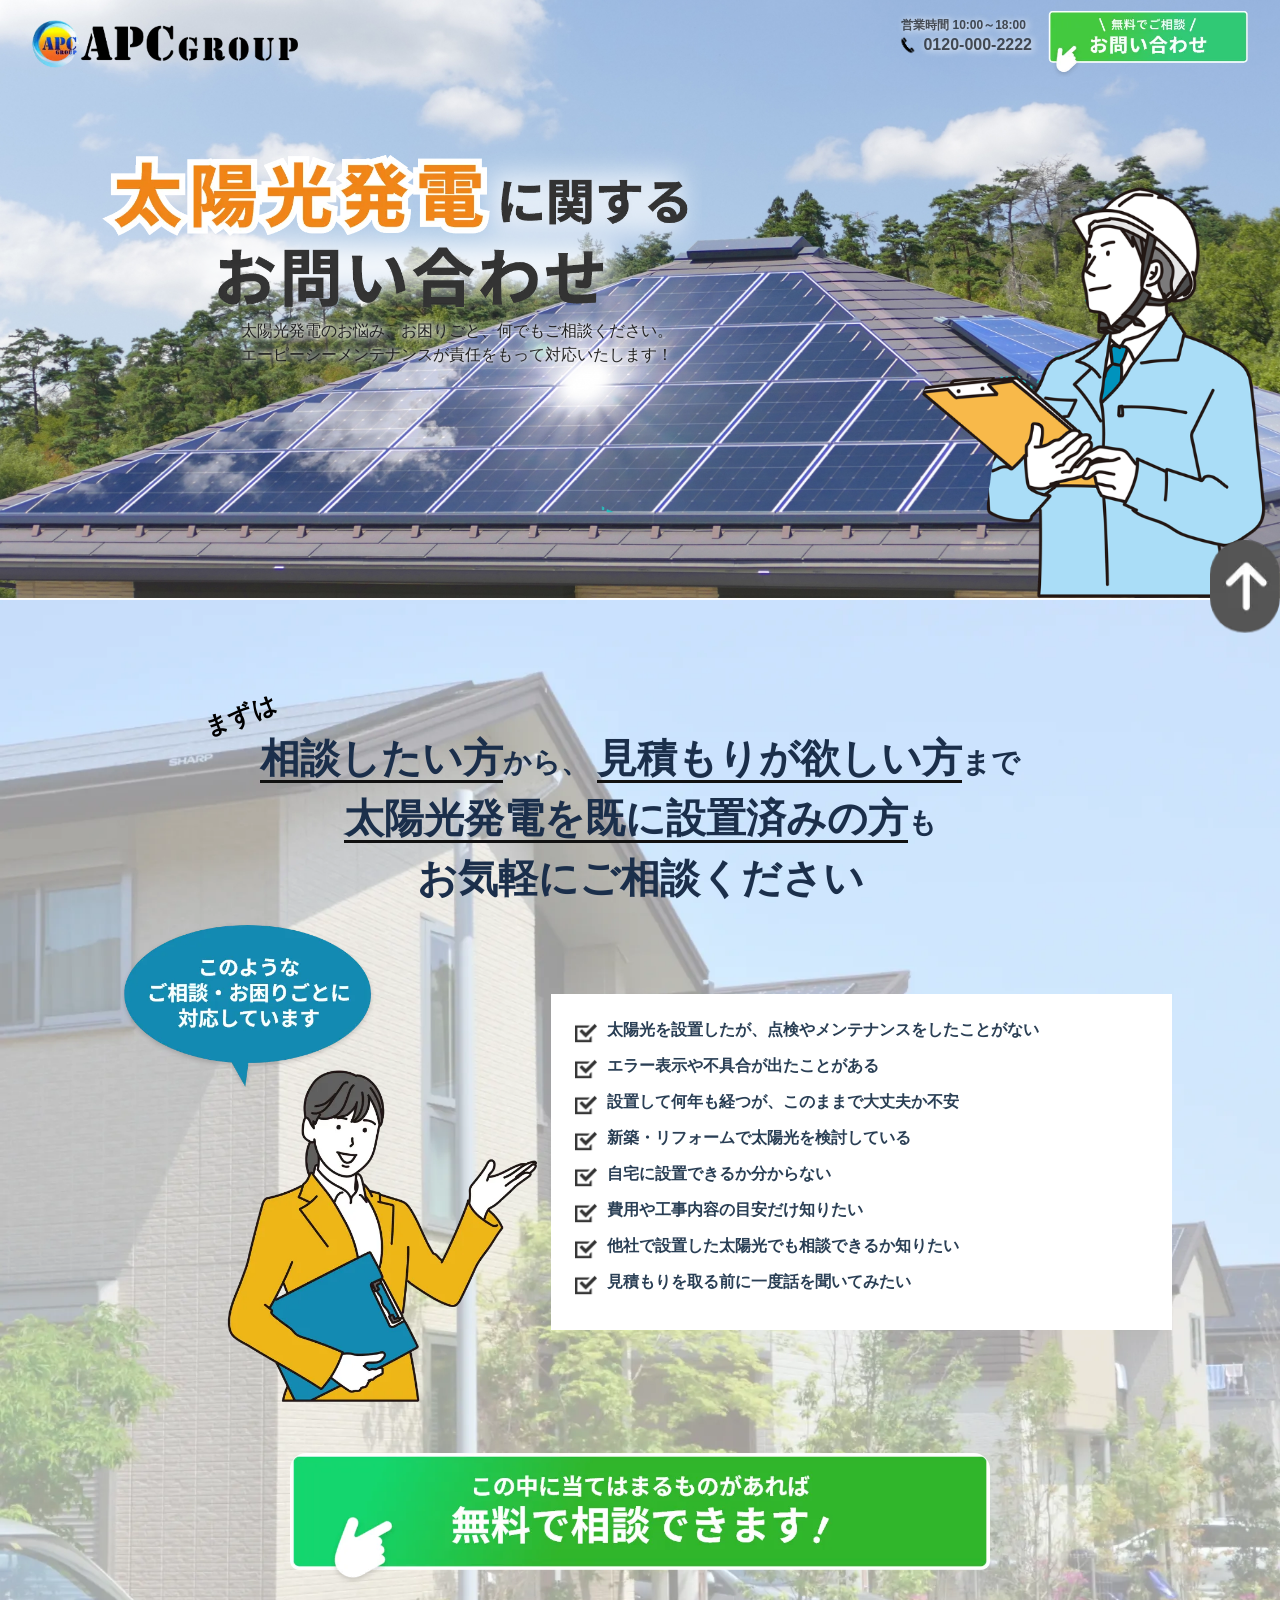
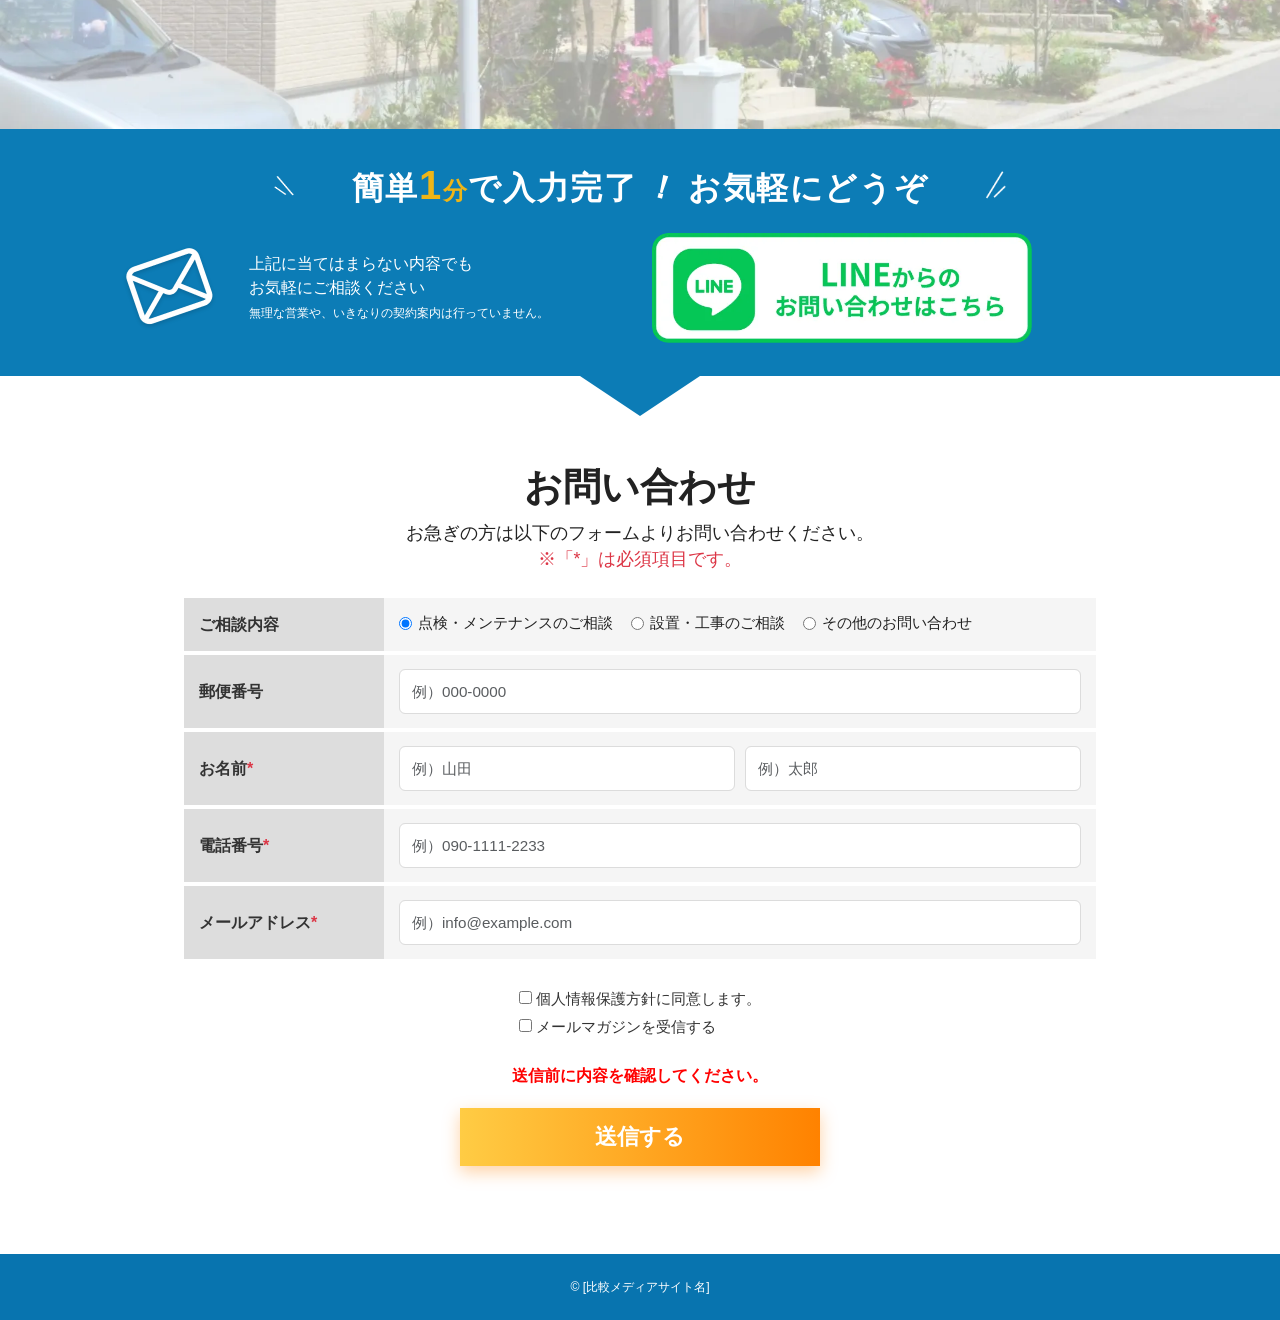
==== prototype/index.html @ a2102f4e "prototype" ====
<!DOCTYPE html>
<html lang="ja">

<head>
  <meta http-equiv="Content-Type" content="text/html; charset=UTF-8">

  <meta name="viewport" content="width=device-width, initial-scale=1">
  <title>太陽光発電</title>
  <meta name="description" content="太陽光発電のお悩み、お困りごと、何でもご相談ください。エーピーシーメンテナンスが責任をもって対応いたします！">

  <link rel="stylesheet" type="text/css" href="./assets/css/bootstrap.min.css">
  <link rel="stylesheet" type="text/css" href="./assets/css/common.css">
  <link rel="stylesheet" type="text/css" href="./assets/css/base.css">
  <link rel="stylesheet" type="text/css" href="./assets/css/style.css">
  <link rel="stylesheet" type="text/css" href="./assets/css/add.css">
  <link rel="icon" href="./assets/img/favicon.ico" sizes="32x32">
  <link rel="icon" href="./assets/img/icon.svg" type="image/svg+xml">
  <link rel="apple-touch-icon" href="./assets/img/apple-touch-icon.png">

</head>

<body>
  <!-- ヘッダここから -->
  <header>
    <!-- <div class="d-flex justify-content-end">
      <span class="m-0 f10px">【PR】</span>
      <h1 class="m-0 me-2 f12px"><span class="site_name">[比較メディアサイト名]</span> | キャッチフレーズ</h1>
    </div> -->
    <div class="position-fixed w-100 header-nav" style="z-index:1000;">
      <nav class="navbar navbar-expand-lg navbar-light py-0">
        <div class="container-fluid" style="--bs-gutter-x: 0;">
          <div class="w-100">
            <div class="text-end">
              <button class="btn-hamburger navbar-toggler border-0 rounded-0 py-2" type="button" data-bs-toggle="collapse" data-bs-target="#navbarNavDropdown" aria-controls="navbarNavDropdown" aria-expanded="false" aria-label="Toggle navigation">
                <span class="btn-hamburger-icon navbar-toggler-icon"></span>
              </button>
            </div>
            <div class="collapse navbar-collapse justify-content-between align-items-center pt-2 pb-2 mx-3 mx-xxl-5 px-2 " id="navbarNavDropdown">
              <a class="nav-link fw-bold fs-6 py-2 text-black d-none d-lg-block text-shadow_white site_name" aria-current="page" href="/">
                <picture>
                  <source type="image/webp" srcset="./assets/img/top-logo.webp">
                  <img src="./assets/img/top-logo.png" loading="lazy" alt="エーピーシーグループ" height="60" width="280" class="img-fluid">
                </picture>
              </a>
              <ul class="navbar-nav align-items-center">
                <li class="nav-item text-center mb-3 mb-lg-0 d-block d-lg-none">
                  <a class="nav-link fw-bold fs-6 py-2 text-black site_name" aria-current="page" href="/">
                    <picture>
                      <source type="image/webp" srcset="./assets/img/top-logo.webp">
                      <img src="./assets/img/top-logo.png" loading="lazy" alt="エーピーシーグループ" height="60" width="280" class="img-fluid">
                    </picture>
                  </a>
                </li>
                <li class="nav-item text-center mb-3 mb-lg-0 pb-3">
                  <a class="nav-link fw-bolder lh-sm py-0 text-shadow_white" href="tel:01200002222">
                    <span class="f12px">営業時間 10:00～18:00</span><br>
                    <picture>
                      <source type="image/webp" srcset="./assets/img/icon-tel.webp">
                      <img src="./assets/img/icon-tel.png" loading="lazy" alt="電話" height="24" width="24" class="img-fluid">
                    </picture>
                    0120-000-2222
                  </a>
                </li>
                <li class="nav-item text-center mb-3 mb-lg-0">
                  <a class="nav-link fw-bolder lh-sm py-0 text-shadow_white" href="" target="_blank">
                    <picture>
                      <source type="image/webp" srcset="./assets/img/top-btn.webp">
                      <img src="./assets/img/top-btn.png" loading="lazy" alt="無料でお問い合わせはこちら" height="66" width="200" class="img-fluid hover-float">
                    </picture>
                  </a>
                </li>
              </ul>
            </div>
          </div>
        </div>
      </nav>
    </div>
  </header>
  <!-- ヘッダここまで -->

  <!-- 戻るボタン -->
  <div class="position-sticky z-99  end-0 top-60">
    <a class="position-absolute end-0" href="/#">
      <picture>
        <source type="image/webp" srcset="./assets/img/t_btn_top.webp">
        <img src="./assets/img/t_btn_top.png" loading="lazy" alt="戻るボタン" height="70" width="70" class="img-fluid">
      </picture>
    </a>
  </div>

  <!-- @フローティングバナー ここから -->
  <!-- フローティングバナー -->
  <!-- <div class="position-fixed end-0 bottom-0 z-999">
    <button id="closeButton" class="banner-close position-absolute fw-bold z-99">×</button>
    <a class="myImage" href="" target="_blank">
      <picture class="d-none d-lg-block">
        <source type="image/webp" srcset="./assets/img/floting_banner.webp">
        <img class="img-fluid banner-icon myImage" src="./assets/img/floting_banner.png" alt="公式HPで詳しく見る" loading="lazy" width="400" height="310">
      </picture>
      <picture class="d-block d-lg-none">
        <source type="image/webp" srcset="./assets/img/floting_banner.webp">
        <img class="img-fluid banner-icon myImage" src="./assets/img/floting_banner.png" alt="公式HPで詳しく見る" loading="lazy" width="400" height="310">
      </picture>
    </a>
  </div> -->
  <!-- @フローティングバナー ここまで -->

  <main class="container-fluid p-0">


    <!-- @コンテンツエリア ここから -->
    <!-- ファーストビュー -->
    <div class="bg-fv position-relative">
      <div class="container">
        <div class="row py-4 py-lg-5">
          <!-- 左側:メインタイトル画像 -->
          <div class="col-12 col-md-8 mt-4 mt-lg-5 justify-content-start mt-50-100">
            <!-- 参考ににしたバナー画像 -->
            <picture class="mb-4">
              <source type="image/webp" srcset="./assets/img/t_fv_title.webp">
              <img src="./assets/img/t_fv_title.png" loading="lazy" alt="埼玉県で太陽光発電 失敗しない 業者選び のコツを 徹底解説" class="img-fluid" width="600" height="400">
            </picture>
            <div class="text-lg-center text-shadow-white mt-3 mt-lg-0">
              <p class="mb-0 text-shadow-white">太陽光発電のお悩み、お困りごと、<br class="d-block d-lg-none">何でもご相談ください。</p>
              <p class="text-shadow-white">エーピーシーメンテナンスが責任をもって<br class="d-block d-lg-none">対応いたします！</p>
            </div>
           
          </div>

        </div>
      </div>

    </div>

    <section id="section01" class="section01 py-5">
      <div class="section01-inner container position-relative">
        <h2 class="section01-heading text-center fs-3 lh-base first-label-wrap">
          <span class="first-label">まずは</span>
          <span class="fs-1 border-bottom-block-3">相談したい方</span>から、<br class="d-block d-lg-none">
          <span class="fs-1 border-bottom-block-3">見積もりが欲しい方</span>まで<br>
          <span class="fs-1 border-bottom-block-3">太陽光発電を既に<br class="d-block d-lg-none">設置済みの方</span>も<br>
          <span class="fs-1">お気軽にご相談ください</span>
        </h2>
        <div class="row align-items-center mb-4 mb-lg-5">
          <div class="col-12 col-lg-5 mb-4 mb-lg-0">
            <picture>
              <source type="image/webp" srcset="./assets/img/section-01-01.webp">
              <img src="./assets/img/section-01-01.png" alt="相談したい方から見積もりが欲しい方まで" class="img-fluid section01-image" loading="lazy">
            </picture>
          </div>
          <div class="col-12 col-lg-7 bg-white py-4 px-2 p-lg-4 opacity-90">
            <ul class="section01-checklist">
              <li>太陽光を設置したが、点検やメンテナンスをしたことがない</li>
              <li>エラー表示や不具合が出たことがある</li>
              <li>設置して何年も経つが、このままで大丈夫か不安</li>
              <li>新築・リフォームで太陽光を検討している</li>
              <li>自宅に設置できるか分からない</li>
              <li>費用や工事内容の目安だけ知りたい</li>
              <li>他社で設置した太陽光でも相談できるか知りたい</li>
              <li>見積もりを取る前に一度話を聞いてみたい</li>
            </ul>
          </div>
        </div>
        <div class="section02-content d-flex justify-content-center">
          <a href="#" target="_blank" class="hover-float">
            <picture>
              <source type="image/webp" srcset="./assets/img/section-02-03.webp">
              <img src="./assets/img/section-02-03.png" alt="無料で相談できます！" class="img-fluid section01-image" loading="lazy" width="700" height="130">
            </picture>
          </a>
        </div>
      </div>
    </section>

    <section id="section03" class="p-2 bg_blue">
      <div class="container p-4">
        <div class="text-center mb-4 section03-title">
          <picture class="title-deco left d-none d-lg-block">
            <source srcset="./assets/img/section-03-01.webp" type="image/webp">
            <img src="./assets/img/section-03-01.png" alt="斜めの装飾" width="20" height="20">
          </picture>
          <h2 class="white fs-2 fw-bold title-main">
            簡単<span class="fs-1 yellow">1</span><span class="fs-4 yellow">分</span>で入力完了
            <span class="title-ex">！</span><br class="d-block d-lg-none">
            お気軽にどうぞ
          </h2>
          <picture class="title-deco right d-none d-lg-block">
            <source srcset="./assets/img/section-03-02.webp" type="image/webp">
            <img src="./assets/img/section-03-02.png" alt="斜めの装飾" class="img-fluid" width="20" height="20">
          </picture>
        </div>
        <div class="row align-items-center">
          <div class="col-12 col-lg-6">
            <div class="row align-items-center">
              <div class="col-3">
                <picture>
                  <source type="image/webp" srcset="./assets/img/section-03-03.webp">
                  <img src="./assets/img/section-03-03.png" alt="メール" class="img-fluid" loading="lazy" width="120" height="120">
                </picture>
              </div>
              <div class="col-9 mb-4 mb-lg-0">
                <p class="fs-6 white mb-3 mb-lg-0">上記に当てはまらない内容でも<br class="d-none d-lg-block">お気軽にご相談ください</p>
                <small class="white f12px">無理な営業や、いきなりの契約案内は<br class="d-block d-lg-none">行っていません。</small>
              </div>
            </div>
          </div>
          <div class="col-12 col-lg-6">
            <a href="#" target="_blank" class="hover-float">
              <picture>
                <source type="image/webp" srcset="./assets/img/section-03-05.webp">
                <img src="./assets/img/ssection-03-05.png" alt="LINEからのお問い合わせはこちら" class="img-fluid section01-image" loading="lazy" width="380" height="100">
              </picture>
            </a>
          </div>
        </div>
      </div>
    </section>

    <section id="section04" class="section04 py-5">
      <div class="container section04-wrapper">
        <div class="section04-header text-center mb-4">
          <h2 class="section04-title">お問い合わせ</h2>
          <p class="section04-subtitle">お急ぎの方は以下のフォームより<br class="d-block d-lg-none">お問い合わせください。<br><span class="text-danger">※「*」は必須項目です。</span></p>
        </div>

        <form class="section04-form form-responsive" action="#" method="post">
          <div class="section04-row">
            <div class="section04-label">ご相談内容</div>
            <div class="section04-input section04-radio-group">
              <label><input type="radio" name="purpose" value="inspection" checked> 点検・メンテナンスのご相談</label>
              <label><input type="radio" name="purpose" value="installation"> 設置・工事のご相談</label>
              <label><input type="radio" name="purpose" value="other"> その他のお問い合わせ</label>
            </div>
          </div>

          <div class="section04-row">
            <div class="section04-label">郵便番号</div>
            <div class="section04-input">
              <input type="text" name="zipcode" class="form-control" placeholder="例）000-0000" maxlength="8">
            </div>
          </div>

          <div class="section04-row">
            <div class="section04-label">お名前 <span class="text-danger">*</span></div>
            <div class="section04-input section04-flex">
              <input type="text" name="lastname" class="form-control" placeholder="例）山田" required>
              <input type="text" name="firstname" class="form-control" placeholder="例）太郎" required>
            </div>
          </div>

          <div class="section04-row">
            <div class="section04-label">電話番号 <span class="text-danger">*</span></div>
            <div class="section04-input">
              <input type="tel" name="phone" class="form-control" placeholder="例）090-1111-2233" required>
            </div>
          </div>

          <div class="section04-row">
            <div class="section04-label">メールアドレス <span class="text-danger">*</span></div>
            <div class="section04-input">
              <input type="email" name="email" class="form-control" placeholder="例）info@example.com" required>
            </div>
          </div>

          <div class="section04-checkboxes mt-4 mb-4">
            <label><input type="checkbox" name="agree" required> 個人情報保護方針に同意します。</label>
            <label><input type="checkbox" name="newsletter"> メールマガジンを受信する</label>
          </div>

          <p class="section04-alert">送信前に内容を確認してください。</p>

          <div class="text-center">
            <button type="submit" class="btn section04-submit">送信する</button>
          </div>
        </form>
      </div>
    </section>

    <!-- @コンテンツエリア ここまで -->

  </main>
  <!-- コンテンツここまで -->

  <!-- フッタここから -->
  <footer class="p-0 bg-blue" id="footer">
    <div class="container py-4 text-center">
      <p class="text-white small mb-0">© <span class="site_name">[比較メディアサイト名]</span></p>
    </div>
  </footer>
  <!-- フッタここまで -->

  <script src="./assets/js/jquery.min.js"></script>
  <script>
    // 内部リンククリック時にハンバーガーメニューを閉じる
    $(function() {
      $('a[href^="#"]').on('click', function() {
        // スクロール処理
        var adjust = -80;
        var speed = 200;
        var href = $(this).attr("href");
        var target = $(href == "#" || href == "" ? 'html' : href);
        var position = target.offset().top + adjust;
        $('body,html').animate({
          scrollTop: position
        }, speed, 'swing');

        // ハンバーガーメニューが開いている場合は閉じる
        if ($('.navbar-collapse').hasClass('show')) {
          $('.navbar-toggler').trigger('click');
        }
        return false; // ページ遷移を防ぐ
      });
    });
    // ヘッダー背景変更
    $(function() {
      $(window).on('scroll', function() {
        if ($('.header-nav').height() < $(this).scrollTop()) {
          $('.header-nav').addClass('change-color');
        } else {
          $('.header-nav').removeClass('change-color');
        }
      });
    });
    // ハンバーガーメニュークリック時にメニューを閉じる
    const ham = $('.btn-hamburger');
    const nav = $('#navbarNavDropdown');
    ham.on('click', function() { //ハンバーガーメニューをクリックしたら
      ham.toggleClass('active'); // ハンバーガーメニューにactiveクラスを付け外し
      nav.toggleClass('active'); // ナビゲーションメニューにactiveクラスを付け外し
      $('.header-nav').toggleClass('bg-white-on'); // 変更: 背景色専用クラスを付与
    });
    $('.nav-item').not('.dropdown').on('click', function(event) {
      ham.trigger('click');
    });

    // ドロップダウンメニュー以外をクリックしたらメニューが閉じる
    $(document).ready(function() {
      $(document).click(function(event) {
        var clickover = $(event.target);
        var _opened = $(".navbar-collapse").hasClass("show");
        if (_opened === true && !clickover.closest(".navbar").length) {
          $(".navbar-toggler").click();
        }
      });
    });

    //   フローティングバナー
    $(function() {
      $(document).ready(function() {
        $('.banner-close').click(function() {
          $(this).parent().hide();
        });
      });
    });

    window.onload = init();

    function init() {
      const accordion_items = document.querySelectorAll(".accordion_title");
      for (var i = 0; i < accordion_items.length; i++) {
        accordion_items[i].addEventListener("click", function() {
          this.nextElementSibling.classList.toggle("show");
          this.classList.toggle("active");
          if (this.classList.contains("active")) {
            this.nextElementSibling.style.height =
              // 40は余白分
              this.nextElementSibling.children[0].clientHeight + 40 + "px";
          } else {
            this.nextElementSibling.style.height = 0;
          }
        });
      }
    }
  </script>

  <script async src="./assets/js/bootstrap.bundle.min.js"></script>
  <script src="./setting.js"></script>

</body>

</html>
---- prototype/assets/css/common.css ----
@charset "UTF-8";
/*------------------------------------- */
/* フォント
/*------------------------------------- */


/*------------------------------------- */
/* 色
/*------------------------------------- */
.white {
  color: #FFF !important;
}
.black{
  color: #222222 !important;
}
.red {
  color: #DE4341 !important;
}
.yellow {
  color: #F8B600 !important;
}
.red {
  color: #DE4341 !important;
}
.green {
  color: #0AB48D !important;
}
.dark_green {
  color: #009FBB !important;
}
.light_green {
  color: #E0F4F3 !important;
}
.blue {
  color: #144A7A !important;
}
.light_gray {
  color: #F5F5F5 !important;
}
.beige {
  color: #F3EBCF !important;
}
.light_beige {
  color: #FBF8EF !important;
}
.brown {
  color: #C1A342 !important;
}
.orange {
  color: #FC633D !important;
}

/* .yellow {
  color: #FFFF02 !important;
} */


/*------------------------------------- */
/* 背景色 */
/*------------------------------------- */
.bg_black {
  background-color: #222222 !important;
}
.bg_white {
  background-color: #FFFFFF !important;
}
.bg_green {
  background-color: #0AB48D !important;
}
.bg_dark_green {
  background-color: #009FBB !important;
}
.bg-yellow {
  background-color: #F8B600 !important;
}
.bg_light_yellow {
  background-color: #FEF4D9 !important;
}
.bg_light_green {
  background-color: #E0F4F3 !important;
}
.bg_red {
  background-color: #DE4341 !important;
}
/* .bg_light_red {
  background-color: #C42222 !important;
} */
.bg_orange {
  background-color: #FC633D !important;
}
/* .bg_dark-orange {
  background-color: #E58853 !important;
} */
/* .bg_yellow{
  background-color: #FFFF02 !important;
} */
/* .bg_light_yellow{
  background-color: #DFD8CA !important;
} */
.bg_blue{
  background-color: #144A7A !important;
}
/* .bg_light_blue {
  background-color: #013C5A !important;
} */

.bg_gray {
  background-color: #999999 !important;
}
.bg_light-gray {
  background-color: #F5F5F5 !important;
}
/* .bg_dark-gray {
  background-color: #666666 !important;
} */
.bg_beige {
  background-color: #F3EBCF !important;
}
.bg_light_beige {
  background-color: #FBF8EF !important;
}
.brown {
  background-color: #C1A342 !important;
}
/* .bg_gradation-red {
  background-image: linear-gradient(180deg, #BA0008, #F90236) !important;
} */


/* ----------------------------------------
  文字装飾
---------------------------------------- */
.strong {
  font-weight: bold;
}
.normal {
  font-weight: normal;
}
.italic {
  font-style: italic;
}
.triangle:after {
  content: "?";
  color: #1c1c1c;
  margin-left: 10px;
  font-size: 12px;
}
.indent {
  text-indent: 1em;
}
.inline01 {
  display: inline-block;
}
.inline02 {
  display: block;
}
.inline03 {
  display: inline;
}
.justify {
  text-align: justify;
  text-justify: inter-ideograph;
}
.underline {
  text-decoration: underline;
}
.w-break {
  word-wrap: break-word;
  width: 100%;
  padding: 5px;
}
.text-tate {
  writing-mode: vertical-rl;
  text-orientation: sideways;
}
.text-tate02 {
  writing-mode: vertical-rl;
  text-orientation: upright;
}
/* ----------------------------------------
  文字サイズ
---------------------------------------- */
.f50 {
  font-size: 50%;
}
.f80 {
  font-size: 80%;
}
.f90 {
  font-size: 90%;
}
.f110 {
  font-size: 110%;
}
.f120 {
  font-size: 120%;
}
.f130 {
  font-size: 130%;
}
.f9px {
  font-size: 9px;
}
.f10px {
  font-size: 10px;
}
.f11px {
  font-size: 11px;
}
.f12px {
  font-size: 12px;
}
.f13px {
  font-size: 13px;
}
.f14px {
  font-size: 14px;
}
.f15px {
  font-size: 15px;
}
.f16px {
  font-size: 16px;
}
.f17px {
  font-size: 17px;
}
.f18px {
  font-size: 18px;
}
.f19px {
  font-size: 19px;
}
.f20px {
  font-size: 20px;
}
.f25px {
  font-size: 25px;
}
.f30px {
  font-size: 30px;
}
.f40px {
  font-size: 40px;
}
.f45px {
  font-size: 45px;
}
.f50px {
  font-size: 50px;
}
.f80px {
  font-size: 80px;
}
.f18px-12px {
  font-size: 18px;
}
@media screen and (max-width: 991.5px) {
  .f18px-12px {
    font-size: 12px;
  }
}
.f12px-10px {
  font-size: 12px;
}
@media screen and (max-width: 1420px) {
  .f12px-10px {
    font-size: 10px;
  }
}
.f150p-120p {
  font-size: 150%
}
@media screen and (max-width: 570px) {
  .f150p-120p {
    font-size: 120%
  }
}
/* ----------------------------------------
  行間
---------------------------------------- */
.lh0 {
  line-height: 0%;
}
.lh100 {
  line-height: 100%;
}
.lh110 {
  line-height: 110%;
}
.lh120 {
  line-height: 120%;
}
.lh130 {
  line-height: 130%;
}
.lh140 {
  line-height: 140%;
}
.lh150 {
  line-height: 150%;
}
.lh160 {
  line-height: 160%;
}
.lh170 {
  line-height: 170%;
}
.lh180 {
  line-height: 180%;
}
.lh190 {
  line-height: 190%;
}
.lh200 {
  line-height: 200%;
}
.ls1 {
  letter-spacing: 1px;
}
.ls2 {
  letter-spacing: 2px;
}
.ls3 {
  letter-spacing: 3px;
}
.ls15 {
  letter-spacing: 15px;
}
/*------------------------------------- */
/* 位置合わせ */
/*------------------------------------- */
.fl_r {
  float: right;
  display: block;
}
.fl_l {
  float: left;
  display: block;
}
.clear {
  clear: both;
}
.ta_r {
  text-align: right !important;
}
.ta_l {
  text-align: left !important;
}
.ta_c {
  text-align: center !important;
}
.al_m {
  vertical-align: middle;
}
.al_c {
  margin: 0 auto;
}
@media screen and (max-width: 570px) {
  .spclear {
    clear: both;
  }
}
/*------------------------------------- */
/* margin */
/*------------------------------------- */
/*all*/
.m00 {
  margin: 0;
}
.m03 {
  margin: 3px;
}
.m05 {
  margin: 5px;
}
.m10 {
  margin: 10px;
}
.m15 {
  margin: 15px;
}
.m20 {
  margin: 20px;
}
.m25 {
  margin: 25px;
}
.m30 {
  margin: 30px;
}
.m35 {
  margin: 35px;
}
.m40 {
  margin: 40px;
}
/*top*/
.mt-100 {
  margin-top: -100px;
}
.mt-10 {
  margin-top: -10px;
}
.mt-15 {
  margin-top: -15px;
}
.mt00 {
  margin-top: 0;
}
.mt03 {
  margin-top: 3px;
}
.mt05 {
  margin-top: 5px;
}
.mt10 {
  margin-top: 10px;
}
.mt15 {
  margin-top: 15px;
}
.mt20 {
  margin-top: 20px;
}
.mt25 {
  margin-top: 25px;
}
.mt30 {
  margin-top: 30px;
}
.mt35 {
  margin-top: 35px;
}
.mt40 {
  margin-top: 40px;
}
.mt50 {
  margin-top: 50px;
}
.mt60 {
  margin-top: 60px;
}
.mt70 {
  margin-top: 70px;
}
.mt80 {
  margin-top: 80px;
}
.mt100 {
  margin-top: 100px;
}
.mt150 {
  margin-top: 150px;
}
.mt200 {
  margin-top: 200px;
}
/*bottom*/
.mb-30 {
  margin-bottom: -20px;
}
.mb00 {
  margin-bottom: 0;
}
.mb03 {
  margin-bottom: 3px;
}
.mb05 {
  margin-bottom: 5px;
}
.mb10 {
  margin-bottom: 10px;
}
.mb15 {
  margin-bottom: 15px;
}
.mb20 {
  margin-bottom: 20px;
}
.mb25 {
  margin-bottom: 25px;
}
.mb30 {
  margin-bottom: 30px;
}
.mb35 {
  margin-bottom: 35px;
}
.mb40 {
  margin-bottom: 40px;
}
.mb50 {
  margin-bottom: 50px;
}
.mb60 {
  margin-bottom: 60px;
}
.mb100 {
  margin-bottom: 100px;
}
/*left*/
.ml-20 {
  margin-left: -20px;
}
.ml00 {
  margin-left: 0;
}
.ml03 {
  margin-left: 3px;
}
.ml05 {
  margin-left: 5px;
}
.ml10 {
  margin-left: 10px;
}
.ml15 {
  margin-left: 15px;
}
.ml20 {
  margin-left: 20px;
}
.ml25 {
  margin-left: 25px;
}
.ml30 {
  margin-left: 30px;
}
.ml35 {
  margin-left: 35px;
}
.ml40 {
  margin-left: 40px;
}
.ml50 {
  margin-left: 50px;
}
.ml60 {
  margin-left: 60px;
}
.ml105 {
  margin-left: 105px;
}
.ml106 {
  margin-left: 106px;
}
.ml140 {
  margin-left: 140px;
}
.ml200 {
  margin-left: 200px;
}
.ml250 {
  margin-left: 250px;
}
.ml275 {
  margin-left: 275px;
}
/*right*/
.mr00 {
  margin-right: 0;
}
.mr03 {
  margin-right: 3px;
}
.mr05 {
  margin-right: 5px;
}
.mr10 {
  margin-right: 10px;
}
.mr15 {
  margin-right: 15px;
}
.mr20 {
  margin-right: 20px;
}
.mr25 {
  margin-right: 25px;
}
.mr30 {
  margin-right: 30px;
}
.mr35 {
  margin-right: 35px;
}
.mr40 {
  margin-right: 40px;
}
.mr50 {
  margin-right: 50px;
}
.mr60 {
  margin-right: 60px;
}
.mb100-50 {
  margin-bottom: 100px;
}
@media screen and (max-width: 991.5px) {
.mb100-50 {
  margin-bottom: 50px;
}
}
.mb15-5 {
  margin-bottom: 15px;
}
@media screen and (max-width: 1000px) {
.mb15-5 {
  margin-bottom: 5px;
}
}
.mb20-00 {
  margin-bottom: 20px;
}
@media screen and (max-width: 767px) {
  .mb20-00 {
    margin-bottom: 0px;
  }
}
.mb30-10 {
  margin-bottom: 30px !important;
}
@media screen and (max-width: 767px) {
  .mb30-10 {
    margin-bottom: 10px !important;
  }
}
.mb40-20 {
  margin-bottom: 40px!important;
}
@media screen and (max-width: 767px) {
  .mb40-20 {
    margin-bottom: 20px!important;
  }
}
.mb50-20 {
  margin-bottom: 50px!important;
}
@media screen and (max-width: 767px) {
  .mb50-20 {
    margin-bottom: 20px!important;
  }
}
.mb80-20 {
  margin-bottom: 80px;
}
@media screen and (max-width: 767px) {
.mb80-20 {
  margin-bottom: 20px;
}
}
.mb80-40 {
  margin-bottom: 80px!important;
}
.mb90-50 {
  margin-bottom: 90px!important;
}
@media screen and (max-width: 991.5px) {
.mb80-40 {
  margin-bottom: 40px!important;
}
.mb90-50 {
  margin-bottom: 50px!important;
}
}
.mt50-20 {
  margin-top: 50px!important;
}
@media screen and (max-width: 1200px) {
  .mt50-20 {
    margin-top: 20px!important;
  }
}
.mt100-50 {
  margin-top: 100px!important;
}
@media screen and (max-width: 1200px) {
  .mt100-50 {
    margin-top: 50px!important;
  }
}
.mt100-30 {
  margin-top: 100px;
}
@media screen and (max-width: 1200px) {
  .mt100-30 {
    margin-top: 30px;
  }
}
.mt80-30 {
  margin-top: 80px;
}
@media screen and (max-width: 1200px) {
  .mt80-30 {
    margin-top: 30px;
  }
}
.mr10-3 {
  margin-right: 10px;
}
@media screen and (max-width: 500px) {
  .mr10-3 {
    margin-right: 3px;
  }
}
.ml20-5 {
  margin-left: 20px;
}
@media screen and (max-width: 500px) {
  .ml20-5 {
    margin-left: 5px;
  }
}
.mt40-10 {
  margin-top: 40px;
}
@media screen and (max-width: 1000px) {
.mt40-10 {
  margin-top: 10px;
}
}
.mr20-00 {
  margin-right: 20px;
}
@media screen and (max-width: 768px) {
.mr20-00 {
  margin-right: 0px;
}
}
.mr30-00 {
  margin-right: 30px;
}
@media screen and (max-width: 768px) {
.mr30-00 {
  margin-right: 10px;
}
}

/*------------------------------------- */
/* padding */
/*------------------------------------- */
/*all*/
.p00 {
  padding: 0;
}
.p03 {
  padding: 3px;
}
.p05 {
  padding: 5px;
}
.p10 {
  padding: 10px;
}
.p15 {
  padding: 15px;
}
.p20 {
  padding: 20px;
}
.p25 {
  padding: 25px;
}
.p30 {
  padding: 30px;
}
.p35 {
  padding: 35px;
}
.p40 {
  padding: 40px;
}
/*top*/
.pt00 {
  padding-top: 0;
}
.pt03 {
  padding-top: 3px;
}
.pt05 {
  padding-top: 5px;
}
.pt10 {
  padding-top: 10px;
}
.pt15 {
  padding-top: 15px;
}
.pt20 {
  padding-top: 20px;
}
.pt25 {
  padding-top: 25px;
}
.pt30 {
  padding-top: 30px;
}
.pt35 {
  padding-top: 35px;
}
.pt40 {
  padding-top: 40px;
}
.pt50 {
  padding-top: 50px;
}
.pt70 {
  padding-top: 70px;
}
.pt100 {
  padding-top: 230px;
}
/*bottom*/
.pb00 {
  padding-bottom: 0;
}
.pb03 {
  padding-bottom: 3px;
}
.pb05 {
  padding-bottom: 5px;
}
.pb10 {
  padding-bottom: 10px;
}
.pb15 {
  padding-bottom: 15px;
}
.pb20 {
  padding-bottom: 20px;
}
.pb25 {
  padding-bottom: 25px;
}
.pb30 {
  padding-bottom: 30px;
}
.pb35 {
  padding-bottom: 35px;
}
.pb40 {
  padding-bottom: 40px;
}
.pb50 {
  padding-bottom: 50px;
}
.pb70 {
  padding-bottom: 70px;
}
/*left*/
.pl00 {
  padding-left: 0;
}
.pl03 {
  padding-left: 3px;
}
.pl05 {
  padding-left: 5px;
}
.pl10 {
  padding-left: 10px;
}
.pl15 {
  padding-left: 15px;
}
.pl20 {
  padding-left: 20px;
}
.pl25 {
  padding-left: 25px;
}
.pl30 {
  padding-left: 30px;
}
.pl35 {
  padding-left: 35px;
}
.pl40 {
  padding-left: 40px;
}
.pl60-70 {
  padding-left: 60px !important;
}
@media screen and (min-width: 992px) {
.pl60-70 {
  padding-left: 70px !important;
}
}

/*right*/
.pr00 {
  padding-right: 0;
}
.pr03 {
  padding-right: 3px;
}
.pr05 {
  padding-right: 5px;
}
.pr10 {
  padding-right: 10px;
}
.pr15 {
  padding-right: 15px;
}
.pr20 {
  padding-right: 20px;
}
.pr25 {
  padding-right: 25px;
}
.pr30 {
  padding-right: 30px;
}
.pr35 {
  padding-right: 35px;
}
.pr40 {
  padding-right: 40px;
}
/*------------------------------------- */
/* 角丸 */
/*------------------------------------- */
/*all*/
.br5 {
  border-radius: 5px;
  -webkit-border-radius: 5px;
  -moz-border-radius: 5px;
}
.br10 {
  border-radius: 10px;
  -webkit-border-radius: 10px;
  -moz-border-radius: 10px;
}
.br20 {
  border-radius: 20px;
  -webkit-border-radius: 20px;
  -moz-border-radius: 20px;
}
.br30 {
  border-radius: 30px;
  -webkit-border-radius: 30px;
  -moz-border-radius: 30px;
}
.br50 {
  border-radius: 50px;
  -webkit-border-radius: 50px;
  -moz-border-radius: 50px;
}
.br100 {
  border-radius: 100px;
  -webkit-border-radius: 100px;
  -moz-border-radius: 100px;
}
.br-tl10 {
  -webkit-border-top-left-radius: 10px;
  -moz-border-radius-topleft: 10px;
}
.br-tr10 {
  -webkit-border-top-right-radius: 10px;
  -moz-border-radius-topright: 10px;
}
.br-bl10 {
  -webkit-border-bottom-left-radius: 10px;
  -moz-border-radius-bottomleft: 10px;
}
.br-br10 {
  -webkit-border-bottom-right-radius: 10px;
  -moz-border-radius-bottomright: 10px;
}


/*------------------------------------- */
/* border */
/*------------------------------------- */
.border-none {
  border: none;
}

/*------------------------------------- */
/* 高さ */
/*------------------------------------- */
.hei_auto {
  height: auto;
}
.height100 {
  height: 100%;
}
.height120p {
  height: 120px;
}
.height230p {
  height: 230px;
}
/*------------------------------------- */
/* 幅 */
/*------------------------------------- */
.w10per {
  width: 10%;
}
.w14per {
  width: 14%;
}
.w15per {
  width: 15%;
}
.w20per {
  width: 20%;
}
.w24per {
  width: 24%;
}
.w30per {
  width: 30%;
}
.w40per {
  width: 30%;
}
.w50per {
  width: 50%;
}
.w60per {
  width: 50%;
}
.w70per {
  width: 70%;
}
.w80per {
  width: 80%;
}
.w90per {
  width: 90%;
}
.w100per {
  width: 100%;
}
.w100 {
  width: 100px;
}
.w80 {
  width: 80px;
}
.w20per-100per {
  width: 20%;
}
@media screen and (max-width: 640px) {
  .w20per-100per {
    width: 100%;
  }
}
.w60per-100per {
  width: 60%;
}
@media screen and (max-width: 991.5px) {
  .w60per-100per {
    width: 100%;
  }
}
.w80per-100per {
  width: 80%;
}
@media screen and (max-width: 991.5px) {
  .w80per-100per {
    width: 100%;
  }
}
.w70per-90per {
  width: 70%;
}
@media screen and (max-width: 991.5px) {
  .w70per-90per {
    width: 90%;
  }
}
.w90per-100per {
  width: 90%;
}
@media screen and (max-width: 992px) {
  .w90per-100per {
    width: 100%;
  }
}


/*------------------------------------- */
/* ライン */
/*------------------------------------- */
.hr01 {
  border-top: solid 8px #186bb3;
  margin: 0;
  opacity: 1;
}

.hr02 {
  border-top: solid 2px #111;
  width: 100%;
}
---- prototype/assets/css/base.css ----
body {
  -webkit-font-smoothing: antialiased;
  -webkit-overflow-scrolling: touch;
  background: #fff;
  font-family: "Noto Sans JP", "Hiragino Kaku Gothic ProN", "Hiragino Sans", Meiryo, sans-serif !important;
  font-weight: 500 !important;
  color: #222 !important;
  font-size: 15px;
}

.bg-fv {
  background-size: cover;
  background-position: bottom left;
  background-repeat: no-repeat;
  height: 350px;
  z-index: 0;
  background-image: url(../../assets/img/t-fv.png);
}

@supports (background-image: url(../../assets/img/t-fv.webp)) {
  .bg-fv {
    background-image: url(../../assets/img/t-fv.webp);
  }
}

@media screen and (min-width: 768px) {
  .bg-fv {
    background-size: cover;
    background-position: bottom left;
    background-repeat: no-repeat;
    height: 600px;
    z-index: 0;
    background-image: url(../../assets/img/t-fv.png);
  }

  @supports (background-image: url(../../assets/img/t-fv.webp)) {
    .bg-fv {
      background-image: url(../../assets/img/t-fv.webp);
    }
  }
}

@media screen and (min-width: 992px) {
  .bg-fv {
    background-size: cover;
    background-position: bottom center;
    background-repeat: no-repeat;
    height: 600px;
    z-index: 0;
    background-image: url(../../assets/img/t-fv.png);
  }

  @supports (background-image: url(../../assets/img/t-fv.webp)) {
    .bg-fv {
      background-image: url(../../assets/img/t-fv.webp);
    }
  }
}

.bg-sub {
  background-size: cover;
  background-repeat: no-repeat;
  background-position: 50% 50%;
  height: 224px;
  z-index: 0;
  background-image: url("../../assets/img/bg-sub.png");
}

@supports (background-image: url(../../assets/img/bg-sub.webp)) {
  .bg-sub {
    background-image: url(../../assets/img/bg-sub.webp);
  }
}

table {
  width: 100% !important;
}

th {
  background-color: #f5f5f5 !important;
}

th,
td {
  padding: 8px 12px !important;
  border: 1px solid darkgray !important;
}

.header-nav {
  width: 100%;
  top: 15px;
  left: 0;
  right: 0;
  z-index: 1000;
}

.header-nav .sp-logo {
  display: inline-block !important;
}

.header-nav.change-color {
  top: 0px;
  background-color: rgb(206, 206, 206);
}

.header-nav.change-color .text-shadow {
  text-shadow: inherit;
}

.navbar-collapse.show {
  background-color: #fff;
  padding: 10px 20px 30px;
  position: relative;
  text-align: center;
}

.btn-hamburger {
  z-index: 1100;
  background-color: #E0644E;
}

.btn-hamburger:focus {
  box-shadow: inherit;
}

.btn-hamburger .btn-hamburger-icon {
  background-image: url("data:image/svg+xml;charset=utf8,%3Csvg viewBox='0 0 32 32' xmlns='http://www.w3.org/2000/svg'%3E%3Cpath stroke='rgba(255,255,255,1)' stroke-width='2' stroke-linecap='round' stroke-miterlimit='10' d='M4 8h24M4 16h24M4 24h24'/%3E%3C/svg%3E");
}

.header-nav.bg-white-on {
  background-color: #fff !important;
}

.title-border-gray::after {
  content: "";
  position: absolute;
  top: 50%;
  left: 0;
  transform: translateY(-50%);
  width: 100%;
  height: 1px;
  border-bottom: 1px dashed #222;
}

.title-house-icon::after {
  content: "";
  position: absolute;
  top: 50%;
  left: 0;
  transform: translateY(-50%);
  width: 43px;
  height: 43px;
  background-position: 50% 50%;
  background-repeat: no-repeat;
  background-size: contain;
  background-image: url(../../assets/img/icon-house.svg);
}

.title-maker {
  background: linear-gradient(transparent 60%, #F2D44D 60%);
}

.articles-title {
  width: 45%;
}

@media screen and (min-width: 768px) {
  .articles-title {
    width: revert-layer;
  }
}

.title-point {
  margin: 0 auto;
  text-indent: 100%;
  white-space: nowrap;
  overflow: hidden;
  width: 100%;
  background-repeat: no-repeat;
  background-size: contain;
  background-position: center;
}

.title-introduction {
  background-image: url(../../assets/img/title-introduction_sp.svg);
  height: 300px;
}

.title-points {
  background-image: url(../../assets/img/title-points_sp.svg);
  height: 250px;
}

.title-3selections {
  background-image: url(../../assets/img/title-3selections_sp.svg);
  height: 310px;
}

.title-recommend {
  background-image: url(../../assets/img/title-recommend_sp.svg);
  min-height: 200px;
}

.title-faq {
  background-image: url(../../assets/img/title-faq.svg);
  min-height: 100px;
}

.title-list {
  background-image: url(../../assets/img/title-list.svg);
  min-height: 75px;
}

.title-news {
  background-image: url(../../assets/img/title-news.svg);
  min-height: 50px;
}

.title-contents {
  background-image: url(../../assets/img/title-contents.svg);
  min-height: 60px;
}

.pagination {
  gap: 0 8px !important;
}

.page-item .page-link {
  font-size: 18px !important;
  box-sizing: border-box !important;
  display: flex !important;
  justify-content: center !important;
  align-items: center !important;
  width: 2em !important;
  height: 2em !important;
  border: 1px solid #82C76B !important;
}

.page-item .page-link:not(:hover) {
  text-decoration: none !important;
  color: #82C76B !important;
}

.page-item .page-link:hover {
  background: none !important;
  color: #000 !important;
  border-color: #000 !important;
}

.page-item .page-link span {
  color: #82C76B !important;
}

.page-item.active {
  pointer-events: none !important;
}

.page-item.active .page-link:not(:hover) {
  background-color: #82C76B !important;
  color: #fff !important;
}

.page-item:first-of-type .page-link,
.page-item:last-of-type .page-link {
  border: none !important;
}

.table-spacing {
  border-spacing: 3px !important;
  border-collapse: separate !important;
}

.table-th {
  display: table-cell;
  align-content: center;
}

@media screen and (min-width: 992px) {
  .container {
    max-width: 1100px;
  }

  body {
    font-size: 16px;
  }
}

#footer {
  background-color: #222;
  color: #fff;
  font-size: 14px;
  padding: 40px 0;
}
---- prototype/assets/css/style.css ----
@charset "UTF-8";

.bg-fv {
  background-size: cover;
  background-position: bottom left;
  background-repeat: no-repeat;
  height: 350px;
  z-index: 0;
  background-image: url(../../assets/img/t-fv.png);
}

@supports (background-image: url(../../assets/img/t-fv.webp)) {
  .bg-fv {
    background-image: url(../../assets/img/t-fv.webp);
  }
}

@media screen and (min-width: 768px) {
  .bg-fv {
    background-size: cover;
    background-position: top left;
    background-repeat: no-repeat;
    height: 600px;
    z-index: 0;
    background-image: url(../../assets/img/t-fv.png);
  }

  @supports (background-image: url(../../assets/img/t-fv.webp)) {
    .bg-fv {
      background-image: url(../../assets/img/t-fv.webp);
    }
  }
}

@media screen and (min-width: 992px) {
  .bg-fv {
    background-size: cover;
    background-position: top center;
    background-repeat: no-repeat;
    height: 600px;
    z-index: 0;
    background-image: url(../../assets/img/t-fv.png);
  }

  @supports (background-image: url(../../assets/img/t-fv.webp)) {
    .bg-fv {
      background-image: url(../../assets/img/t-fv.webp);
    }
  }
}

.bg-sub {
  background-size: cover;
  background-repeat: no-repeat;
  background-position: 50% 50%;
  height: 224px;
  z-index: 0;
  background-image: url("../../assets/img/bg-sub.png");
}

@supports (background-image: url(../../assets/img/bg-sub.webp)) {
  .bg-sub {
    background-image: url(../../assets/img/bg-sub.webp);
  }
}

.text-shadow_white {
  text-shadow: 2px 1px 7px #fff;
}

.triangle-bottom-white::before {
  content: "";
  width: 10px;
  height: 10px;
  border: 0;
  border-bottom: solid 2px #fff;
  border-right: solid 2px #fff;
  transform: rotate(45deg);
  position: absolute;
  left: 50%;
  bottom: 0;
  margin: auto;
}

.border-blue {
  border: solid 3px #144A7A;
}

.border_green {
  border: solid 1px #3AB7AD !important;
}

.border-line {
  border-bottom: dotted 2px #144A7A;
  margin-left: 1rem;
}

.border-bottom-white-1px {
  border-bottom: solid 1px #ffffff;
}

.border-orange-3px {
  border: 3px solid #FC633D;
}

.border-bottom-orange-solid {
  border-bottom: solid 4px #FC633D;
}

.border-gray-1px {
  border: solid 1px #777777;
}

.border-bottom-brown-dotted {
  border-bottom: dotted 2px #C9724A;
}

.border-bottom-orange-dotted {
  border-bottom: dotted 2px #F39700;
}

.border-bottom-brown {
  border-bottom: solid 1px #C9724A;
}

.border-left-black {
  border-left: 5px solid #222222 !important;
}

.width-35px {
  width: 35px;
}

@media screen and (max-width: 991px) {
  .width-50px-sm {
    width: 50px;
  }

  .height-50px-sm {
    height: 50px;
  }
}

.background-reccomend_bg {
  background: url();
  background-size: cover;
  background-position: bottom;
  background-repeat: no-repeat;
}

@supports (background-image: url()) {
  .background-reccomend_bg {
    background-image: url();
  }
}


.background-faq_bg {
  background: url();
  background-size: cover;
  background-position: top;
  background-repeat: no-repeat;
}

@supports (background-image: url()) {
  .background-faq_bg {
    background-image: url();
  }
}

@media screen and (min-width: 992px) {
  .background-list_bg {
    background: url();
    background-size: cover;
    background-position: top;
    background-repeat: no-repeat;
  }

  @supports (background-image: url()) {
    .background-list_bg {
      background-image: url();
    }
  }
}

.background-articles_bg {
  background: url();
  background-size: cover;
  background-position: top;
  background-repeat: no-repeat;
}

@supports (background-image: url()) {
  .background-articles_bg {
    background-image: url();
  }
}

.blue_border::after {
  content: "";
  display: block;
  width: 70px;
  height: 5px;
  background-color: #144A7A;
  margin: 10px auto 0;
  /* 上に少し余白、中央寄せ */
  border-radius: 3px;
  /* 少し丸みを持たせる（不要なら削除） */
}

.green_border::after {
  content: "";
  display: block;
  width: 70px;
  height: 5px;
  background-color: #3AB7AD;
  margin: 10px auto 0;
  /* 上に少し余白、中央寄せ */
  border-radius: 3px;
  /* 少し丸みを持たせる（不要なら削除） */
}

/*高さ*/
.height-240 {
  height: 240px;
}

.height-290 {
  height: 290px;
}

.height-340 {
  height: 340px;
}

.height-720 {
  height: 720px;
}

.height-230 {
  height: 230px;
}

.height-70 {
  height: 70px;
}

.height-45 {
  height: 45px;
}

.height-30px {
  height: 30px;
}

.height-80px {
  height: 80px;
}

.height-100 {
  height: 100px;
}

.height-120 {
  height: 120px;
}

.border_solid_1 {
  border-top: 1px solid #C1A342;
}

.border-radius-0 {
  border-radius: 0 !important;
}

.border_solid_blue_1 {
  border: 1px solid #144A7A;
}

.border_solid_green_1 {
  border: 1px solid #9CDBD6;
}

.pt150 {
  padding-top: 150px;
}

.pt100 {
  padding-top: 100px;
}

.pt50 {
  padding-top: 50px;
}

.pb70 {
  padding-bottom: 70px;
}

/*位置*/
.transform-translate-n50 {
  transform: translate(-50%, -50%);
}

.top-40 {
  top: 40%;
}

.top-87 {
  top: 87%;
}

.top-65 {
  top: 65%;
}

.z-99 {
  z-index: 99 !important;
}

.z-999 {
  z-index: 999 !important;
}

#headingSubsidy {
  text-align: center;
}

/* アコーディオンの矢印を白に */
/* 開いたときも白のままにする */
/* ＋／− アイコン固定位置で装飾 */
.faq-accordion-btn::after {
  content: "+";
  font-size: 1.8rem;
  font-weight: bold;
  color: #009FBB;
  margin-left: auto;
  background-image: none !important;
  /* Bootstrapの矢印削除 */
  transform: none !important;
  transition: color 0.3s ease;
  position: relative;
  top: -7px;
  /* 上下のズレ防止 */
}

/* 開いた時（−に変化） */
.faq-accordion-btn:not(.collapsed)::after {
  content: "−";
  color: #009FBB;
}

/*ボックス*/
.box-parent {
  box-sizing: border-box;
}

.box-child {
  flex-direction: column;
}

.box-child-text {
  flex-grow: 1;
}

/*※この親のdisplay:flex;を指定する*/
@media screen and (max-width: 768px) {
  .w-sm80 {
    width: 80% !important;
    margin: 0 auto !important;
  }

  .w-sm100 {
    width: 100% !important;
    margin: 0 auto !important;
  }

  .w-sm75 {
    width: 75% !important;
    margin: 0 auto !important;
  }

  .w-sm60 {
    width: 60% !important;
    margin: 0 auto !important;
  }

  .w-sm30 {
    width: 30% !important;
    margin: 0 auto !important;
  }
}

.height-100 {
  height: 100px;
}

.top-60 {
  top: 60%;
}

.top-90 {
  top: 90%;
}

.bottom-0 {
  bottom: 0%;
}

.banner-close {
  top: -14px;
  left: 333px;
  padding: 4px 10px 6px 10px;
  border: none;
  background-color: #f8f8f8;
  border-radius: 25px;
  cursor: pointer;
  box-shadow: 0 0 7px #ccc;
}

@media screen and (min-width: 768px) {
  .banner-close {
    left: 363px;
  }
}

.nav-item.text-center {
  display: flex;
  align-items: center;
  justify-content: center;
  height: 50px;
}

@media screen and (max-width: 767px) {
  .w-sm-75 {
    width: 75% !important;
    margin: 0 auto !important;
  }

  .f-sm-16 {
    font-size: 16px !important;
  }
}

.overflow-x-auto {
  -webkit-overflow-scrolling: touch;
  /* iOSの慣性スクロール対応 */
  scrollbar-width: none;
  /* Firefoxでスクロールバー非表示 */
}

.overflow-x-auto::-webkit-scrollbar {
  display: none;
  /* Chrome/Safariでスクロールバー非表示 */
}

.title-with-circle {
  position: relative;
  z-index: 1;
  font-family: "Rounded Mplus 1c", "M PLUS Rounded 1c", "Hiragino Maru Gothic ProN", "ヒラギノ丸ゴ ProN W4", "Rounded-L M+ 1m", "HGMaruGothicMPRO", "MS PGothic", sans-serif;
}

.title-with-circle::before {
  content: "";
  position: absolute;
  bottom: 0;
  left: 20%;
  height: 80px;
  background-repeat: no-repeat;
  background-size: contain;
  background-position: left bottom;
  z-index: -1;
}

@media screen and (max-width: 767px) {
  .title-with-circle::before {
    left: 4%;
  }
}

.divider-dots {
  position: relative;
  text-align: center;
}

.divider-dots::before,
.divider-dots::after {
  content: "";
  position: absolute;
  top: 50%;
  width: 12px;
  height: 12px;
  background: #000;
  border-radius: 50%;
  transform: translateY(-50%);
}

.divider-dots::before {
  left: 0;
}

.divider-dots::after {
  right: 0;
}

@media screen and (max-width: 767px) {

  .divider-dots::before,
  .divider-dots::after {
    width: 8px;
    height: 8px;
  }
}

/* 吹き出し用クラス */
.fukidashi-right-light,
.fukidashi-right-gray,
.fukidashi-left-light,
.fukidashi-left-gray {
  position: relative;
  border-radius: 12px;
}

.fukidashi-right-light::before,
.fukidashi-right-gray::before,
.fukidashi-left-light::before,
.fukidashi-left-gray::before {
  content: "";
  position: absolute;
  bottom: -18px;
  right: 50px;
  width: 0;
  height: 0;
  border-style: solid;
}

.fukidashi-left-light::before,
.fukidashi-left-gray::before {
  border-width: 0 25px 20px 0;
  border-color: transparent var(--fukidashi-color) transparent transparent;
}

.fukidashi-left-light {
  --fukidashi-color: #EEEEEE;
  background-color: var(--fukidashi-color);
}

.fukidashi-left-gray {
  --fukidashi-color: #DDDDDD;
  background-color: var(--fukidashi-color);
}

.fukidashi-right-light::before,
.fukidashi-right-gray::before {
  border-width: 20px 25px 0 0;
  border-color: var(--fukidashi-color) transparent transparent transparent;
}

.fukidashi-right-light {
  --fukidashi-color: #EEEEEE;
  background-color: var(--fukidashi-color);
}

.fukidashi-right-gray {
  --fukidashi-color: #DDDDDD;
  background-color: var(--fukidashi-color);
}

@media screen and (min-width: 992px) {
  .mt-lg-80 {
    margin-top: 80px !important;
  }

  .left-40 {
    left: 40px;
  }

  /*高さ*/
  .height-40-lg {
    height: 40px !important;
  }

  .height-80-lg {
    height: 80px !important;
  }

  .height-120-lg {
    height: 120px !important;
  }

  .height-180-lg {
    height: 180px !important;
  }

  .height-240-lg {
    height: 240px;
  }

  .height-200-lg {
    height: 200px;
  }

  .height-280-lg {
    height: 280px;
  }

  .height-350-lg {
    height: 350px;
  }

  .height-290-lg {
    height: 290px;
  }

  .height-340-lg {
    height: 340px;
  }

  .width-lg-70pr {
    width: 70%;
  }

  .width-lg-50pr {
    width: 50%;
  }

  .w-lg-100pr {
    width: 100% !important;
  }

  .deco-img01 {
    position: relative;
    /* 疑似要素の基準にする */
    overflow: hidden;
    /* はみ出し防止（必要なら） */
  }

  .deco-img01::after {
    content: "";
    position: absolute;
    bottom: -15px;
    /* 下からの距離調整 */
    right: 10px;
    /* 右からの距離調整 */
    width: 100px;
    /* 画像サイズ調整 */
    height: 100px;
    background: url("../../../assets/img/s_deco01.png") no-repeat center/contain;
    opacity: 0.8;
    /* 少し透過させたい場合 */
    pointer-events: none;
    /* クリック操作を邪魔しない */
  }

  .deco-img02 {
    position: relative;
    /* 疑似要素の基準にする */
    overflow: hidden;
    /* はみ出し防止（必要なら） */
  }

  .deco-img02::after {
    content: "";
    position: absolute;
    bottom: 165px;
    /* 下からの距離調整 */
    right: 10px;
    /* 右からの距離調整 */
    width: 100px;
    /* 画像サイズ調整 */
    height: 100px;
    background: url("../../../assets/img/s_deco02.png") no-repeat center/contain;
    opacity: 0.8;
    /* 少し透過させたい場合 */
    pointer-events: none;
    z-index: 5;
  }

  .deco-img03 {
    position: relative;
    /* 疑似要素の基準にする */
    overflow: hidden;
    /* はみ出し防止（必要なら） */
  }

  .deco-img03::after {
    content: "";
    position: absolute;
    bottom: 0px;
    /* 下からの距離調整 */
    right: 10px;
    /* 右からの距離調整 */
    width: 100px;
    /* 画像サイズ調整 */
    height: 100px;
    background: url("../../../assets/img/s_deco03.png") no-repeat center/contain;
    opacity: 0.8;
    /* 少し透過させたい場合 */
    pointer-events: none;
    z-index: 5;
  }
}

/* section01 specific */
.section01 {
  position: relative;
  overflow: hidden;
}

.section01-inner {
  padding: 40px 20px;
}

@media screen and (min-width: 992px) {
  .section01-inner {
    padding: 80px 30px;
  }
}

.section01::before {
  content: "";
  position: absolute;
  inset: 0;
  background-image: url("../../assets/img/section-01-bg.png");
  background-size: cover;
  background-position: center;
  z-index: 0;
}

@supports (background-image: url("../../assets/img/section-01-bg.webp")) {
  .section01::before {
    background-image: url("../../assets/img/section-01-bg.webp");
  }
}

.section01-inner .row {
  position: relative;
  z-index: 1;
}

.section01-image {
  border-radius: 16px;
  max-width: 100%;
  display: block;
}

.section01-heading {
  font-size: 1.5rem;
  font-weight: 800;
  line-height: 1.2;
  margin-bottom: 0.75rem;
  color: #1b2f4b;
}

.section01-subheading {
  font-size: 1.2rem;
  font-weight: 600;
  color: #1f4d72;
  margin-bottom: 1rem;
}

.section01-checklist {
  list-style: none;
  margin: 0;
  padding: 0;
}

.section01-checklist li {
  position: relative;
  padding-left: 2rem;
  margin-bottom: 0.75rem;
  font-weight: 600;
  color: #2a3f55;
}

.section01-checklist li{
  position: relative;
  padding-left: 32px;
}

.section01-checklist li::before {
  content: "";
  position: absolute;
  left: 0;
  top: 4px;
  width: 22px;
  height: 22px;

  background-image: image-set(
    url("../../assets/img/section-01-02.webp") type("image/webp"),
    url("../../assets/img/section-01-02.png") type("image/png")
  );

  background-size: contain;
  background-repeat: no-repeat;
}


@media screen and (max-width: 767px) {
  .section01-heading {
    font-size: 1.25rem;
  }

  .section01-subheading {
    font-size: 1.05rem;
  }

  .section01-inner {
    padding: 32px 16px;
  }
}

.section02 {
  background-color: #f4fdfa;
}

.section02-inner {
  padding: 1rem;
  background-color: rgba(255, 255, 255, 0.95);
  border-radius: 14px;
  border: 2px solid #00bf46;
}

.section02-image {
  border-radius: 12px;
  display: block;
  width: 100%;
}

.section02-content {
  text-align: center;
}

.section02-title {
  font-size: 2.05rem;
  font-weight: 900;
  color: #fff;
  text-shadow: 0 1px 4px rgba(0, 0, 0, 0.28);
  margin-bottom: 0.8rem;
}

.section02-cta {
  display: inline-block;
  width: 100%;
  max-width: 420px;
  margin: 0 auto;
  padding: 14px 16px;
  font-size: 1.5rem;
  font-weight: 900;
  color: #ffffff;
  background-color: #00d63f;
  border: 2px solid #ffffff;
  border-radius: 12px;
  text-decoration: none;
}

.section02-cta:hover,
.section02-cta:focus {
  background-color: #00bf46;
  text-decoration: none;
}

.section02-link {
  display: block;
  border-radius: 12px;
  overflow: hidden;
}

@media screen and (max-width: 767px) {
  .section02-title {
    font-size: 1.5rem;
  }

  .section02-cta {
    font-size: 1.2rem;
  }
}

.section04 {
  background-color: #ffffff;
}

.section04-wrapper {
  max-width: 960px;
  margin: 0 auto;
  padding: 40px 24px;
  background-color: #fff;
  border-radius: 12px;
}

.section04-header {
  margin-bottom: 24px;
}

.section04-title {
  font-size: 2.4rem;
  font-weight: 800;
  margin-bottom: 10px;
}

.section04-subtitle {
  font-size: 1.1rem;
  margin-bottom: 2px;
}

.section04-row {
  display: grid;
  grid-template-columns: 200px 1fr;
  align-items: center;
  padding: 12px 0;
}

.section04-row:first-child {
  border-top: none;
}

.section04-label {
  background-color: #f4f4f4;
  padding: 14px 15px;
  font-weight: 700;
  color: #333;
}



.section04-radio-group label {
  display: inline-flex;
  align-items: center;
  gap: 0.35rem;
  margin-right: 14px;
  font-weight: 500;
  color: #222;
  font-size: 0.95rem;
}

.section04-flex {
  display: flex;
  gap: 10px;
}

.section04-input input[type="text"],
.section04-input input[type="tel"],
.section04-input input[type="email"] {
  width: 100%;
  height: 45px;
  border: 1px solid #dcdcdc;
  border-radius: 6px;
  padding: 0 12px;
  font-size: 0.95rem;
  color: #333;
  background-color: #fff;
}

.section04-checkboxes {
  margin-top: 24px;
  margin-bottom: 18px;
}

.section04-checkboxes label {
  display: block;
  font-size: 0.95rem;
  line-height: 1.8;
  color: #333;
}

.section04-alert {
  text-align: center;
  color: #f00;
  font-weight: 700;
  margin-bottom: 20px;
}

.section04-submit {
  background: linear-gradient(90deg, #ffcc44, #ff8200);
  color: #fff;
  font-size: 1.4rem;
  font-weight: 800;
  width: 240px;
  height: 58px;
  border: none;
  border-radius: 10px;
  cursor: pointer;
  box-shadow: 0 6px 16px rgba(255, 130, 0, 0.35);
}

.section04-submit:hover,
.section04-submit:focus {
  background: linear-gradient(90deg, #ffb630, #ff6f00);
}

@media screen and (max-width: 991px) {
  .section04-row {
    grid-template-columns: 1fr;
  }

  .section04-label {
    width: 100%;
  }

  .section04-flex {
    flex-direction: column;
  }

  .section04-origin-item {
    width: 100%;
  }

  .section04-title {
    font-size: 2rem;
  }

  .section04-subtitle {
    font-size: 1rem;
  }

  .section04-submit {
    width: 100%;
  }
}

#footer {
    background-color: #0874AF;
}
---- prototype/assets/css/add.css ----
/*# sourceMappingURL=add.css.map */

@charset "UTF-8";

@media screen and (min-width: 768px) {
    .bg-fv {
        background-size: cover;
        background-position: top left;
        background-repeat: no-repeat;
        height: 600px;
        z-index: 0;
        background-image: url(../../assets/img/t-fv.png);
    }
}

@media screen and (min-width: 992px) {
    .bg-fv {
        background-size: cover;
        background-position: top right;
        background-repeat: no-repeat;
        height: 600px;
        z-index: 0;
        background-image: url(../../assets/img/t-fv.png);
    }
}


.mt-50-100{
    margin-top: 50px !important;
}
@media screen and (min-width: 768px){
    .mt-50-100{
        margin-top: 100px !important;
    }
}

.text-shadow-white{
    text-shadow:
        0 0 4px #fff,
        0 0 8px #fff,
        0 0 12px #fff;
}

.border-bottom-block-3{
    border-bottom: #111 3px solid;
}

.first-label-wrap{
  position: relative;
}

.first-label{
  position: absolute;
  top: -30px;
  left: -3%;
  transform: rotate(-20deg);
  font-size: 24px;
  font-weight: bold;
  color: #000000;
}
@media screen and (min-width: 992px){
    .first-label{
        left: 8%;
    }
}


.bg_blue {
    background-color: #0C7CB6 !important;
}
.yellow{
    color: #EEB517 !important;
}

.section03-title{
  position: relative;
}

.title-main{
  letter-spacing: 0.05em; /* 文字間隔 */
}

.title-deco{
  position: absolute;
  top: 50%;
  transform: translateY(-50%);
  width: 70px;
}
@media screen and (min-width: 992px){
    .title-deco.left{
      left: 135px;
    }
    
    .title-deco.right{
      right: 135px;
    }
}

.title-ex{
  display:inline-block;
  transform: rotate(15deg);
  margin-left:-2px;
  margin-right:-2px;
}

.section04-label {
  background-color: #DDDDDD;
  padding: 14px 15px;
  font-weight: 700;
  color: #333;

  display: flex;
  align-items: center; /* 縦中央 */
}
.section04-row {
    display: grid;
    grid-template-columns: 200px 1fr;
    align-items: center;
    padding: 2px 0;
}

.section04-input {
  background-color: #F5F5F5;
  padding: 14px 15px;
}

.section04-row {
  display: grid;
  grid-template-columns: 200px calc(100% - 200px);
  align-items: stretch;
}

.section04-checkboxes{
  width: fit-content;
  margin: 0 auto;   /* 中央配置 */
  text-align: left; /* 文字左寄せ */
}

.section04-submit {
    background: linear-gradient(90deg, #ffcc44, #ff8200);
    color: #fff;
    font-size: 1.4rem;
    font-weight: 800;
    height: 58px;
    border: none;
    border-radius: 0px;
    cursor: pointer;
    box-shadow: 0 6px 16px rgba(255, 130, 0, 0.35);
}
@media screen and (min-width: 992px){
    .section04-submit {
        width: 360px;
    }
}

.hover-float img{
  transition: transform .25s ease, box-shadow .25s ease;
}

.hover-float:hover img{
  transform: translateY(-6px) scale(1.03);
}

.hover-float:active img{
  transform: translateY(-2px);
}

#section03{
  position: relative;
}

#section03::after{
  content: "";
  position: absolute;
  bottom: -40px;
  left: 50%;
  transform: translateX(-50%);

  width: 0;
  height: 0;

  border-left: 60px solid transparent;
  border-right: 60px solid transparent;
  border-top: 40px solid #0C7CB6;
}

/* スマホ対応 */
@media (max-width:768px){

  .form-responsive .section04-row{
    grid-template-columns: 1fr;
  }

  .form-responsive .section04-label{
    margin-bottom:5px;
  }

  .form-responsive .section04-input{
    width:100%;
  }

  .form-responsive .section04-flex{
    flex-direction:column;
    gap:8px;
  }

}

.header-nav {
    top: 0px;
}
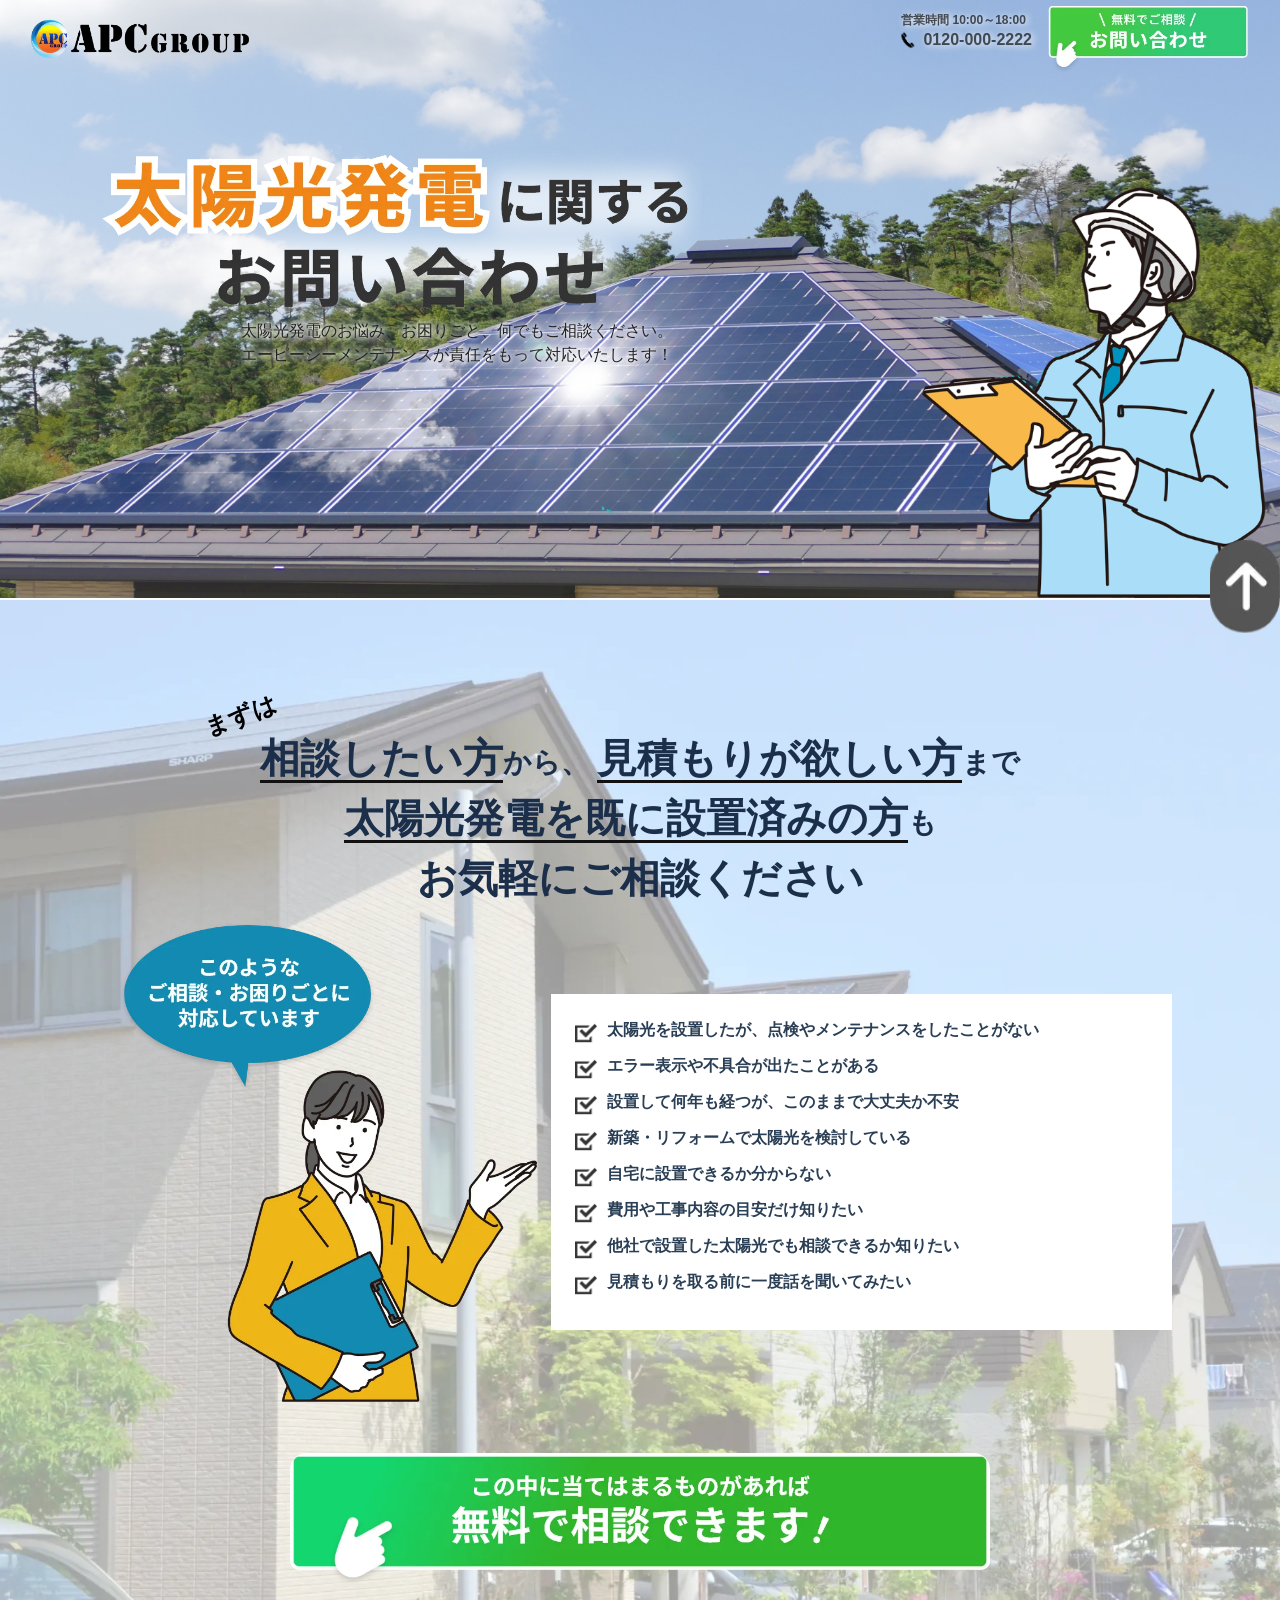
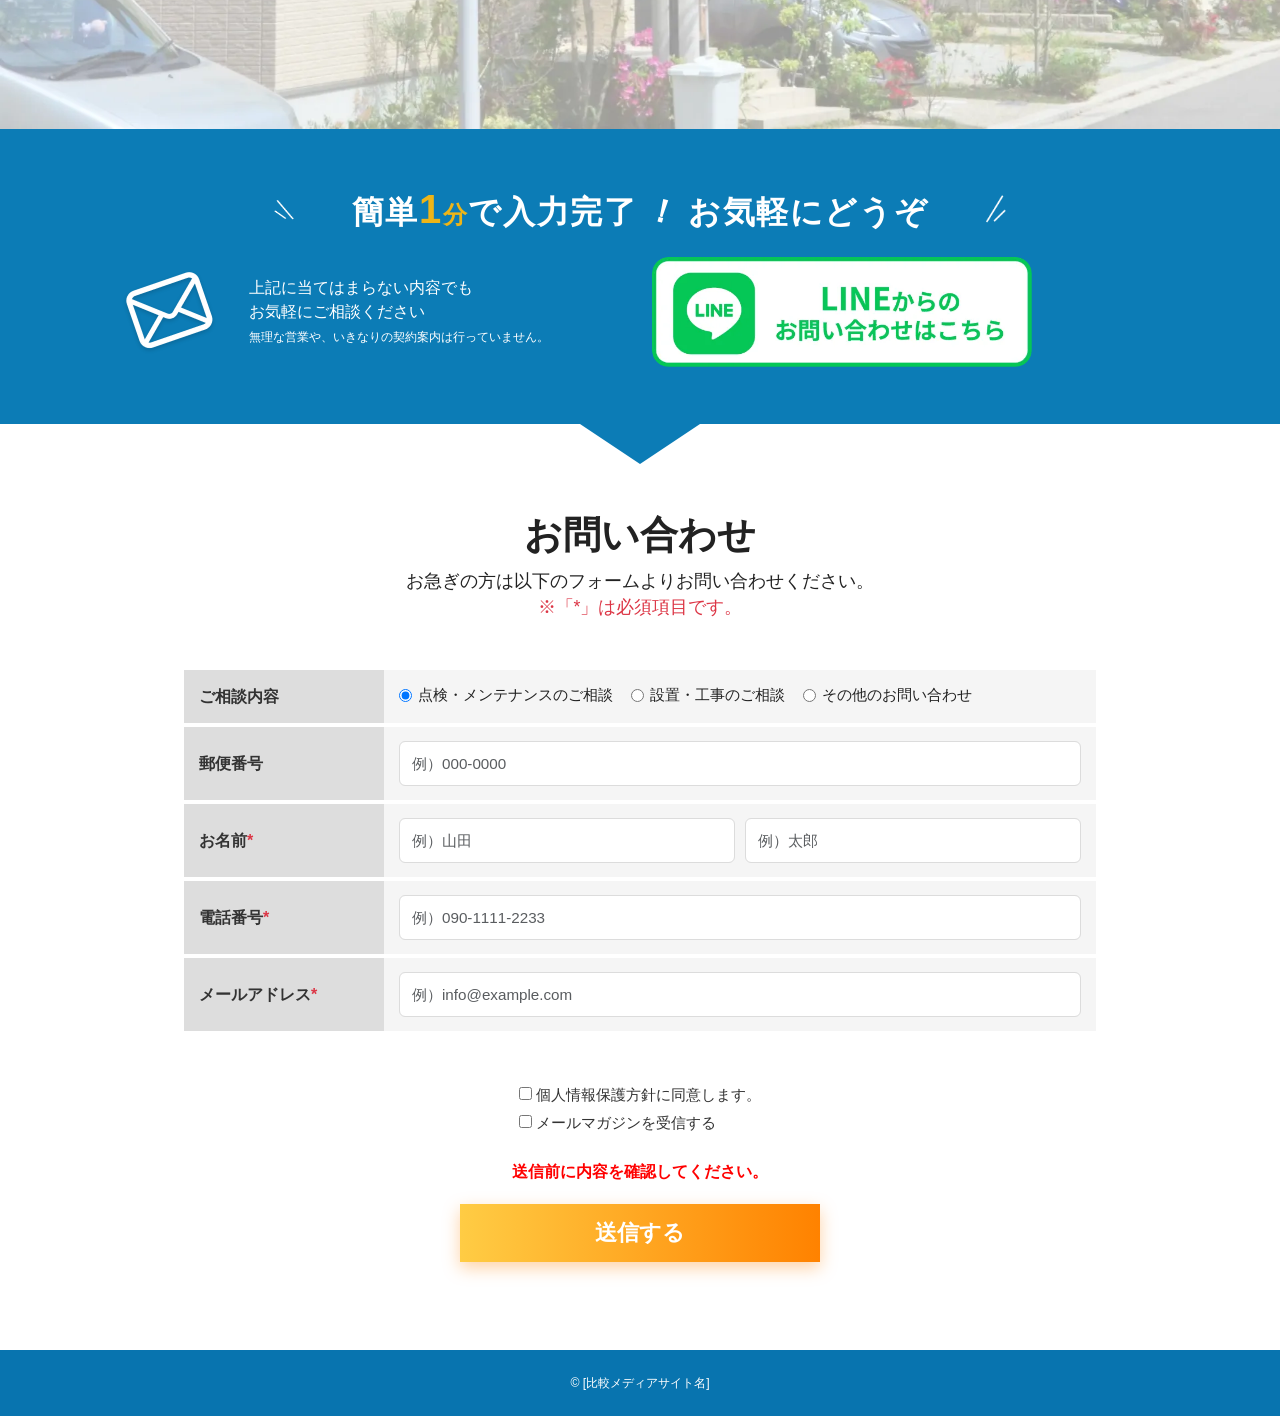
==== commit 39e73e91: "prototype" ====
--- a/prototype/index.html
+++ b/prototype/index.html
@@ -39,7 +39,7 @@
               <a class="nav-link fw-bold fs-6 py-2 text-black d-none d-lg-block text-shadow_white site_name" aria-current="page" href="/">
                 <picture>
                   <source type="image/webp" srcset="./assets/img/top-logo.webp">
-                  <img src="./assets/img/top-logo.png" loading="lazy" alt="エーピーシーグループ" height="60" width="280" class="img-fluid">
+                  <img src="./assets/img/top-logo.png" loading="lazy" alt="エーピーシーグループ" height="60" width="230" class="img-fluid">
                 </picture>
               </a>
               <ul class="navbar-nav align-items-center">
@@ -62,7 +62,7 @@
                   </a>
                 </li>
                 <li class="nav-item text-center mb-3 mb-lg-0">
-                  <a class="nav-link fw-bolder lh-sm py-0 text-shadow_white" href="" target="_blank">
+                  <a class="nav-link fw-bolder lh-sm py-0 text-shadow_white" href="#section04">
                     <picture>
                       <source type="image/webp" srcset="./assets/img/top-btn.webp">
                       <img src="./assets/img/top-btn.png" loading="lazy" alt="無料でお問い合わせはこちら" height="66" width="200" class="img-fluid hover-float">
@@ -80,7 +80,7 @@
 
   <!-- 戻るボタン -->
   <div class="position-sticky z-99  end-0 top-60">
-    <a class="position-absolute end-0" href="/#">
+    <a class="position-absolute end-0" href="#">
       <picture>
         <source type="image/webp" srcset="./assets/img/t_btn_top.webp">
         <img src="./assets/img/t_btn_top.png" loading="lazy" alt="戻るボタン" height="70" width="70" class="img-fluid">
@@ -162,7 +162,7 @@
           </div>
         </div>
         <div class="section02-content d-flex justify-content-center">
-          <a href="#" target="_blank" class="hover-float">
+          <a href="#section04" class="hover-float">
             <picture>
               <source type="image/webp" srcset="./assets/img/section-02-03.webp">
               <img src="./assets/img/section-02-03.png" alt="無料で相談できます！" class="img-fluid section01-image" loading="lazy" width="700" height="130">
@@ -173,7 +173,7 @@
     </section>
 
     <section id="section03" class="p-2 bg_blue">
-      <div class="container p-4">
+      <div class="container p-4 px-lg-4 py-lg-5">
         <div class="text-center mb-4 section03-title">
           <picture class="title-deco left d-none d-lg-block">
             <source srcset="./assets/img/section-03-01.webp" type="image/webp">
@@ -205,7 +205,7 @@
             </div>
           </div>
           <div class="col-12 col-lg-6">
-            <a href="#" target="_blank" class="hover-float">
+            <a href="https://line.me/R/ti/p/@811awnmg" target="_blank" class="hover-float">
               <picture>
                 <source type="image/webp" srcset="./assets/img/section-03-05.webp">
                 <img src="./assets/img/ssection-03-05.png" alt="LINEからのお問い合わせはこちら" class="img-fluid section01-image" loading="lazy" width="380" height="100">
@@ -218,7 +218,7 @@
 
     <section id="section04" class="section04 py-5">
       <div class="container section04-wrapper">
-        <div class="section04-header text-center mb-4">
+        <div class="section04-header text-center mb-4 mb-lg-5">
           <h2 class="section04-title">お問い合わせ</h2>
           <p class="section04-subtitle">お急ぎの方は以下のフォームより<br class="d-block d-lg-none">お問い合わせください。<br><span class="text-danger">※「*」は必須項目です。</span></p>
         </div>
@@ -262,7 +262,7 @@
             </div>
           </div>
 
-          <div class="section04-checkboxes mt-4 mb-4">
+          <div class="section04-checkboxes mt-4 mt-lg-5 mb-4">
             <label><input type="checkbox" name="agree" required> 個人情報保護方針に同意します。</label>
             <label><input type="checkbox" name="newsletter"> メールマガジンを受信する</label>
           </div>
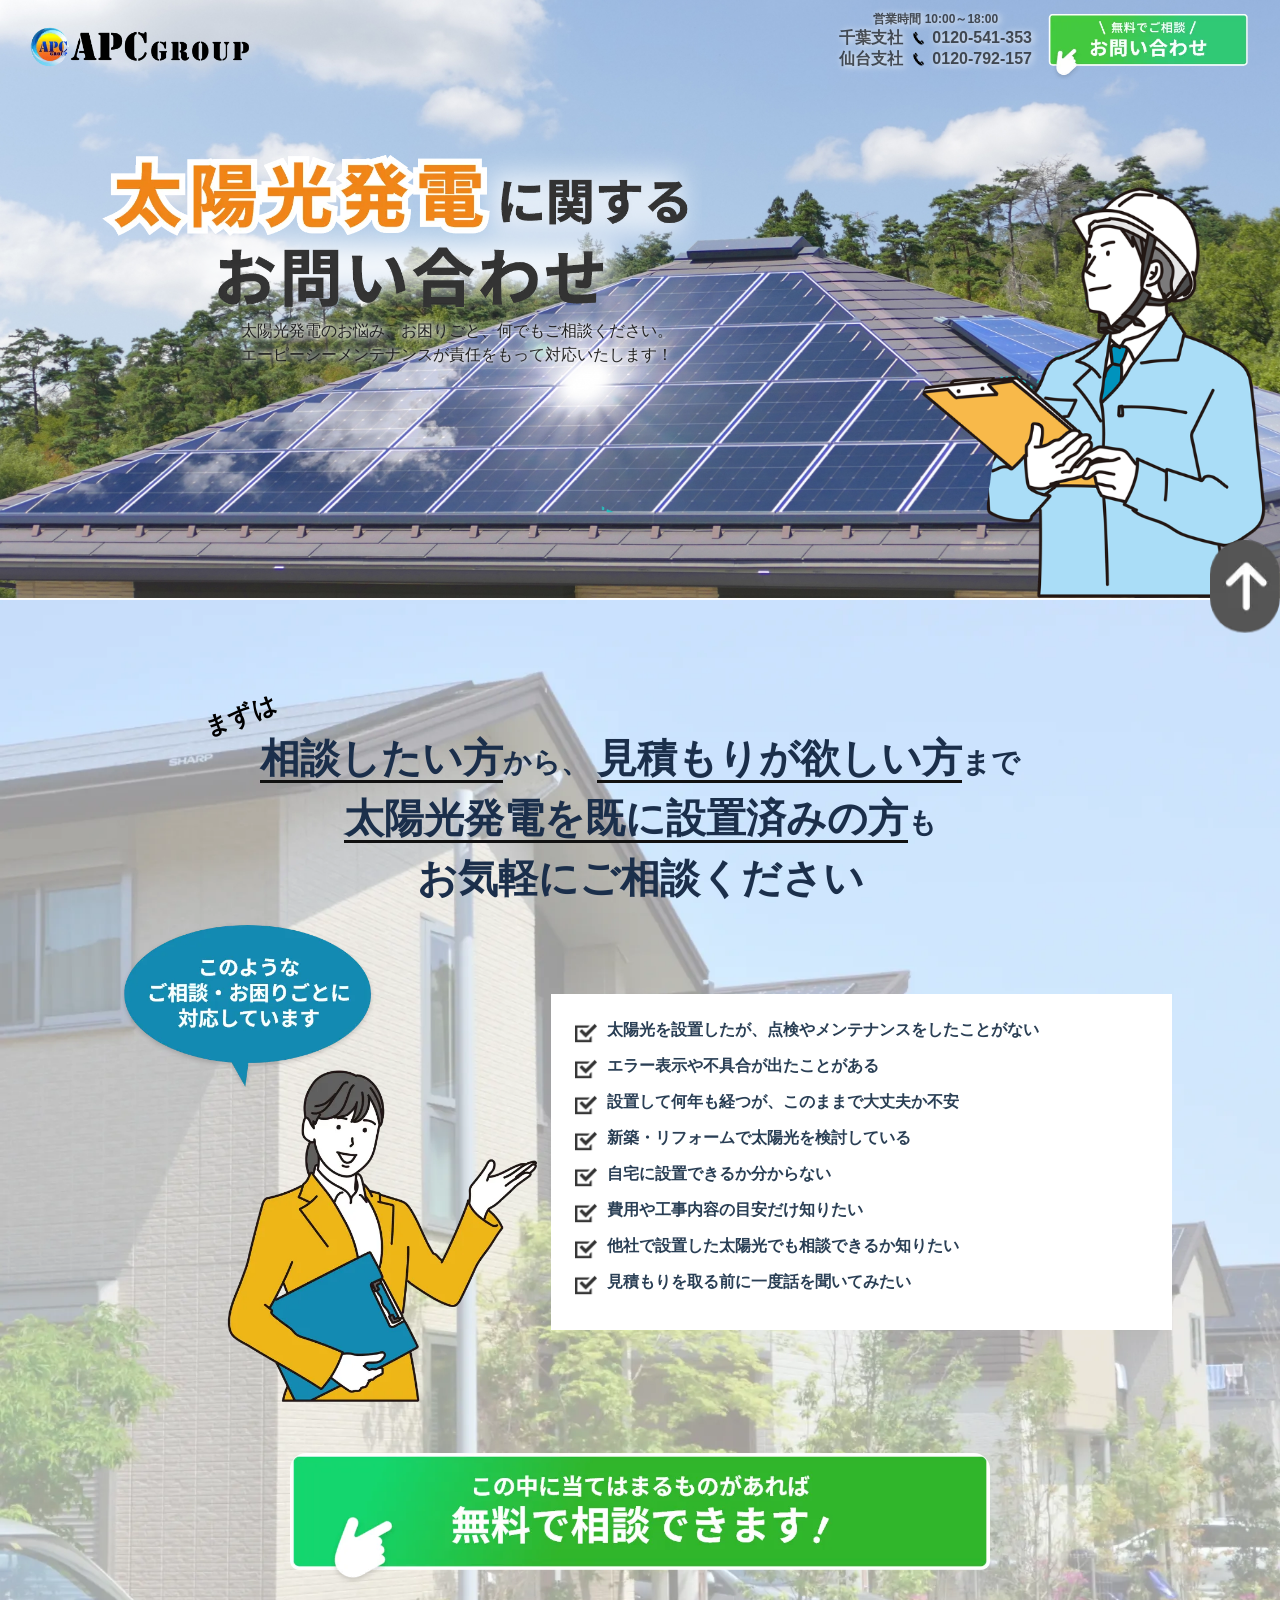
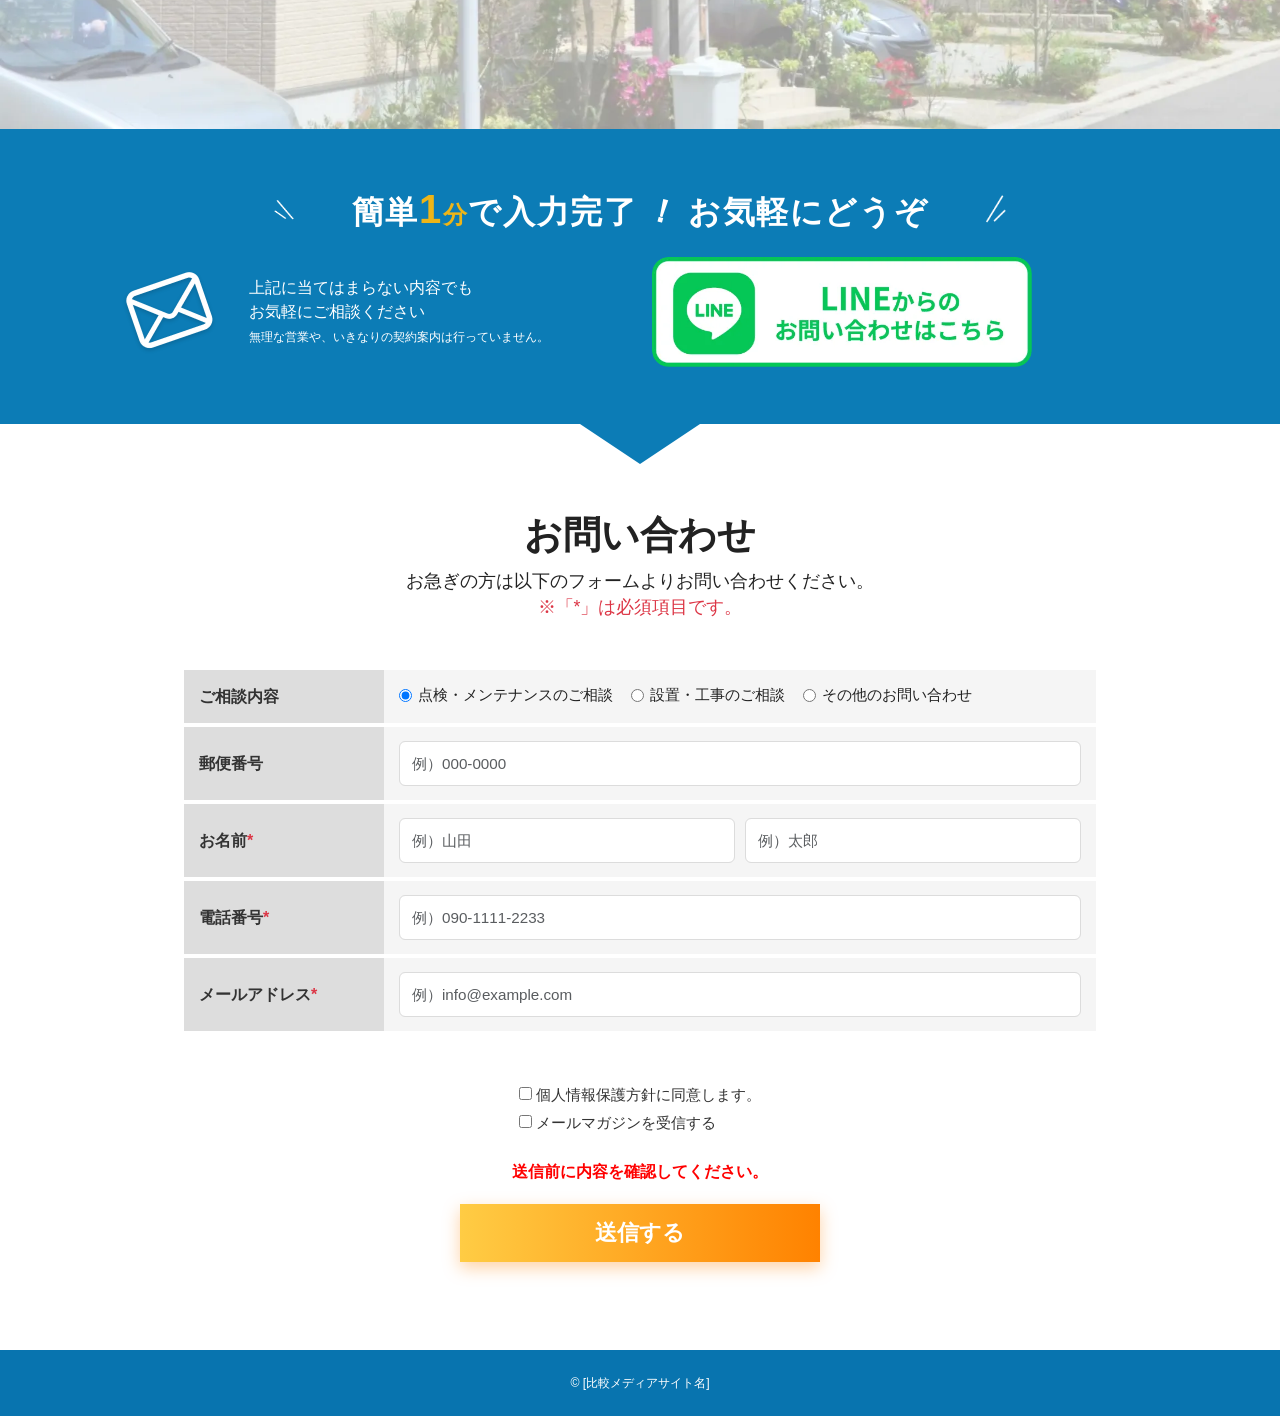
==== commit ad7bf8ad: "prototype　修正" ====
--- a/prototype/index.html
+++ b/prototype/index.html
@@ -35,7 +35,7 @@
                 <span class="btn-hamburger-icon navbar-toggler-icon"></span>
               </button>
             </div>
-            <div class="collapse navbar-collapse justify-content-between align-items-center pt-2 pb-2 mx-3 mx-xxl-5 px-2 " id="navbarNavDropdown">
+            <div class="collapse navbar-collapse justify-content-between align-items-center pt-3 pb-2 mx-3 mx-xxl-5 px-2 " id="navbarNavDropdown">
               <a class="nav-link fw-bold fs-6 py-2 text-black d-none d-lg-block text-shadow_white site_name" aria-current="page" href="/">
                 <picture>
                   <source type="image/webp" srcset="./assets/img/top-logo.webp">
@@ -52,14 +52,22 @@
                   </a>
                 </li>
                 <li class="nav-item text-center mb-3 mb-lg-0 pb-3">
-                  <a class="nav-link fw-bolder lh-sm py-0 text-shadow_white" href="tel:01200002222">
+                  <div class="nav-link fw-bolder lh-sm py-0 text-shadow_white" href="tel:01200002222">
                     <span class="f12px">営業時間 10:00～18:00</span><br>
+                    千葉支社
                     <picture>
                       <source type="image/webp" srcset="./assets/img/icon-tel.webp">
-                      <img src="./assets/img/icon-tel.png" loading="lazy" alt="電話" height="24" width="24" class="img-fluid">
+                      <img src="./assets/img/icon-tel.png" loading="lazy" alt="電話" height="20" width="20" class="img-fluid">
                     </picture>
-                    0120-000-2222
-                  </a>
+                    0120-541-353<br>
+                    
+                    仙台支社
+                    <picture>
+                      <source type="image/webp" srcset="./assets/img/icon-tel.webp">
+                      <img src="./assets/img/icon-tel.png" loading="lazy" alt="電話" height="20" width="20" class="img-fluid">
+                    </picture> 
+                   0120-792-157
+                  </div>
                 </li>
                 <li class="nav-item text-center mb-3 mb-lg-0">
                   <a class="nav-link fw-bolder lh-sm py-0 text-shadow_white" href="#section04">
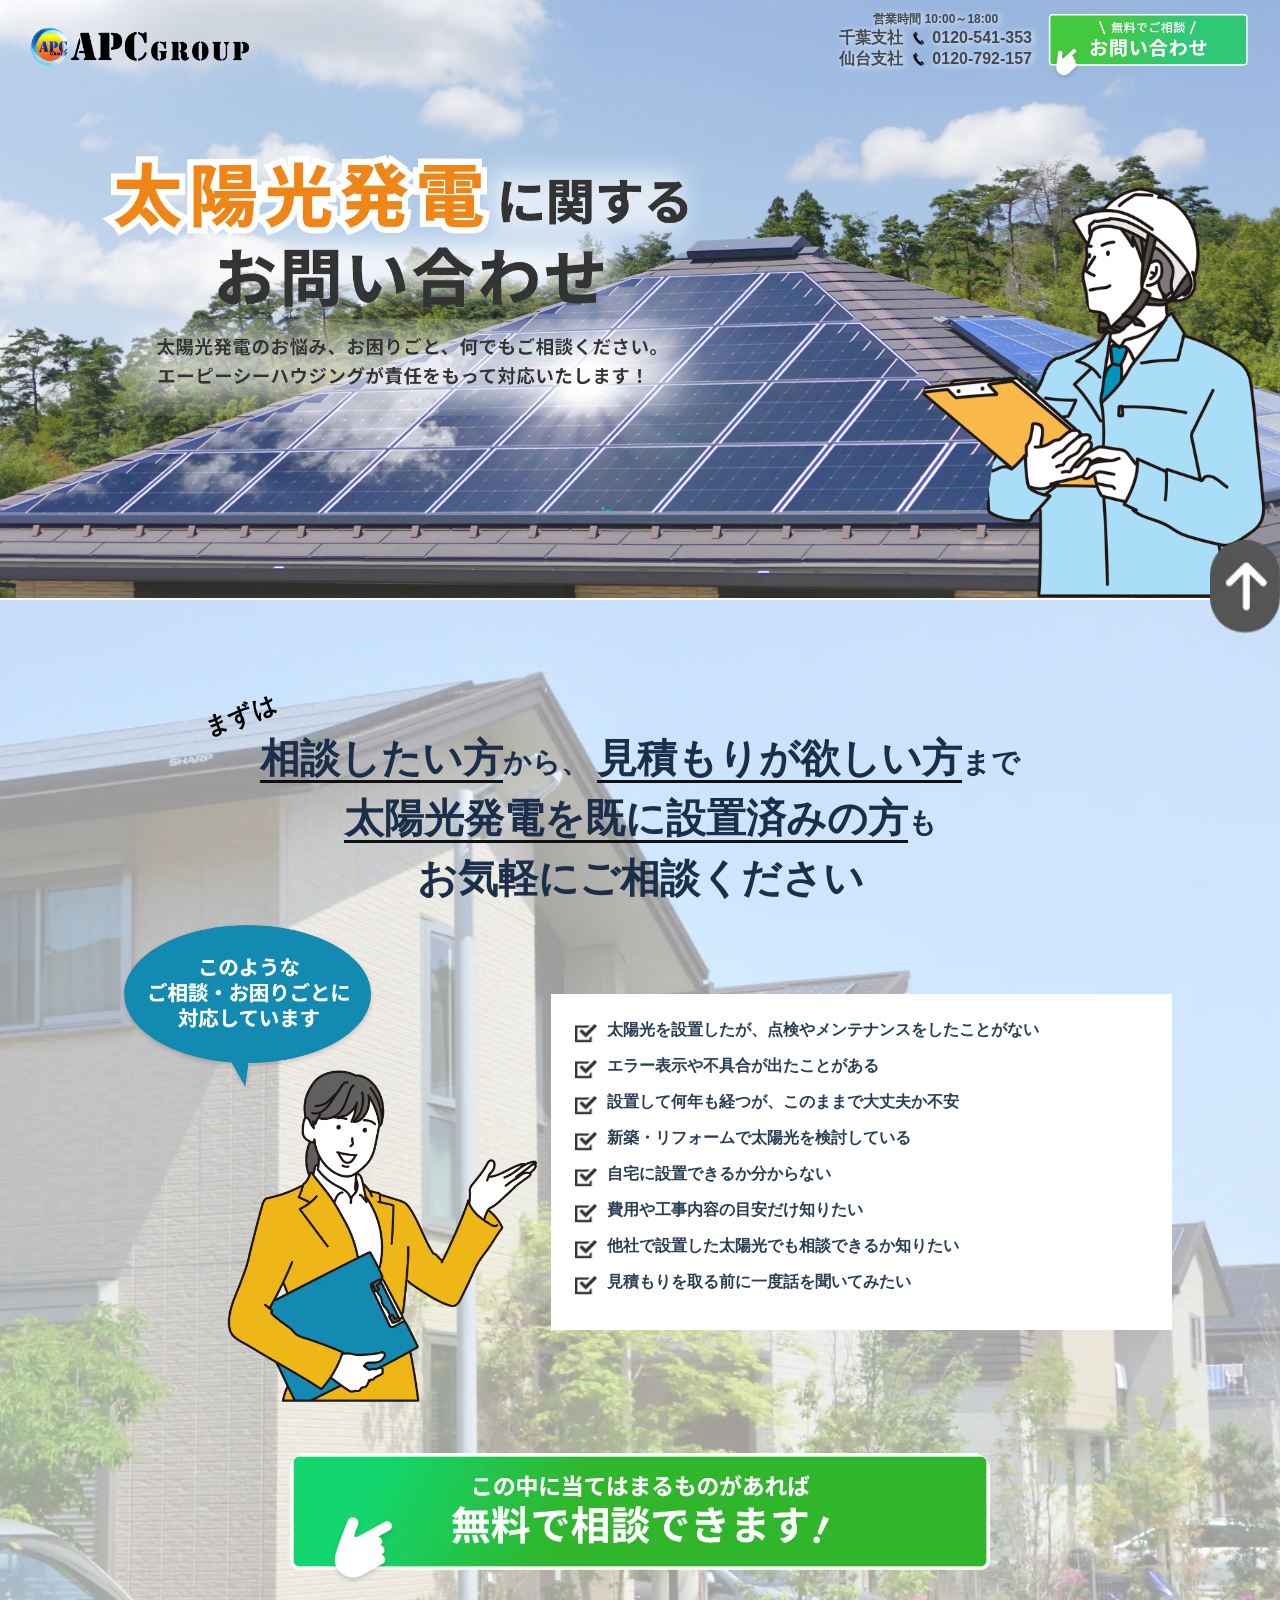
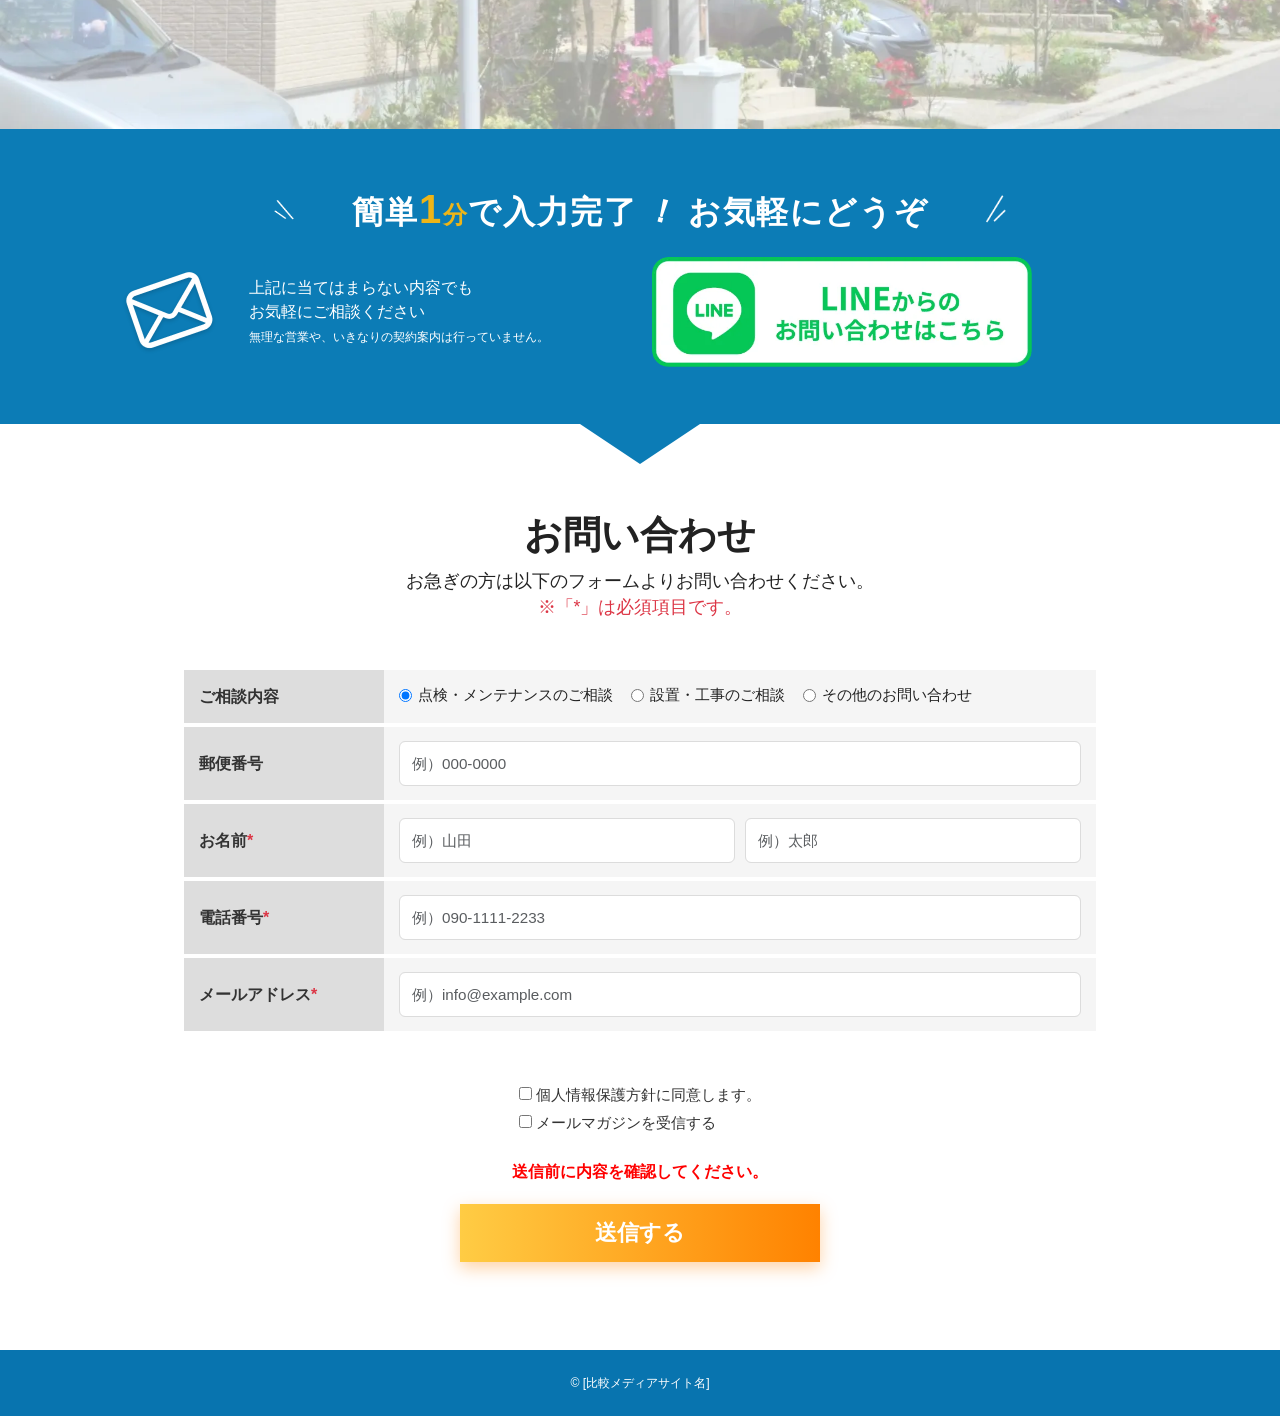
==== commit c997deaa: "prototype　修正" ====
--- a/prototype/index.html
+++ b/prototype/index.html
@@ -124,15 +124,18 @@
           <!-- 左側:メインタイトル画像 -->
           <div class="col-12 col-md-8 mt-4 mt-lg-5 justify-content-start mt-50-100">
             <!-- 参考ににしたバナー画像 -->
-            <picture class="mb-4">
+            <picture class="mb-0">
               <source type="image/webp" srcset="./assets/img/t_fv_title.webp">
               <img src="./assets/img/t_fv_title.png" loading="lazy" alt="埼玉県で太陽光発電 失敗しない 業者選び のコツを 徹底解説" class="img-fluid" width="600" height="400">
             </picture>
-            <div class="text-lg-center text-shadow-white mt-3 mt-lg-0">
+            <picture class="mb-4">
+              <source type="image/webp" srcset="./assets/img/t_fv_lead.webp">
+              <img src="./assets/img/t_fv_lead.png" loading="lazy" alt="太陽光発電のお悩み、何でもご相談ください。エーピーシーハウジングが責任をもって対応いたします！" class="img-fluid" width="600" height="400">
+            </picture>
+            <!-- <div class="text-lg-center text-shadow-white mt-3 mt-lg-0">
               <p class="mb-0 text-shadow-white">太陽光発電のお悩み、お困りごと、<br class="d-block d-lg-none">何でもご相談ください。</p>
-              <p class="text-shadow-white">エーピーシーメンテナンスが責任をもって<br class="d-block d-lg-none">対応いたします！</p>
-            </div>
-           
+              <p class="text-shadow-white">エーピーシーハウジングが責任をもって<br class="d-block d-lg-none">対応いたします！</p>
+            </div> -->
           </div>
 
         </div>
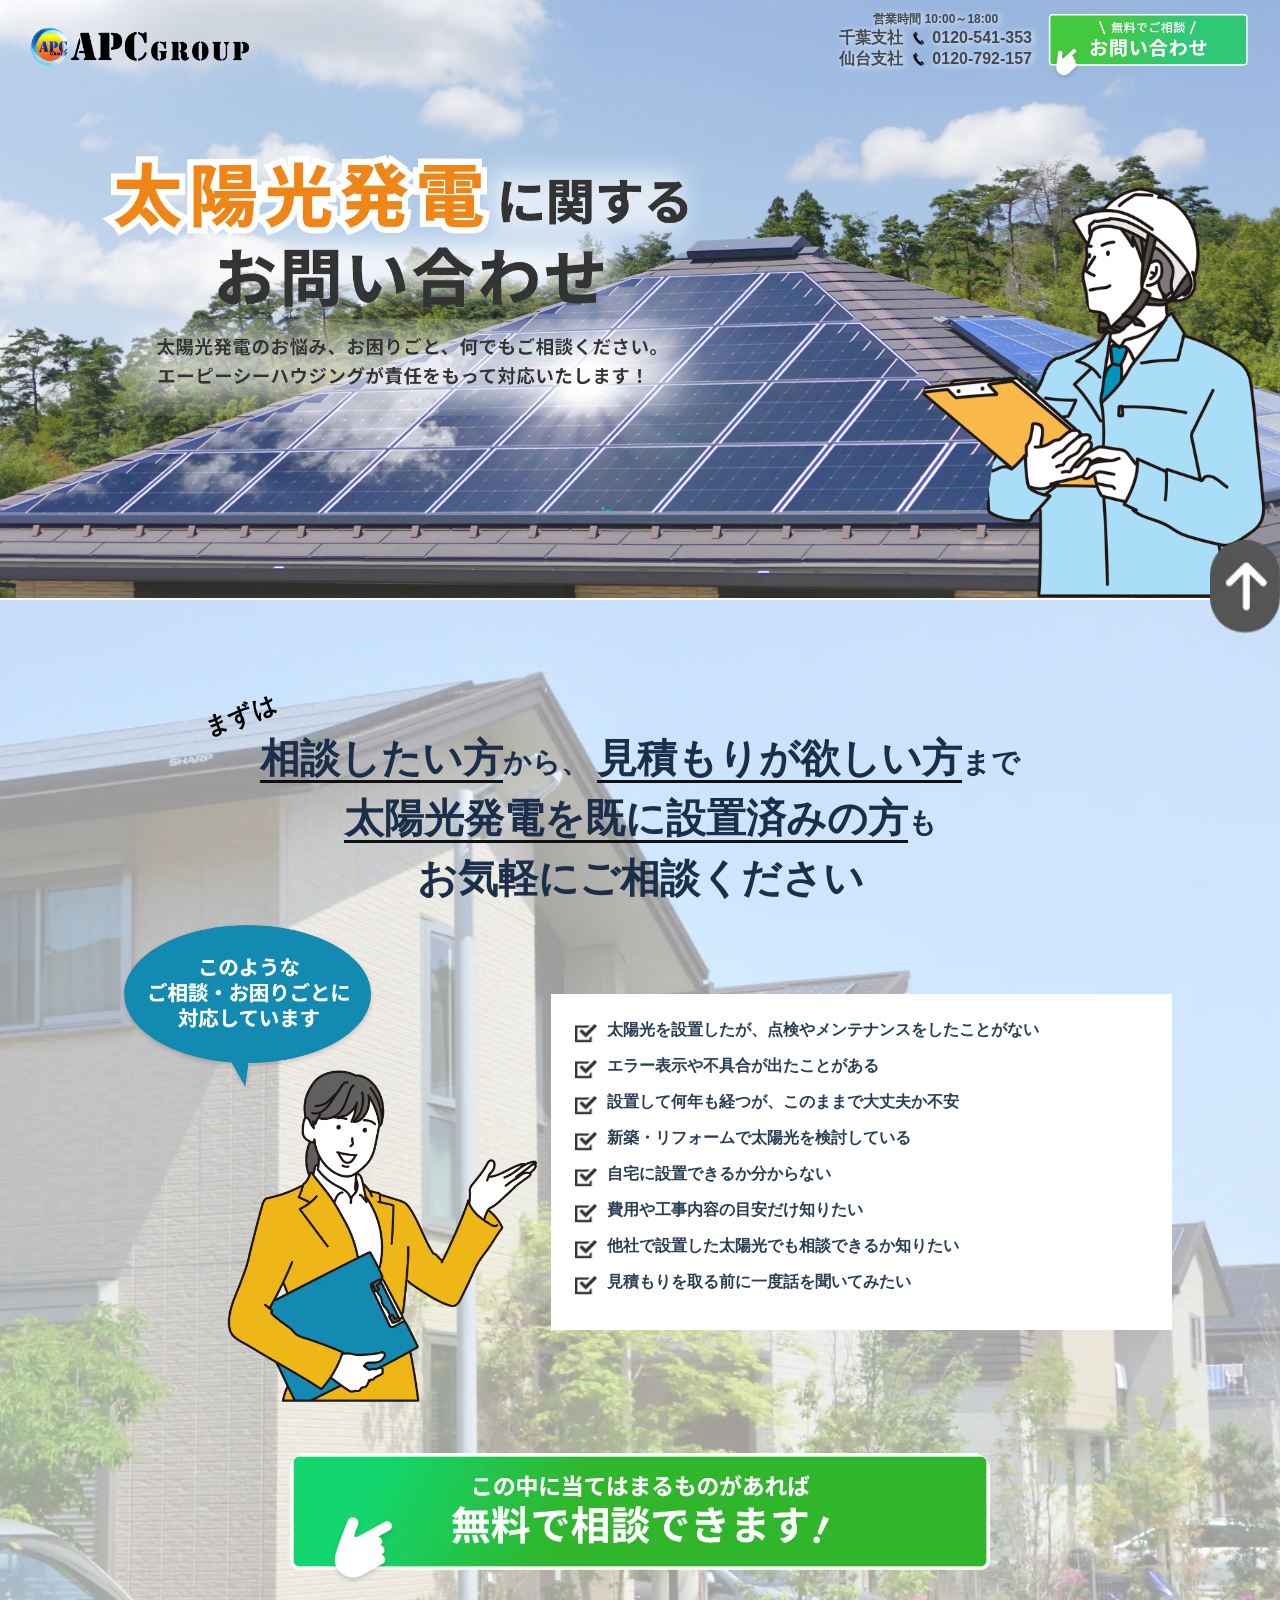
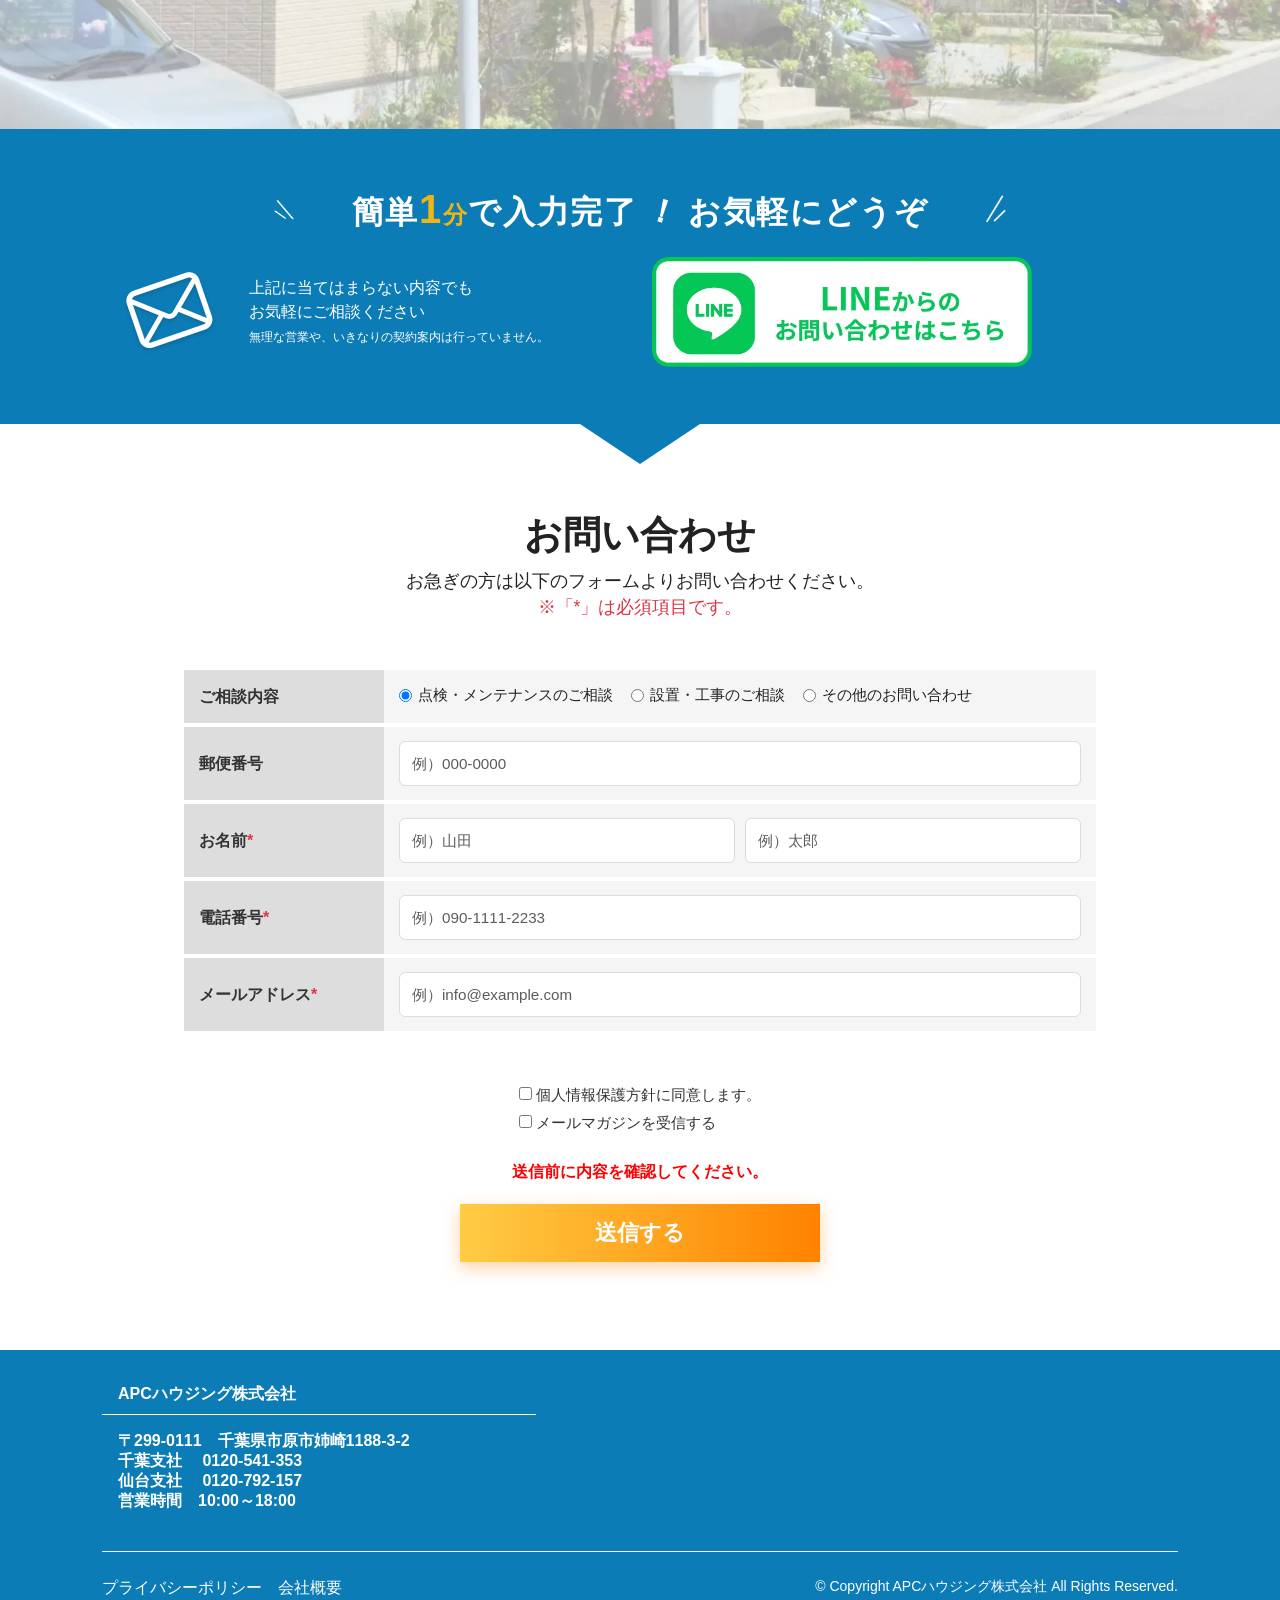
==== commit 691a0f50: "prototype　修正" ====
--- a/prototype/index.html
+++ b/prototype/index.html
@@ -293,12 +293,65 @@
   <!-- コンテンツここまで -->
 
   <!-- フッタここから -->
-  <footer class="p-0 bg-blue" id="footer">
+  <footer class="p-0 bg_blue">
+      <div class="container">
+          <div class="pt-4 pt-lg-4 border-bottom-white-1px">
+              <div class="row mb-lg-2">
+                  <div class="col-12 col-lg-5">
+                      <div class="border-bottom-white-1px">
+                          <a class="nav-link fw-bold fs-6 py-2" aria-current="page" href="/">
+                            <!-- <picture>
+                              <source type="image/webp" srcset="./assets/img/top-logo.webp">
+                              <img src="./assets/img/top-logo.png" loading="lazy" alt="エーピーシーグループ" height="40" width="130" class="img-fluid">
+                            </picture> -->
+                            <span class="white">　APCハウジング株式会社</span>
+                          </a>
+                      </div>
+                      <ul class="nav d-flex flex-column mt-3">
+                          <li class="nav-item mb-3 mb-lg-0 pb-3">
+                            <div class="nav-link fw-bolder lh-sm py-0 white">
+                              〒299-0111　千葉県市原市姉崎1188-3-2<br>
+                              千葉支社
+                              <!-- <picture>
+                                <source type="image/webp" srcset="./assets/img/icon-tel.webp">
+                                <img src="./assets/img/icon-tel.png" loading="lazy" alt="電話" height="20" width="20" class="img-fluid">
+                              </picture> -->
+                              　0120-541-353<br>
+                              
+                              仙台支社
+                              <!-- <picture>
+                                <source type="image/webp" srcset="./assets/img/icon-tel.webp">
+                                <img src="./assets/img/icon-tel.png" loading="lazy" alt="電話" height="20" width="20" class="img-fluid">
+                              </picture>  -->
+                              　0120-792-157
+                              <br>
+                              <p>営業時間　10:00～18:00</p>
+                            </div>
+                          </li>
+                      </ul>
+                  </div>
+              </div>
+          </div>
+      </div>
+      <div class="pb-3">
+          <div class="container">
+              <div class="d-flex flex-column flex-lg-row justify-content-lg-between py-4">
+                  <ul class="nav">
+                      <li class="nav-item mb-2 me-3"><a href="./privacypolicy" class="nav-link p-0 white">プライバシーポリシー</a></li>
+                      <li class="nav-item mb-2 me-3"><a href="https://apc-housing.co.jp/glance/" target="_blank" class="nav-link p-0 white">会社概要</a></li>
+                  </ul>
+                  <p class="small white">&copy; Copyright APCハウジング株式会社 All Rights Reserved.</p>
+              </div>
+          </div>
+      </div>
+  </footer>
+  <!-- フッタここまで -->
+
+  <!-- <footer class="p-0 bg-blue" id="footer">
     <div class="container py-4 text-center">
       <p class="text-white small mb-0">© <span class="site_name">[比較メディアサイト名]</span></p>
     </div>
-  </footer>
-  <!-- フッタここまで -->
+  </footer> -->
 
   <script src="./assets/js/jquery.min.js"></script>
   <script>
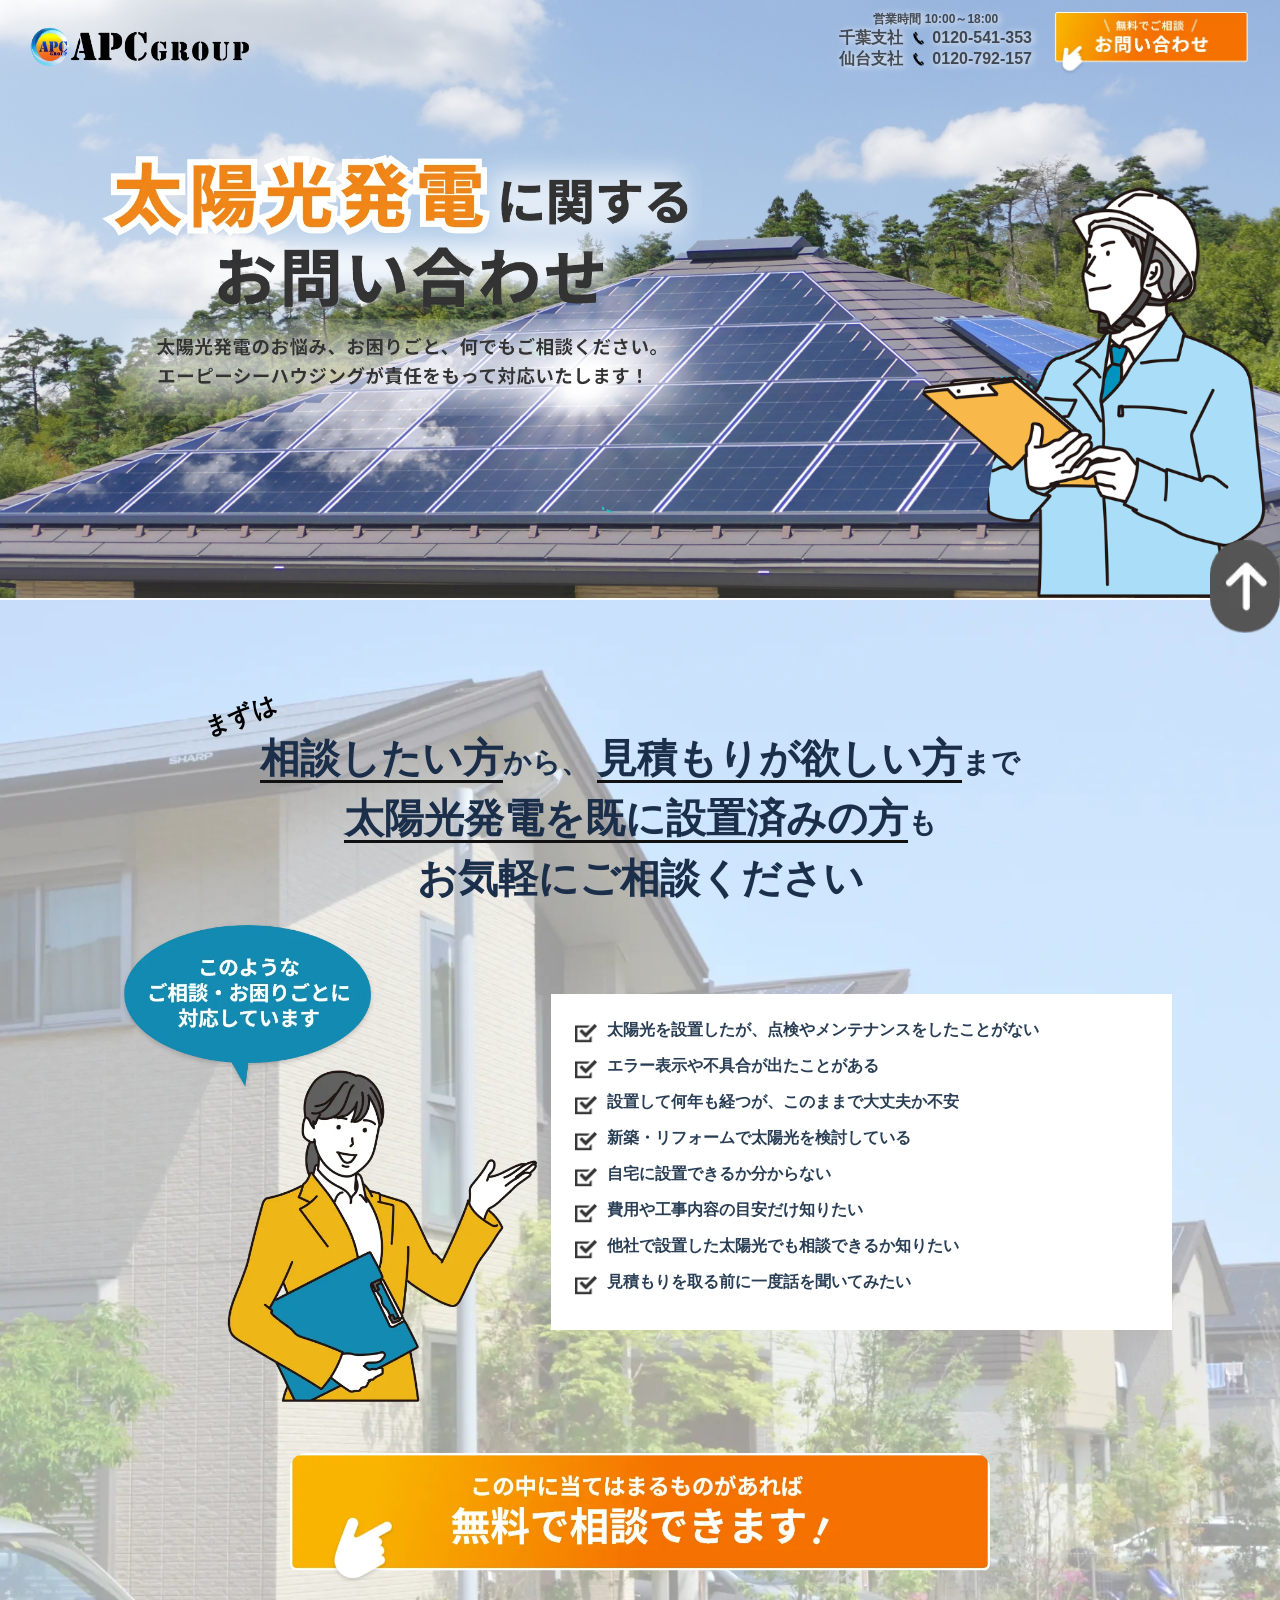
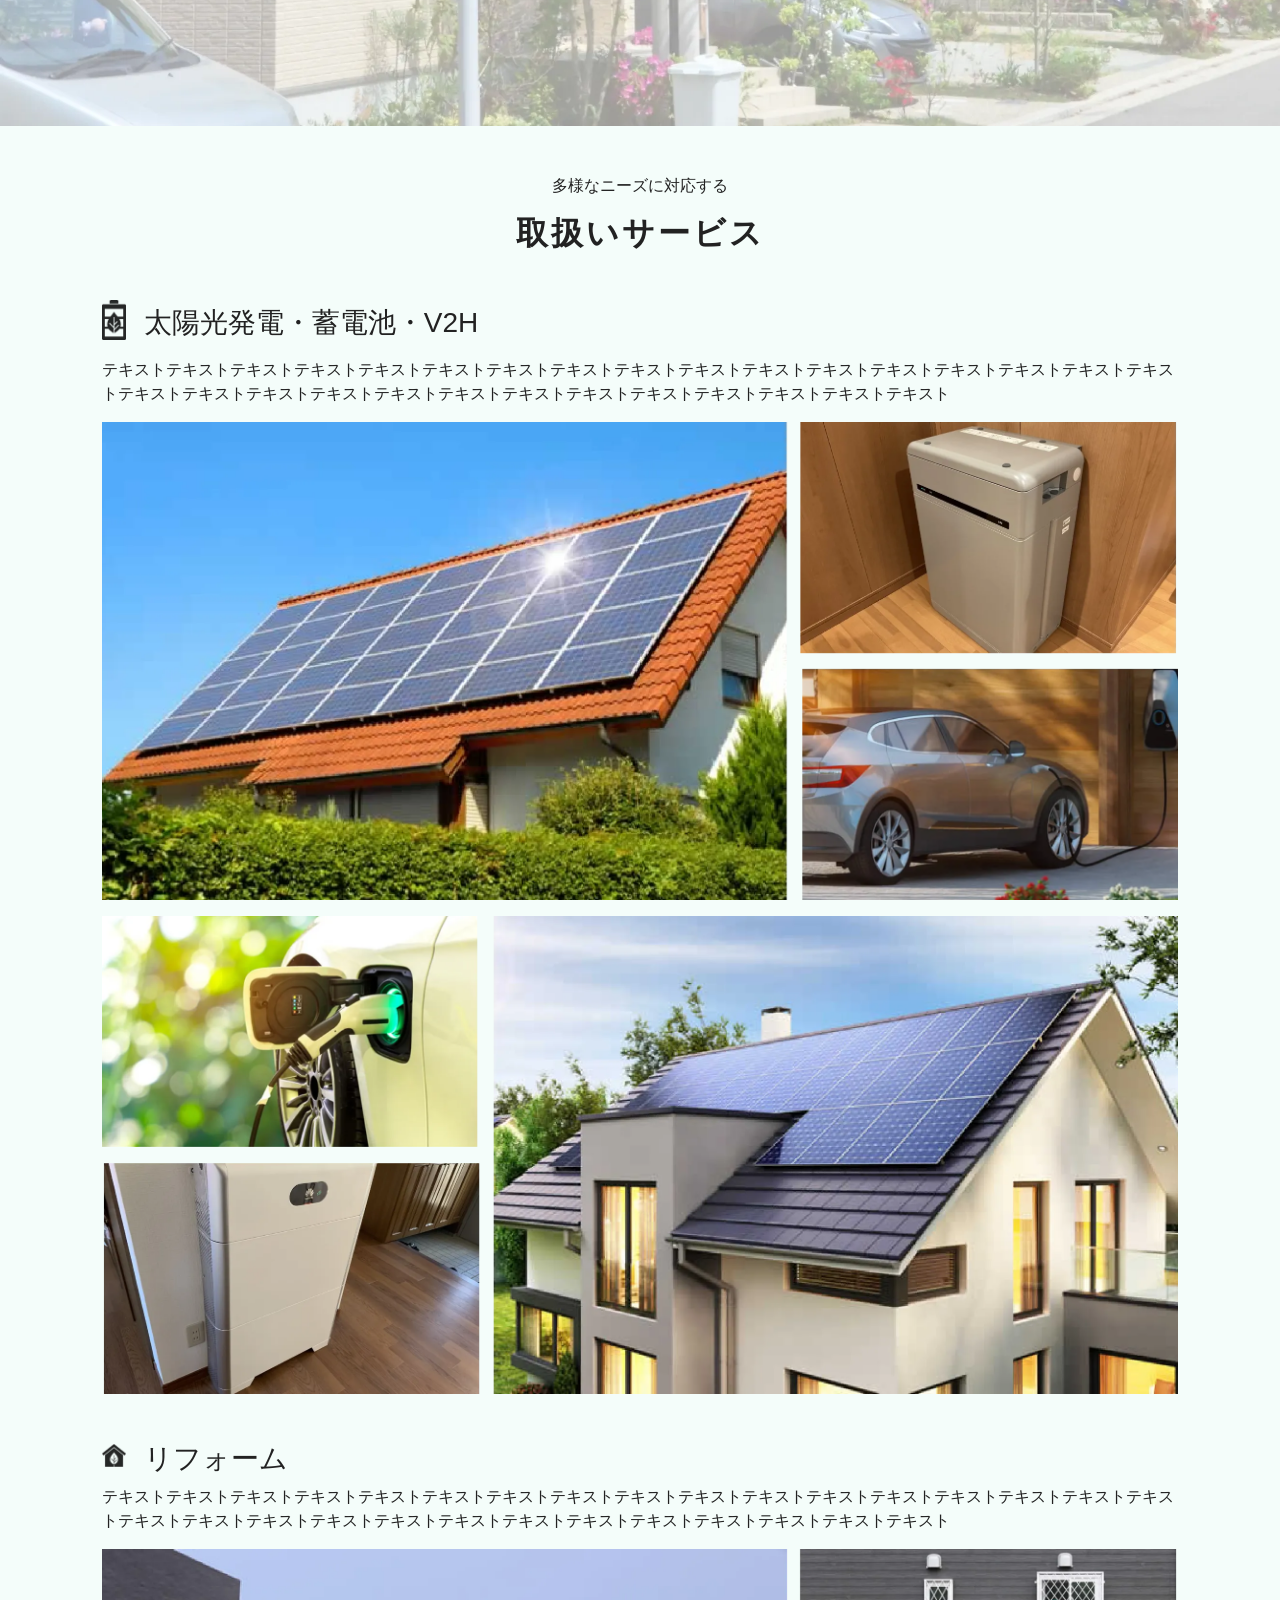
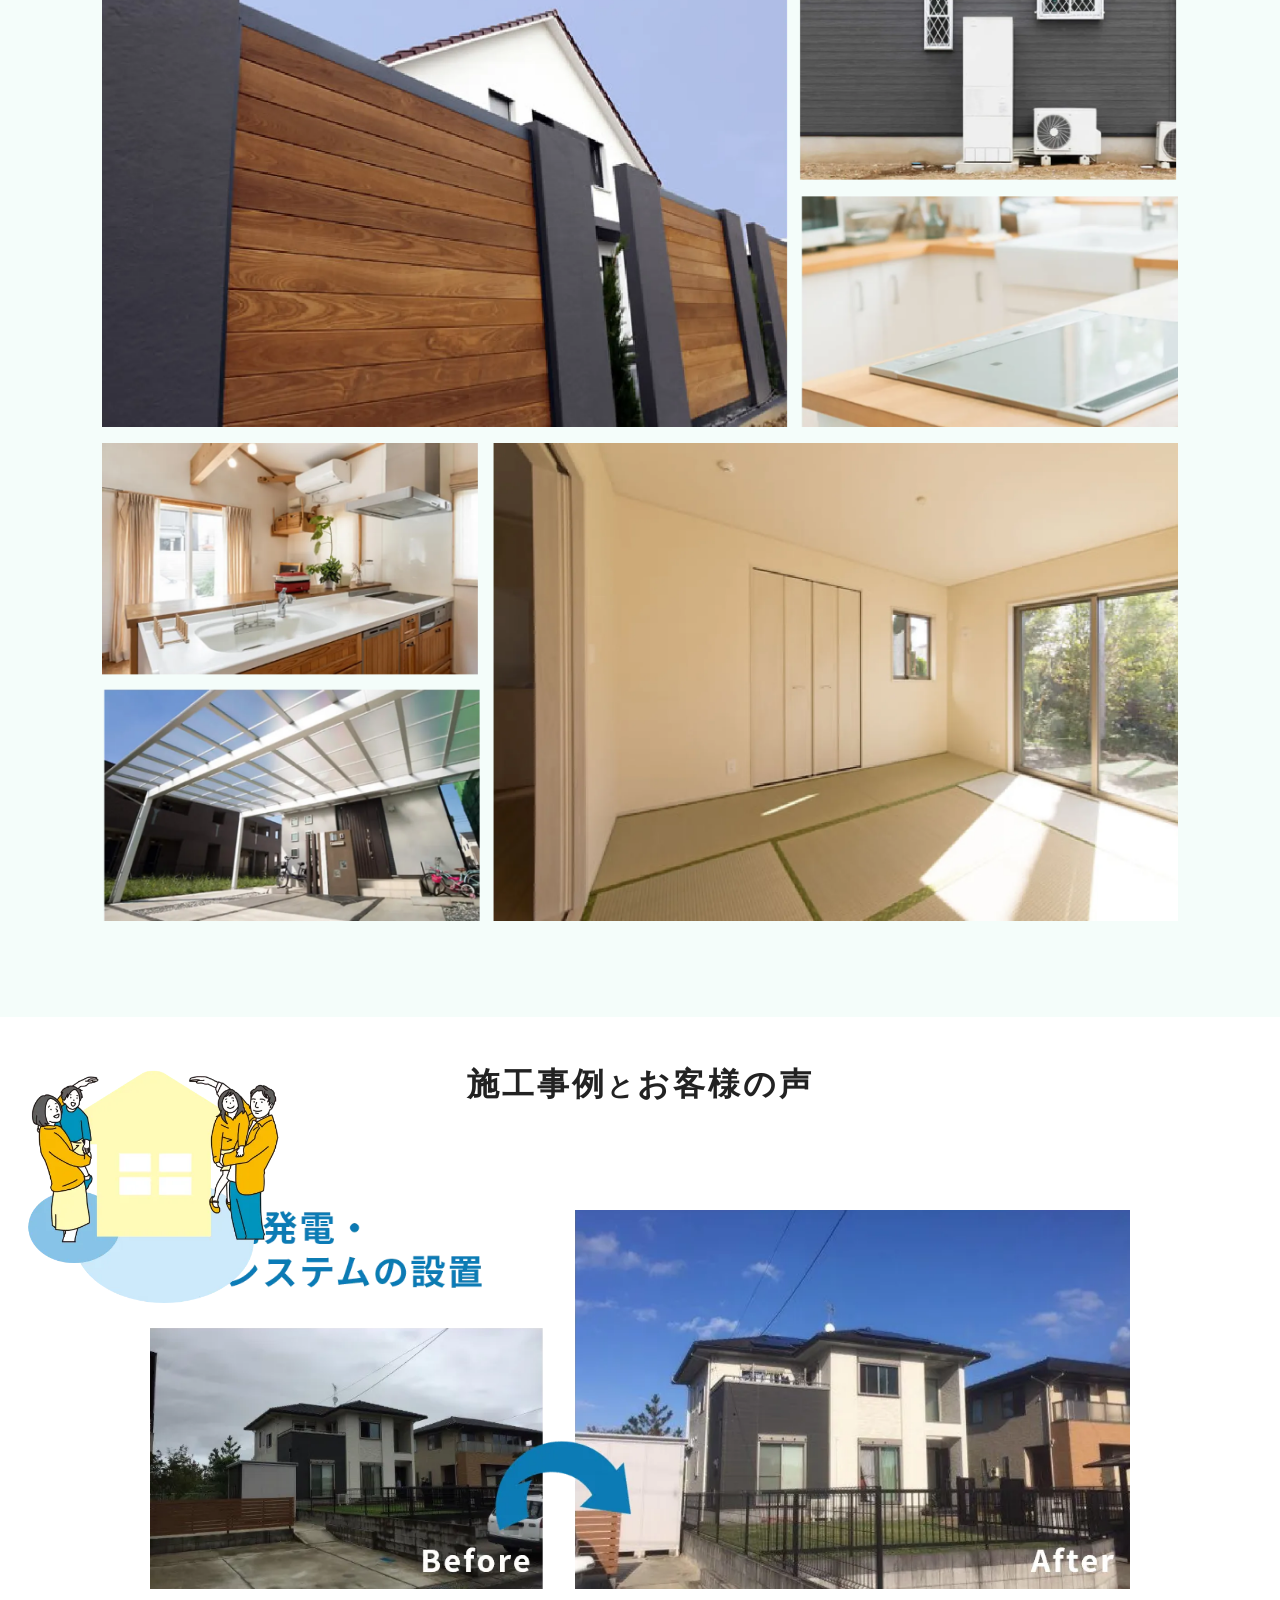
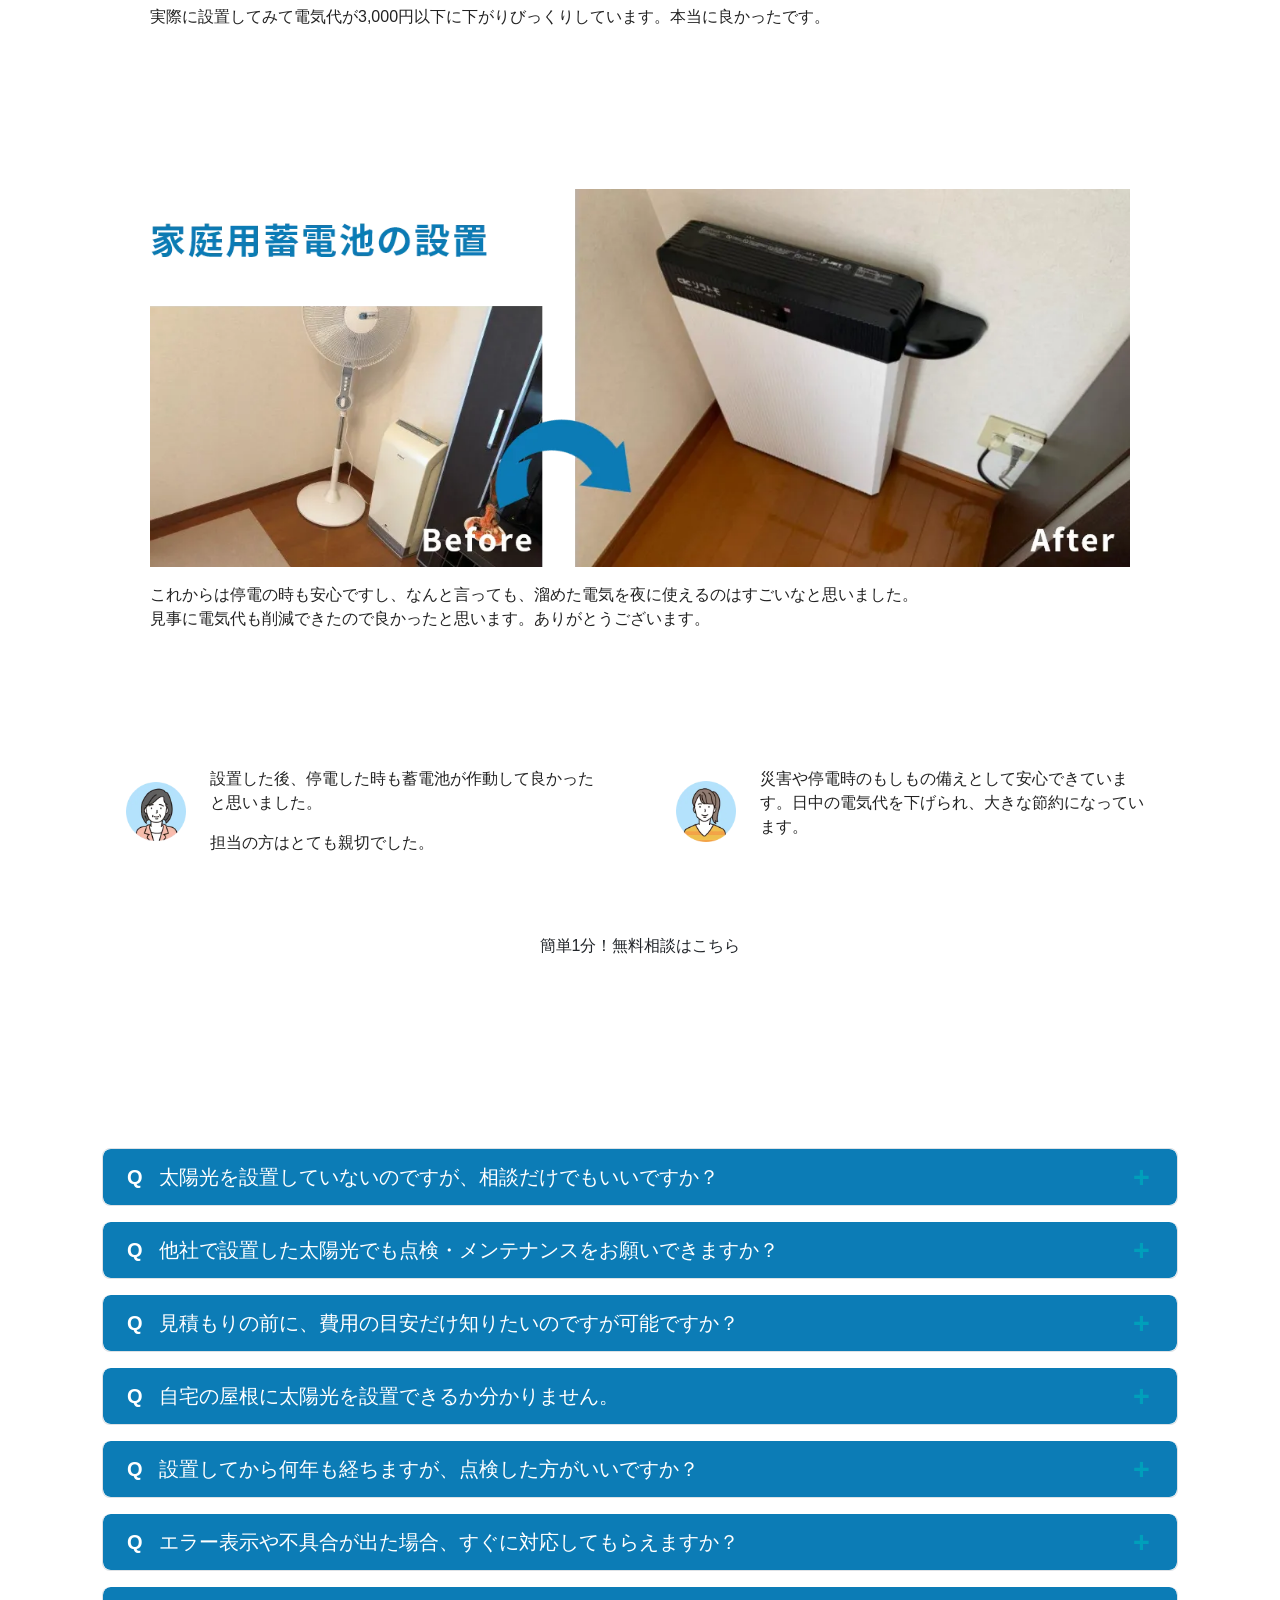
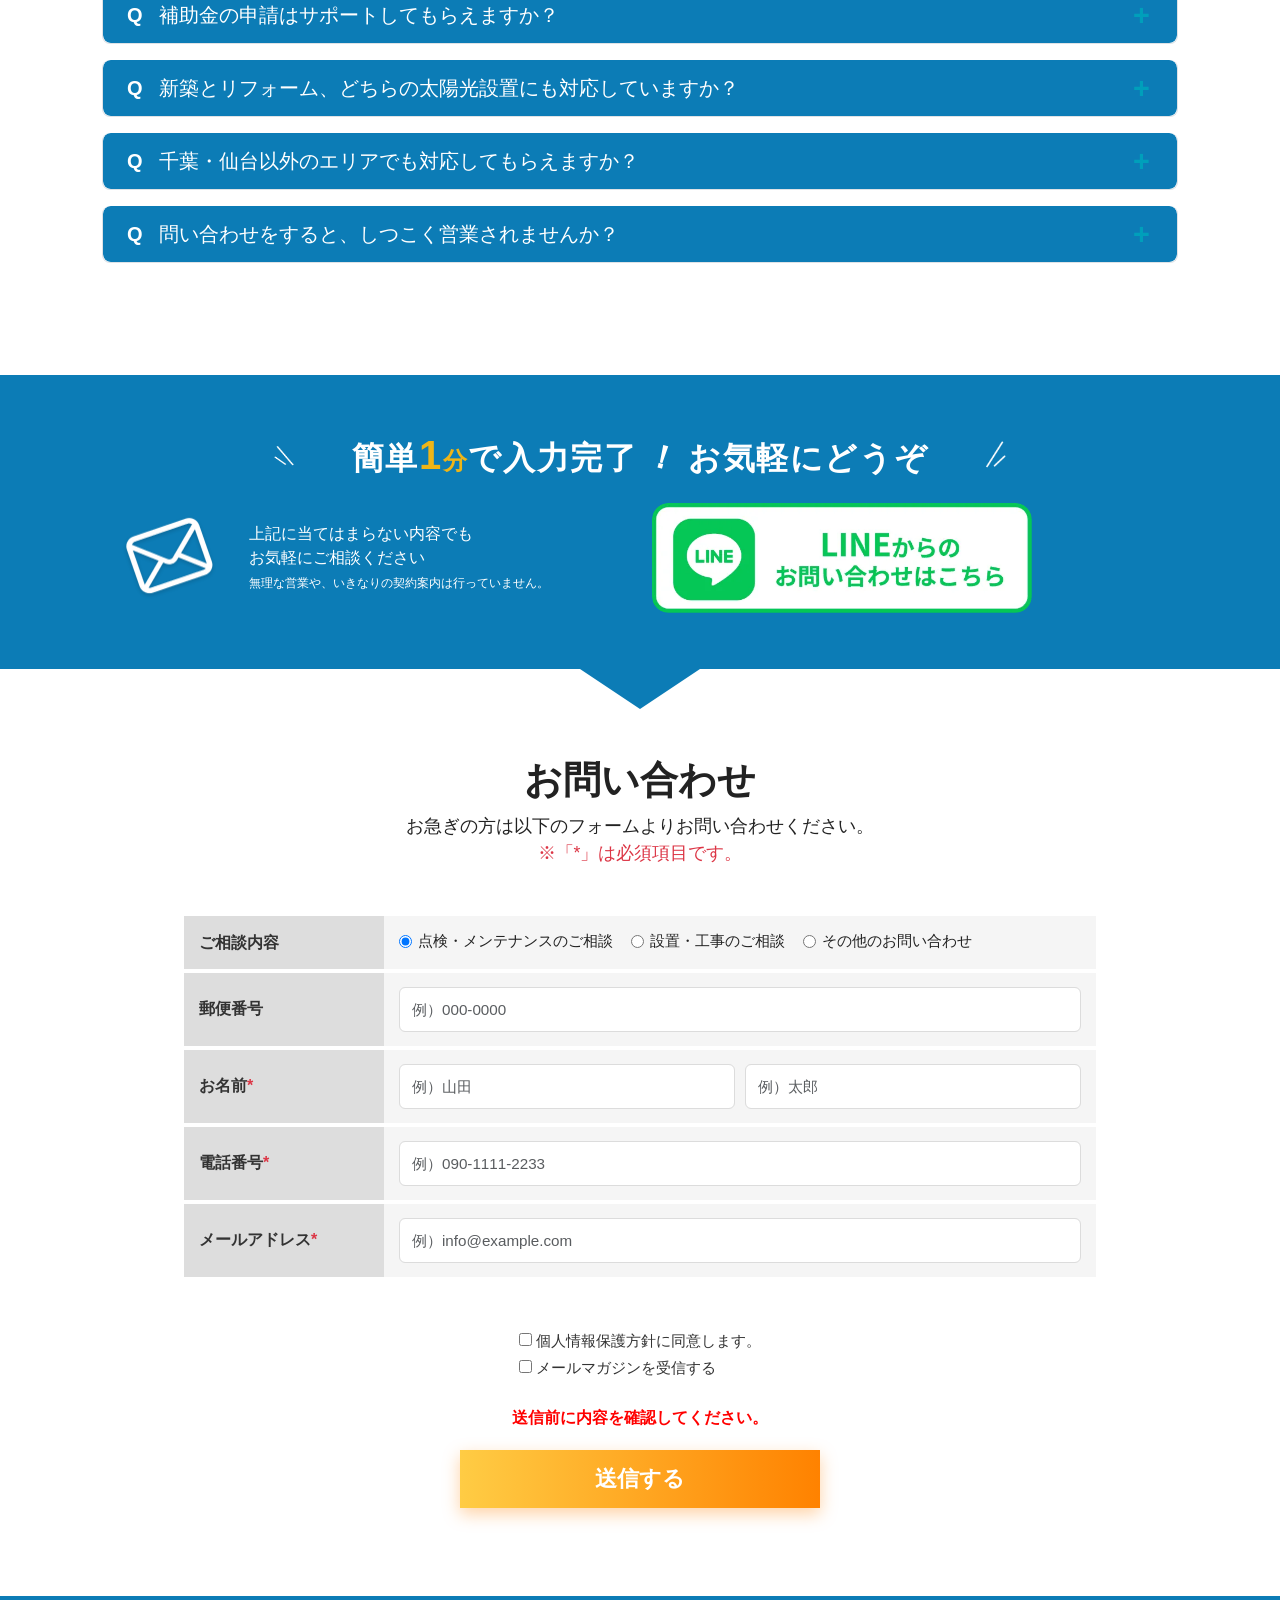
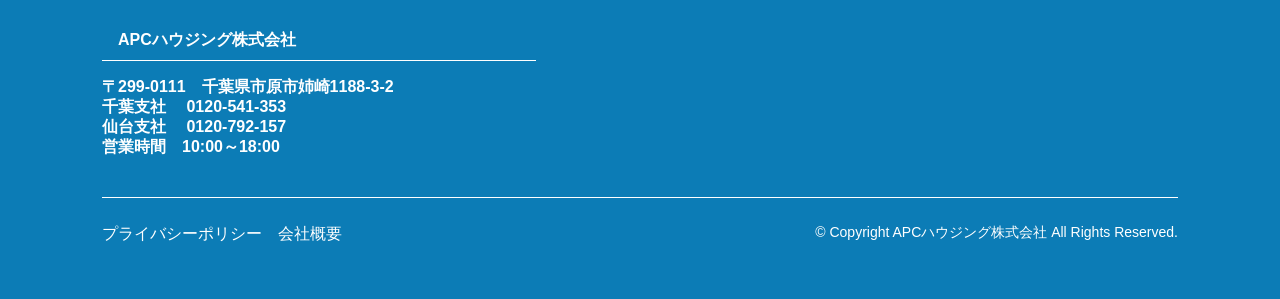
==== commit 9715f268: "top修正" ====
--- a/prototype/index.html
+++ b/prototype/index.html
@@ -8,14 +8,14 @@
   <title>太陽光発電</title>
   <meta name="description" content="太陽光発電のお悩み、お困りごと、何でもご相談ください。エーピーシーメンテナンスが責任をもって対応いたします！">
 
-  <link rel="stylesheet" type="text/css" href="./assets/css/bootstrap.min.css">
-  <link rel="stylesheet" type="text/css" href="./assets/css/common.css">
-  <link rel="stylesheet" type="text/css" href="./assets/css/base.css">
-  <link rel="stylesheet" type="text/css" href="./assets/css/style.css">
-  <link rel="stylesheet" type="text/css" href="./assets/css/add.css">
-  <link rel="icon" href="./assets/img/favicon.ico" sizes="32x32">
-  <link rel="icon" href="./assets/img/icon.svg" type="image/svg+xml">
-  <link rel="apple-touch-icon" href="./assets/img/apple-touch-icon.png">
+  <link rel="stylesheet" type="text/css" href="./lp_assets/css/bootstrap.min.css">
+  <link rel="stylesheet" type="text/css" href="./lp_assets/css/common.css">
+  <link rel="stylesheet" type="text/css" href="./lp_assets/css/base.css">
+  <link rel="stylesheet" type="text/css" href="./lp_assets/css/style.css">
+  <link rel="stylesheet" type="text/css" href="./lp_assets/css/add.css">
+  <link rel="icon" href="./lp_assets/img/favicon.ico" sizes="32x32">
+  <link rel="icon" href="./lp_assets/img/icon.svg" type="image/svg+xml">
+  <link rel="apple-touch-icon" href="./lp_assets/img/apple-touch-icon.png">
 
 </head>
 
@@ -38,42 +38,42 @@
             <div class="collapse navbar-collapse justify-content-between align-items-center pt-3 pb-2 mx-3 mx-xxl-5 px-2 " id="navbarNavDropdown">
               <a class="nav-link fw-bold fs-6 py-2 text-black d-none d-lg-block text-shadow_white site_name" aria-current="page" href="/">
                 <picture>
-                  <source type="image/webp" srcset="./assets/img/top-logo.webp">
-                  <img src="./assets/img/top-logo.png" loading="lazy" alt="エーピーシーグループ" height="60" width="230" class="img-fluid">
+                  <source type="image/webp" srcset="./lp_assets/img/top-logo.webp">
+                  <img src="./lp_assets/img/top-logo.png" loading="lazy" alt="エーピーシーグループ" height="60" width="230" class="img-fluid">
                 </picture>
               </a>
               <ul class="navbar-nav align-items-center">
                 <li class="nav-item text-center mb-3 mb-lg-0 d-block d-lg-none">
                   <a class="nav-link fw-bold fs-6 py-2 text-black site_name" aria-current="page" href="/">
                     <picture>
-                      <source type="image/webp" srcset="./assets/img/top-logo.webp">
-                      <img src="./assets/img/top-logo.png" loading="lazy" alt="エーピーシーグループ" height="60" width="280" class="img-fluid">
+                      <source type="image/webp" srcset="./lp_assets/img/top-logo.webp">
+                      <img src="./lp_assets/img/top-logo.png" loading="lazy" alt="エーピーシーグループ" height="60" width="280" class="img-fluid">
                     </picture>
                   </a>
                 </li>
                 <li class="nav-item text-center mb-3 mb-lg-0 pb-3">
-                  <div class="nav-link fw-bolder lh-sm py-0 text-shadow_white" href="tel:01200002222">
+                  <div class="nav-link fw-bolder lh-sm py-0 text-shadow_white">
                     <span class="f12px">営業時間 10:00～18:00</span><br>
                     千葉支社
                     <picture>
-                      <source type="image/webp" srcset="./assets/img/icon-tel.webp">
-                      <img src="./assets/img/icon-tel.png" loading="lazy" alt="電話" height="20" width="20" class="img-fluid">
+                      <source type="image/webp" srcset="./lp_assets/img/icon-tel.webp">
+                      <img src="./lp_assets/img/icon-tel.png" loading="lazy" alt="電話" height="20" width="20" class="img-fluid">
                     </picture>
                     0120-541-353<br>
-                    
+
                     仙台支社
                     <picture>
-                      <source type="image/webp" srcset="./assets/img/icon-tel.webp">
-                      <img src="./assets/img/icon-tel.png" loading="lazy" alt="電話" height="20" width="20" class="img-fluid">
-                    </picture> 
-                   0120-792-157
+                      <source type="image/webp" srcset="./lp_assets/img/icon-tel.webp">
+                      <img src="./lp_assets/img/icon-tel.png" loading="lazy" alt="電話" height="20" width="20" class="img-fluid">
+                    </picture>
+                    0120-792-157
                   </div>
                 </li>
                 <li class="nav-item text-center mb-3 mb-lg-0">
-                  <a class="nav-link fw-bolder lh-sm py-0 text-shadow_white" href="#section04">
+                  <a class="nav-link fw-bolder lh-sm py-0 text-shadow_white" href="#section03">
                     <picture>
-                      <source type="image/webp" srcset="./assets/img/top-btn.webp">
-                      <img src="./assets/img/top-btn.png" loading="lazy" alt="無料でお問い合わせはこちら" height="66" width="200" class="img-fluid hover-float">
+                      <source type="image/webp" srcset="./lp_assets/img/top-btn.webp">
+                      <img src="./lp_assets/img/top-btn.png" loading="lazy" alt="無料でお問い合わせはこちら" height="66" width="200" class="img-fluid hover-float">
                     </picture>
                   </a>
                 </li>
@@ -90,8 +90,8 @@
   <div class="position-sticky z-99  end-0 top-60">
     <a class="position-absolute end-0" href="#">
       <picture>
-        <source type="image/webp" srcset="./assets/img/t_btn_top.webp">
-        <img src="./assets/img/t_btn_top.png" loading="lazy" alt="戻るボタン" height="70" width="70" class="img-fluid">
+        <source type="image/webp" srcset="./lp_assets/img/t_btn_top.webp">
+        <img src="./lp_assets/img/t_btn_top.png" loading="lazy" alt="戻るボタン" height="70" width="70" class="img-fluid">
       </picture>
     </a>
   </div>
@@ -102,12 +102,12 @@
     <button id="closeButton" class="banner-close position-absolute fw-bold z-99">×</button>
     <a class="myImage" href="" target="_blank">
       <picture class="d-none d-lg-block">
-        <source type="image/webp" srcset="./assets/img/floting_banner.webp">
-        <img class="img-fluid banner-icon myImage" src="./assets/img/floting_banner.png" alt="公式HPで詳しく見る" loading="lazy" width="400" height="310">
+        <source type="image/webp" srcset="./lp_assets/img/floting_banner.webp">
+        <img class="img-fluid banner-icon myImage" src="./lp_assets/img/floting_banner.png" alt="公式HPで詳しく見る" loading="lazy" width="400" height="310">
       </picture>
       <picture class="d-block d-lg-none">
-        <source type="image/webp" srcset="./assets/img/floting_banner.webp">
-        <img class="img-fluid banner-icon myImage" src="./assets/img/floting_banner.png" alt="公式HPで詳しく見る" loading="lazy" width="400" height="310">
+        <source type="image/webp" srcset="./lp_assets/img/floting_banner.webp">
+        <img class="img-fluid banner-icon myImage" src="./lp_assets/img/floting_banner.png" alt="公式HPで詳しく見る" loading="lazy" width="400" height="310">
       </picture>
     </a>
   </div> -->
@@ -125,12 +125,12 @@
           <div class="col-12 col-md-8 mt-4 mt-lg-5 justify-content-start mt-50-100">
             <!-- 参考ににしたバナー画像 -->
             <picture class="mb-0">
-              <source type="image/webp" srcset="./assets/img/t_fv_title.webp">
-              <img src="./assets/img/t_fv_title.png" loading="lazy" alt="埼玉県で太陽光発電 失敗しない 業者選び のコツを 徹底解説" class="img-fluid" width="600" height="400">
+              <source type="image/webp" srcset="./lp_assets/img/t_fv_title.webp">
+              <img src="./lp_assets/img/t_fv_title.png" loading="lazy" alt="埼玉県で太陽光発電 失敗しない 業者選び のコツを 徹底解説" class="img-fluid" width="600" height="400">
             </picture>
             <picture class="mb-4">
-              <source type="image/webp" srcset="./assets/img/t_fv_lead.webp">
-              <img src="./assets/img/t_fv_lead.png" loading="lazy" alt="太陽光発電のお悩み、何でもご相談ください。エーピーシーハウジングが責任をもって対応いたします！" class="img-fluid" width="600" height="400">
+              <source type="image/webp" srcset="./lp_assets/img/t_fv_lead.webp">
+              <img src="./lp_assets/img/t_fv_lead.png" loading="lazy" alt="太陽光発電のお悩み、何でもご相談ください。エーピーシーハウジングが責任をもって対応いたします！" class="img-fluid" width="600" height="400">
             </picture>
             <!-- <div class="text-lg-center text-shadow-white mt-3 mt-lg-0">
               <p class="mb-0 text-shadow-white">太陽光発電のお悩み、お困りごと、<br class="d-block d-lg-none">何でもご相談ください。</p>
@@ -155,8 +155,8 @@
         <div class="row align-items-center mb-4 mb-lg-5">
           <div class="col-12 col-lg-5 mb-4 mb-lg-0">
             <picture>
-              <source type="image/webp" srcset="./assets/img/section-01-01.webp">
-              <img src="./assets/img/section-01-01.png" alt="相談したい方から見積もりが欲しい方まで" class="img-fluid section01-image" loading="lazy">
+              <source type="image/webp" srcset="./lp_assets/img/section-01-01.webp">
+              <img src="./lp_assets/img/section-01-01.png" alt="相談したい方から見積もりが欲しい方まで" class="img-fluid section01-image" loading="lazy">
             </picture>
           </div>
           <div class="col-12 col-lg-7 bg-white py-4 px-2 p-lg-4 opacity-90">
@@ -173,12 +173,269 @@
           </div>
         </div>
         <div class="section02-content d-flex justify-content-center">
-          <a href="#section04" class="hover-float">
+          <a href="#section03" class="hover-float">
             <picture>
-              <source type="image/webp" srcset="./assets/img/section-02-03.webp">
-              <img src="./assets/img/section-02-03.png" alt="無料で相談できます！" class="img-fluid section01-image" loading="lazy" width="700" height="130">
+              <source type="image/webp" srcset="./lp_assets/img/section-02-03.webp">
+              <img src="./lp_assets/img/section-02-03.png" alt="無料で相談できます！" class="img-fluid section01-image" loading="lazy" width="700" height="130">
             </picture>
           </a>
+        </div>
+      </div>
+    </section>
+
+    <section id="section02" class="section02 py-5">
+      <div class="container">
+        <div class="ta_c mb-3 mb-md-5">
+        <p class="bubble-blue">多様なニーズに対応する</p>
+        <h2 class="h2-blue h2-fs54p strong ls3">取扱いサービス</h2>
+        </div>
+        <h3 class="fs-3">
+          <picture>
+          <source type="image/webp" srcset="./lp_assets/img/icon-01.webp">
+          <img src="./lp_assets/img/icon-01.png" alt="太陽光発電・蓄電池・V2H" loading="lazy" class="mr10 mb10" width="24" height="auto">
+        </picture>
+        太陽光発電・蓄電池・V2H</h3>
+        <p>テキストテキストテキストテキストテキストテキストテキストテキストテキストテキストテキストテキストテキストテキストテキストテキストテキストテキストテキストテキストテキストテキストテキストテキストテキストテキストテキストテキストテキストテキスト</p>
+        <picture>
+          <source type="image/webp" srcset="./lp_assets/img/service01.webp">
+          <img src="./lp_assets/img/service01.jpg" alt="太陽光発電・蓄電池・V2H" class="img-fluid mb-3" loading="lazy" width="100%" height="auto">
+        </picture>
+        <picture>
+          <source type="image/webp" srcset="./lp_assets/img/service02.webp">
+          <img src="./lp_assets/img/service02.jpg" alt="太陽光発電・蓄電池・V2H" class="img-fluid mb-5" loading="lazy" width="100%" height="auto">
+        </picture>
+        <h3 class="fs-3">
+          <picture>
+          <source type="image/webp" srcset="./lp_assets/img/icon-02.webp">
+          <img src="./lp_assets/img/icon-02.png" alt="リフォーム" loading="lazy" class="mr10 mb10" width="24px" height="auto">
+          </picture>リフォーム
+        </h3>
+        <p>テキストテキストテキストテキストテキストテキストテキストテキストテキストテキストテキストテキストテキストテキストテキストテキストテキストテキストテキストテキストテキストテキストテキストテキストテキストテキストテキストテキストテキストテキスト</p>
+        <picture>
+          <source type="image/webp" srcset="./lp_assets/img/service03.webp">
+          <img src="./lp_assets/img/service03.jpg" alt="リフォーム" class="img-fluid mb-3" loading="lazy" width="100%" height="auto">
+        </picture>
+        <picture>
+          <source type="image/webp" srcset="./lp_assets/img/service04.webp">
+          <img src="./lp_assets/img/service04.jpg" alt="リフォーム" class="img-fluid mb-5" loading="lazy" width="100%" height="auto">
+        </picture>
+      </div>
+    </section>
+
+    <section id="section05" class="section05 py-5 position-relative">
+      <picture>
+        <source type="image/webp" srcset="./lp_assets/img/section05-img-1.webp">
+        <img src="./lp_assets/img/section05-img-1.png" alt="お客様の声" loading="lazy" class="position-absolute top--50 left-0 d-none d-md-block" width="300" height="auto">
+      </picture>
+      <div class="container">
+        <div class="ta_c mb-3 mb-md-5">
+        <h2 class="h2-blue h2-fs54p strong ls3">
+          施工事例<span class="f80">と</span>お客様の声
+        </h2>
+        </div>
+
+        <div class="bg_white br20 p-5 w90 mb-3 mb-md-5">
+          <h3 class="blue fs-3 d-block d-md-none">太陽光発電・蓄電システムの設置</h3>
+          <picture>
+            <source type="image/webp" srcset="./lp_assets/img/section05-01.webp">
+            <img src="./lp_assets/img/section05-01.png" alt="太陽光発電・蓄電システムの設置" class="img-fluid d-none d-md-block" loading="lazy" width="100%" height="130">
+          </picture>
+          <picture>
+            <source type="image/webp" srcset="./lp_assets/img/section05-01-sp.webp">
+            <img src="./lp_assets/img/section05-01-sp.png" alt="太陽光発電・蓄電システムの設置" class="img-fluid d-block d-md-none" loading="lazy" width="100%" height="130">
+          </picture>
+        <p class="mt-3">実際に設置してみて電気代が3,000円以下に下がりびっくりしています。本当に良かったです。</p>
+        </div>
+
+        <div class="bg_white br20 p-5 w90 mb-3 mb-md-5">
+          <h3 class="blue fs-3 d-block d-md-none">家庭用蓄電池の設置</h3>
+          <picture>
+            <source type="image/webp" srcset="./lp_assets/img/section05-02.webp">
+            <img src="./lp_assets/img/section05-02.png" alt="家庭用蓄電池の設置" class="img-fluid d-none d-md-block" loading="lazy" width="100%" height="130">
+          </picture>
+          <picture>
+            <source type="image/webp" srcset="./lp_assets/img/section05-02-sp.webp">
+            <img src="./lp_assets/img/section05-02-sp.png" alt="家庭用蓄電池の設置" class="img-fluid d-block d-md-none" loading="lazy" width="100%" height="130">
+          </picture>
+        <p class="mt-3">これからは停電の時も安心ですし、なんと言っても、溜めた電気を夜に使えるのはすごいなと思いました。<br>見事に電気代も削減できたので良かったと思います。ありがとうございます。</p>
+        </div>
+
+        <div class="row mb-4 mb-lg-5">
+          <div class="col-12 col-lg-6 mb-2 mb-lg-0">
+            <div class="bg_white p-4 br20 height140p">
+              <div class="row d-flex justify-content-center align-items-center">
+                <div class="col-2">
+                  <picture>
+                    <source type="image/webp" srcset="./lp_assets/img/voice-icon01.webp">
+                    <img src="./lp_assets/img/voice-icon01.png" alt="口コミ" class="img-fluid" loading="lazy" width="100px" height="100px">
+                  </picture>
+                </div>
+                <div class="col-10">
+                  <p class="mb-3">設置した後、停電した時も蓄電池が作動して良かったと思いました。</p><p class="mb-0">担当の方はとても親切でした。</p>
+                </div>
+              </div>
+            </div>
+          </div>
+          <div class="col-12 col-lg-6 mb-2 mb-lg-0">
+            <div class="bg_white p-4 br20 height140p">
+              <div class="row d-flex justify-content-center align-items-center">
+                <div class="col-2">
+                  <picture>
+                    <source type="image/webp" srcset="./lp_assets/img/voice-icon02.webp">
+                    <img src="./lp_assets/img/voice-icon02.png" alt="口コミ" class="img-fluid" loading="lazy" width="100px" height="100px">
+                  </picture>
+                </div>
+                <div class="col-10">
+                  <p>災害や停電時のもしもの備えとして安心できています。日中の電気代を下げられ、大きな節約になっています。</p>
+                </div>
+              </div>
+            </div>
+          </div>
+        </div>
+        <div class="text-center">
+          <a href="#section03" class="btn section05-submit">簡単1分！無料相談はこちら</a>
+        </div>
+      </div>
+    </section>
+
+    <section class="py-5 faq" id="faq">
+      <div class="container">
+        <!-- セクションタイトル -->
+        <div class="ta_c mb-3 mb-md-5">
+          <h2 class="h2-blue h2-fs54p strong ls3 white">よくある質問</h2>
+          </div>
+        <div class="mx-auto pb-4 pb-lg-5">
+          <div class="accordion" id="faqAccordion">
+            <!-- Q1 -->
+            <div class="accordion-item mb-3 rounded-3 overflow-hidden">
+              <h3 class="accordion-header" id="headingOne">
+                <button class="accordion-button fs-5 px-4 py-3 collapsed f-sm-20 faq-accordion-btn rounded-3 bg_blue white" type="button" data-bs-toggle="collapse" data-bs-target="#collapseOne" aria-expanded="false" aria-controls="collapseOne" style="border-radius:0;">
+                  <span class="me-3 fw-bold">Q</span>太陽光を設置していないのですが、相談だけでもいいですか？
+                </button>
+              </h3>
+              <div id="collapseOne" class="accordion-collapse collapse" aria-labelledby="headingOne" data-bs-parent="#faqAccordion">
+                <div class="accordion-body bg-white fs-6 px-4 py-3">
+                  もちろんです。無理な営業やいきなりの契約案内は行っていません。
+                </div>
+              </div>
+            </div>
+            <!-- Q2 -->
+            <div class="accordion-item mb-3 rounded-3 overflow-hidden">
+              <h3 class="accordion-header" id="headingTwo">
+                <button class="accordion-button fs-5 px-4 py-3 collapsed f-sm-20 faq-accordion-btn rounded-3 bg_blue white" type="button" data-bs-toggle="collapse" data-bs-target="#collapseTwo" aria-expanded="false" aria-controls="collapseTwo" style="border-radius:0;">
+                  <span class="me-3 fw-bold">Q</span>他社で設置した太陽光でも点検・メンテナンスをお願いできますか？
+                </button>
+              </h3>
+              <div id="collapseTwo" class="accordion-collapse collapse" aria-labelledby="headingTwo" data-bs-parent="#faqAccordion">
+                <div class="accordion-body bg-white fs-6 px-4 py-3">
+                  はい、他社設置の太陽光発電・蓄電池も対応可能です。
+                </div>
+              </div>
+            </div>
+            <!-- Q3 -->
+            <div class="accordion-item mb-3 rounded-3 overflow-hidden">
+              <h3 class="accordion-header" id="headingThree">
+                <button class="accordion-button fs-5 px-4 py-3 collapsed f-sm-20 faq-accordion-btn rounded-3 bg_blue white" type="button" data-bs-toggle="collapse" data-bs-target="#collapseThree" aria-expanded="false" aria-controls="collapseThree" style="border-radius:0;">
+                  <span class="me-3 fw-bold">Q</span>見積もりの前に、費用の目安だけ知りたいのですが可能ですか？
+                </button>
+              </h3>
+              <div id="collapseThree" class="accordion-collapse collapse" aria-labelledby="headingThree" data-bs-parent="#faqAccordion">
+                <div class="accordion-body bg-white fs-6 px-4 py-3">
+                  可能です。契約前提でなく、概算の費用感のみお伝えすることもできます。
+                </div>
+              </div>
+            </div>
+            <!-- Q4 -->
+            <div class="accordion-item mb-3 rounded-3 overflow-hidden ">
+              <h3 class="accordion-header" id="headingFour">
+                <button class="accordion-button fs-5 px-4 py-3 collapsed f-sm-20 faq-accordion-btn rounded-3 bg_blue white" type="button" data-bs-toggle="collapse" data-bs-target="#collapseFour" aria-expanded="false" aria-controls="collapseFour" style="border-radius:0;">
+                  <span class="me-3 fw-bold">Q</span>自宅の屋根に太陽光を設置できるか分かりません。</button>
+              </h3>
+              <div id="collapseFour" class="accordion-collapse collapse" aria-labelledby="headingFour" data-bs-parent="#faqAccordion">
+                <div class="accordion-body bg-white fs-6 px-4 py-3">
+                  現地調査で設置可否を詳しく確認いたします。
+                </div>
+              </div>
+            </div>
+            <!-- Q5 -->
+            <div class="accordion-item mb-3 rounded-3 overflow-hidden">
+              <h3 class="accordion-header" id="headingFive">
+                <button class="accordion-button fs-5 px-4 py-3 collapsed f-sm-20 faq-accordion-btn rounded-3 bg_blue white" type="button" data-bs-toggle="collapse" data-bs-target="#collapseFive" aria-expanded="false" aria-controls="collapseFive" style="border-radius:0;">
+                  <span class="me-3 fw-bold">Q</span>設置してから何年も経ちますが、点検した方がいいですか？
+                </button>
+              </h3>
+              <div id="collapseFive" class="accordion-collapse collapse" aria-labelledby="headingFive" data-bs-parent="#faqAccordion">
+                <div class="accordion-body bg-white fs-6 px-4 py-3">
+                  経年劣化・エラー確認のため、定期点検をおすすめしています。
+                </div>
+              </div>
+            </div>
+            <!-- Q6 -->
+            <div class="accordion-item mb-3 rounded-3 overflow-hidden">
+              <h3 class="accordion-header" id="headingSix">
+                <button class="accordion-button fs-5 px-4 py-3 collapsed f-sm-20 faq-accordion-btn rounded-3 bg_blue white" type="button" data-bs-toggle="collapse" data-bs-target="#collapseSix" aria-expanded="false" aria-controls="collapseSix" style="border-radius:0;">
+                  <span class="me-3 fw-bold">Q</span>エラー表示や不具合が出た場合、すぐに対応してもらえますか？
+                </button>
+              </h3>
+              <div id="collapseSix" class="accordion-collapse collapse" aria-labelledby="headingSix" data-bs-parent="#faqAccordion">
+                <div class="accordion-body bg-white fs-6 px-4 py-3">
+                  地域密着で迅速に対応いたします。
+                </div>
+              </div>
+            </div>
+            <!-- Q7 -->
+            <div class="accordion-item mb-3 rounded-3 overflow-hidden">
+              <h3 class="accordion-header" id="headingSeven">
+                <button class="accordion-button fs-5 px-4 py-3 collapsed f-sm-20 faq-accordion-btn rounded-3 bg_blue white" type="button" data-bs-toggle="collapse" data-bs-target="#collapseSeven" aria-expanded="false" aria-controls="collapseSeven" style="border-radius:0;">
+                  <span class="me-3 fw-bold">Q</span>補助金の申請はサポートしてもらえますか？
+                </button>
+              </h3>
+              <div id="collapseSeven" class="accordion-collapse collapse" aria-labelledby="headingSeven" data-bs-parent="#faqAccordion">
+                <div class="accordion-body bg-white fs-6 px-4 py-3">
+                  補助金申請対象の登録事業者として、申請サポートも行っています。
+                </div>
+              </div>
+            </div>
+            <!-- Q8 -->
+            <div class="accordion-item mb-3 rounded-3 overflow-hidden">
+              <h3 class="accordion-header" id="headingEight">
+                <button class="accordion-button fs-5 px-4 py-3 collapsed f-sm-20 faq-accordion-btn rounded-3 bg_blue white" type="button" data-bs-toggle="collapse" data-bs-target="#collapseEight" aria-expanded="false" aria-controls="collapseEight" style="border-radius:0;">
+                  <span class="me-3 fw-bold">Q</span>新築とリフォーム、どちらの太陽光設置にも対応していますか？
+                </button>
+              </h3>
+              <div id="collapseEight" class="accordion-collapse collapse" aria-labelledby="headingEight" data-bs-parent="#faqAccordion">
+                <div class="accordion-body bg-white fs-6 px-4 py-3">
+                  はい、新築・既存住宅へのリフォーム設置どちらも対応可能です。
+                </div>
+              </div>
+            </div>
+            <!-- Q9 -->
+            <div class="accordion-item mb-3 rounded-3 overflow-hidden">
+              <h3 class="accordion-header" id="headingNine">
+                <button class="accordion-button fs-5 px-4 py-3 collapsed f-sm-20 faq-accordion-btn rounded-3 bg_blue white" type="button" data-bs-toggle="collapse" data-bs-target="#collapseNine" aria-expanded="false" aria-controls="collapseNine" style="border-radius:0;">
+                  <span class="me-3 fw-bold">Q</span>千葉・仙台以外のエリアでも対応してもらえますか？
+                </button>
+              </h3>
+              <div id="collapseNine" class="accordion-collapse collapse" aria-labelledby="headingNine" data-bs-parent="#faqAccordion">
+                <div class="accordion-body bg-white fs-6 px-4 py-3">
+                  千葉支社・仙台支社を中心に対応。エリア外もまずはご相談ください。
+                </div>
+              </div>
+            </div>
+            <!-- Q10 -->
+            <div class="accordion-item mb-3 rounded-3 overflow-hidden">
+              <h3 class="accordion-header" id="headingTen">
+                <button class="accordion-button fs-5 px-4 py-3 collapsed f-sm-20 faq-accordion-btn rounded-3 bg_blue white" type="button" data-bs-toggle="collapse" data-bs-target="#collapseTen" aria-expanded="false" aria-controls="collapseTen" style="border-radius:0;">
+                  <span class="me-3 fw-bold">Q</span>問い合わせをすると、しつこく営業されませんか？
+                </button>
+              </h3>
+              <div id="collapseTen" class="accordion-collapse collapse" aria-labelledby="headingTen" data-bs-parent="#faqAccordion">
+                <div class="accordion-body bg-white fs-6 px-4 py-3">
+                  ご安心ください。無理な営業・いきなりの契約案内は行っておりません。
+                </div>
+              </div>
+            </div>
+          </div>
         </div>
       </div>
     </section>
@@ -187,8 +444,8 @@
       <div class="container p-4 px-lg-4 py-lg-5">
         <div class="text-center mb-4 section03-title">
           <picture class="title-deco left d-none d-lg-block">
-            <source srcset="./assets/img/section-03-01.webp" type="image/webp">
-            <img src="./assets/img/section-03-01.png" alt="斜めの装飾" width="20" height="20">
+            <source srcset="./lp_assets/img/section-03-01.webp" type="image/webp">
+            <img src="./lp_assets/img/section-03-01.png" alt="斜めの装飾" width="20" height="20">
           </picture>
           <h2 class="white fs-2 fw-bold title-main">
             簡単<span class="fs-1 yellow">1</span><span class="fs-4 yellow">分</span>で入力完了
@@ -196,8 +453,8 @@
             お気軽にどうぞ
           </h2>
           <picture class="title-deco right d-none d-lg-block">
-            <source srcset="./assets/img/section-03-02.webp" type="image/webp">
-            <img src="./assets/img/section-03-02.png" alt="斜めの装飾" class="img-fluid" width="20" height="20">
+            <source srcset="./lp_assets/img/section-03-02.webp" type="image/webp">
+            <img src="./lp_assets/img/section-03-02.png" alt="斜めの装飾" class="img-fluid" width="20" height="20">
           </picture>
         </div>
         <div class="row align-items-center">
@@ -205,8 +462,8 @@
             <div class="row align-items-center">
               <div class="col-3">
                 <picture>
-                  <source type="image/webp" srcset="./assets/img/section-03-03.webp">
-                  <img src="./assets/img/section-03-03.png" alt="メール" class="img-fluid" loading="lazy" width="120" height="120">
+                  <source type="image/webp" srcset="./lp_assets/img/section-03-03.webp">
+                  <img src="./lp_assets/img/section-03-03.png" alt="メール" class="img-fluid" loading="lazy" width="120" height="120">
                 </picture>
               </div>
               <div class="col-9 mb-4 mb-lg-0">
@@ -218,8 +475,8 @@
           <div class="col-12 col-lg-6">
             <a href="https://line.me/R/ti/p/@811awnmg" target="_blank" class="hover-float">
               <picture>
-                <source type="image/webp" srcset="./assets/img/section-03-05.webp">
-                <img src="./assets/img/ssection-03-05.png" alt="LINEからのお問い合わせはこちら" class="img-fluid section01-image" loading="lazy" width="380" height="100">
+                <source type="image/webp" srcset="./lp_assets/img/section-03-05.webp">
+                <img src="./lp_assets/img/section-03-05.png" alt="LINEからのお問い合わせはこちら" class="img-fluid section01-image" loading="lazy" width="380" height="100">
               </picture>
             </a>
           </div>
@@ -294,56 +551,56 @@
 
   <!-- フッタここから -->
   <footer class="p-0 bg_blue">
+    <div class="container">
+      <div class="pt-4 pt-lg-4 border-bottom-white-1px">
+        <div class="row mb-lg-2">
+          <div class="col-12 col-lg-5">
+            <div class="border-bottom-white-1px">
+              <a class="nav-link fw-bold fs-6 py-2" aria-current="page" href="/">
+                <!-- <picture>
+                              <source type="image/webp" srcset="./lp_assets/img/top-logo.webp">
+                              <img src="./lp_assets/img/top-logo.png" loading="lazy" alt="エーピーシーグループ" height="40" width="130" class="img-fluid">
+                            </picture> -->
+                <span class="white">　APCハウジング株式会社</span>
+              </a>
+            </div>
+            <ul class="nav d-flex flex-column mt-3">
+              <li class="nav-item mb-3 mb-lg-0 pb-3">
+                <div class="fw-bolder lh-sm py-0 white">
+                  〒299-0111　千葉県市原市姉崎1188-3-2<br>
+                  千葉支社
+                  <!-- <picture>
+                                <source type="image/webp" srcset="./lp_assets/img/icon-tel.webp">
+                                <img src="./lp_assets/img/icon-tel.png" loading="lazy" alt="電話" height="20" width="20" class="img-fluid">
+                              </picture> -->
+                  　0120-541-353<br>
+
+                  仙台支社
+                  <!-- <picture>
+                                <source type="image/webp" srcset="./lp_assets/img/icon-tel.webp">
+                                <img src="./lp_assets/img/icon-tel.png" loading="lazy" alt="電話" height="20" width="20" class="img-fluid">
+                              </picture>  -->
+                  　0120-792-157
+                  <br>
+                  <p>営業時間　10:00～18:00</p>
+                </div>
+              </li>
+            </ul>
+          </div>
+        </div>
+      </div>
+    </div>
+    <div class="pb-3">
       <div class="container">
-          <div class="pt-4 pt-lg-4 border-bottom-white-1px">
-              <div class="row mb-lg-2">
-                  <div class="col-12 col-lg-5">
-                      <div class="border-bottom-white-1px">
-                          <a class="nav-link fw-bold fs-6 py-2" aria-current="page" href="/">
-                            <!-- <picture>
-                              <source type="image/webp" srcset="./assets/img/top-logo.webp">
-                              <img src="./assets/img/top-logo.png" loading="lazy" alt="エーピーシーグループ" height="40" width="130" class="img-fluid">
-                            </picture> -->
-                            <span class="white">　APCハウジング株式会社</span>
-                          </a>
-                      </div>
-                      <ul class="nav d-flex flex-column mt-3">
-                          <li class="nav-item mb-3 mb-lg-0 pb-3">
-                            <div class="nav-link fw-bolder lh-sm py-0 white">
-                              〒299-0111　千葉県市原市姉崎1188-3-2<br>
-                              千葉支社
-                              <!-- <picture>
-                                <source type="image/webp" srcset="./assets/img/icon-tel.webp">
-                                <img src="./assets/img/icon-tel.png" loading="lazy" alt="電話" height="20" width="20" class="img-fluid">
-                              </picture> -->
-                              　0120-541-353<br>
-                              
-                              仙台支社
-                              <!-- <picture>
-                                <source type="image/webp" srcset="./assets/img/icon-tel.webp">
-                                <img src="./assets/img/icon-tel.png" loading="lazy" alt="電話" height="20" width="20" class="img-fluid">
-                              </picture>  -->
-                              　0120-792-157
-                              <br>
-                              <p>営業時間　10:00～18:00</p>
-                            </div>
-                          </li>
-                      </ul>
-                  </div>
-              </div>
-          </div>
-      </div>
-      <div class="pb-3">
-          <div class="container">
-              <div class="d-flex flex-column flex-lg-row justify-content-lg-between py-4">
-                  <ul class="nav">
-                      <li class="nav-item mb-2 me-3"><a href="./privacypolicy" class="nav-link p-0 white">プライバシーポリシー</a></li>
-                      <li class="nav-item mb-2 me-3"><a href="https://apc-housing.co.jp/glance/" target="_blank" class="nav-link p-0 white">会社概要</a></li>
-                  </ul>
-                  <p class="small white">&copy; Copyright APCハウジング株式会社 All Rights Reserved.</p>
-              </div>
-          </div>
-      </div>
+        <div class="d-flex flex-column flex-lg-row justify-content-lg-between py-4">
+          <ul class="nav">
+            <li class="nav-item mb-2 me-3"><a href="https://www.apc-maintenance.com/privacy" target="_blank" class="nav-link p-0 white">プライバシーポリシー</a></li>
+            <li class="nav-item mb-2 me-3"><a href="https://apc-housing.co.jp/glance/" target="_blank" class="nav-link p-0 white">会社概要</a></li>
+          </ul>
+          <p class="small white">&copy; Copyright APCハウジング株式会社 All Rights Reserved.</p>
+        </div>
+      </div>
+    </div>
   </footer>
   <!-- フッタここまで -->
 
@@ -353,7 +610,7 @@
     </div>
   </footer> -->
 
-  <script src="./assets/js/jquery.min.js"></script>
+  <script src="./lp_assets/js/jquery.min.js"></script>
   <script>
     // 内部リンククリック時にハンバーガーメニューを閉じる
     $(function() {
@@ -437,7 +694,7 @@
     }
   </script>
 
-  <script async src="./assets/js/bootstrap.bundle.min.js"></script>
+  <script async src="./lp_assets/js/bootstrap.bundle.min.js"></script>
   <script src="./setting.js"></script>
 
 </body>
--- a/prototype/lp_assets/css/common.css
+++ b/prototype/lp_assets/css/common.css
@@ -0,0 +1,1098 @@
+@charset "UTF-8";
+/*------------------------------------- */
+/* フォント
+/*------------------------------------- */
+
+
+/*------------------------------------- */
+/* 色
+/*------------------------------------- */
+.white {
+  color: #FFF !important;
+}
+.black{
+  color: #222222 !important;
+}
+.red {
+  color: #DE4341 !important;
+}
+.yellow {
+  color: #F8B600 !important;
+}
+.red {
+  color: #DE4341 !important;
+}
+.green {
+  color: #0AB48D !important;
+}
+.dark_green {
+  color: #009FBB !important;
+}
+.light_green {
+  color: #E0F4F3 !important;
+}
+.blue {
+  color: #144A7A !important;
+}
+.light_gray {
+  color: #F5F5F5 !important;
+}
+.beige {
+  color: #F3EBCF !important;
+}
+.light_beige {
+  color: #FBF8EF !important;
+}
+.brown {
+  color: #C1A342 !important;
+}
+.orange {
+  color: #FC633D !important;
+}
+
+/* .yellow {
+  color: #FFFF02 !important;
+} */
+
+
+/*------------------------------------- */
+/* 背景色 */
+/*------------------------------------- */
+.bg_black {
+  background-color: #222222 !important;
+}
+.bg_white {
+  background-color: #FFFFFF !important;
+}
+.bg_green {
+  background-color: #0AB48D !important;
+}
+.bg_dark_green {
+  background-color: #009FBB !important;
+}
+.bg-yellow {
+  background-color: #F8B600 !important;
+}
+.bg_light_yellow {
+  background-color: #FEF4D9 !important;
+}
+.bg_light_green {
+  background-color: #E0F4F3 !important;
+}
+.bg_red {
+  background-color: #DE4341 !important;
+}
+/* .bg_light_red {
+  background-color: #C42222 !important;
+} */
+.bg_orange {
+  background-color: #FC633D !important;
+}
+/* .bg_dark-orange {
+  background-color: #E58853 !important;
+} */
+/* .bg_yellow{
+  background-color: #FFFF02 !important;
+} */
+/* .bg_light_yellow{
+  background-color: #DFD8CA !important;
+} */
+.bg_blue{
+  background-color: #144A7A !important;
+}
+/* .bg_light_blue {
+  background-color: #013C5A !important;
+} */
+
+.bg_gray {
+  background-color: #999999 !important;
+}
+.bg_light-gray {
+  background-color: #F5F5F5 !important;
+}
+/* .bg_dark-gray {
+  background-color: #666666 !important;
+} */
+.bg_beige {
+  background-color: #F3EBCF !important;
+}
+.bg_light_beige {
+  background-color: #FBF8EF !important;
+}
+.brown {
+  background-color: #C1A342 !important;
+}
+/* .bg_gradation-red {
+  background-image: linear-gradient(180deg, #BA0008, #F90236) !important;
+} */
+
+
+/* ----------------------------------------
+  文字装飾
+---------------------------------------- */
+.strong {
+  font-weight: bold;
+}
+.normal {
+  font-weight: normal;
+}
+.italic {
+  font-style: italic;
+}
+.triangle:after {
+  content: "?";
+  color: #1c1c1c;
+  margin-left: 10px;
+  font-size: 12px;
+}
+.indent {
+  text-indent: 1em;
+}
+.inline01 {
+  display: inline-block;
+}
+.inline02 {
+  display: block;
+}
+.inline03 {
+  display: inline;
+}
+.justify {
+  text-align: justify;
+  text-justify: inter-ideograph;
+}
+.underline {
+  text-decoration: underline;
+}
+.w-break {
+  word-wrap: break-word;
+  width: 100%;
+  padding: 5px;
+}
+.text-tate {
+  writing-mode: vertical-rl;
+  text-orientation: sideways;
+}
+.text-tate02 {
+  writing-mode: vertical-rl;
+  text-orientation: upright;
+}
+/* ----------------------------------------
+  文字サイズ
+---------------------------------------- */
+.f50 {
+  font-size: 50%;
+}
+.f80 {
+  font-size: 80%;
+}
+.f90 {
+  font-size: 90%;
+}
+.f110 {
+  font-size: 110%;
+}
+.f120 {
+  font-size: 120%;
+}
+.f130 {
+  font-size: 130%;
+}
+.f9px {
+  font-size: 9px;
+}
+.f10px {
+  font-size: 10px;
+}
+.f11px {
+  font-size: 11px;
+}
+.f12px {
+  font-size: 12px;
+}
+.f13px {
+  font-size: 13px;
+}
+.f14px {
+  font-size: 14px;
+}
+.f15px {
+  font-size: 15px;
+}
+.f16px {
+  font-size: 16px;
+}
+.f17px {
+  font-size: 17px;
+}
+.f18px {
+  font-size: 18px;
+}
+.f19px {
+  font-size: 19px;
+}
+.f20px {
+  font-size: 20px;
+}
+.f25px {
+  font-size: 25px;
+}
+.f30px {
+  font-size: 30px;
+}
+.f40px {
+  font-size: 40px;
+}
+.f45px {
+  font-size: 45px;
+}
+.f50px {
+  font-size: 50px;
+}
+.f80px {
+  font-size: 80px;
+}
+.f18px-12px {
+  font-size: 18px;
+}
+@media screen and (max-width: 991.5px) {
+  .f18px-12px {
+    font-size: 12px;
+  }
+}
+.f12px-10px {
+  font-size: 12px;
+}
+@media screen and (max-width: 1420px) {
+  .f12px-10px {
+    font-size: 10px;
+  }
+}
+.f150p-120p {
+  font-size: 150%
+}
+@media screen and (max-width: 570px) {
+  .f150p-120p {
+    font-size: 120%
+  }
+}
+/* ----------------------------------------
+  行間
+---------------------------------------- */
+.lh0 {
+  line-height: 0%;
+}
+.lh100 {
+  line-height: 100%;
+}
+.lh110 {
+  line-height: 110%;
+}
+.lh120 {
+  line-height: 120%;
+}
+.lh130 {
+  line-height: 130%;
+}
+.lh140 {
+  line-height: 140%;
+}
+.lh150 {
+  line-height: 150%;
+}
+.lh160 {
+  line-height: 160%;
+}
+.lh170 {
+  line-height: 170%;
+}
+.lh180 {
+  line-height: 180%;
+}
+.lh190 {
+  line-height: 190%;
+}
+.lh200 {
+  line-height: 200%;
+}
+.ls1 {
+  letter-spacing: 1px;
+}
+.ls2 {
+  letter-spacing: 2px;
+}
+.ls3 {
+  letter-spacing: 3px;
+}
+.ls15 {
+  letter-spacing: 15px;
+}
+/*------------------------------------- */
+/* 位置合わせ */
+/*------------------------------------- */
+.fl_r {
+  float: right;
+  display: block;
+}
+.fl_l {
+  float: left;
+  display: block;
+}
+.clear {
+  clear: both;
+}
+.ta_r {
+  text-align: right !important;
+}
+.ta_l {
+  text-align: left !important;
+}
+.ta_c {
+  text-align: center !important;
+}
+.al_m {
+  vertical-align: middle;
+}
+.al_c {
+  margin: 0 auto;
+}
+@media screen and (max-width: 570px) {
+  .spclear {
+    clear: both;
+  }
+}
+/*------------------------------------- */
+/* margin */
+/*------------------------------------- */
+/*all*/
+.m00 {
+  margin: 0;
+}
+.m03 {
+  margin: 3px;
+}
+.m05 {
+  margin: 5px;
+}
+.m10 {
+  margin: 10px;
+}
+.m15 {
+  margin: 15px;
+}
+.m20 {
+  margin: 20px;
+}
+.m25 {
+  margin: 25px;
+}
+.m30 {
+  margin: 30px;
+}
+.m35 {
+  margin: 35px;
+}
+.m40 {
+  margin: 40px;
+}
+/*top*/
+.mt-100 {
+  margin-top: -100px;
+}
+.mt-10 {
+  margin-top: -10px;
+}
+.mt-15 {
+  margin-top: -15px;
+}
+.mt00 {
+  margin-top: 0;
+}
+.mt03 {
+  margin-top: 3px;
+}
+.mt05 {
+  margin-top: 5px;
+}
+.mt10 {
+  margin-top: 10px;
+}
+.mt15 {
+  margin-top: 15px;
+}
+.mt20 {
+  margin-top: 20px;
+}
+.mt25 {
+  margin-top: 25px;
+}
+.mt30 {
+  margin-top: 30px;
+}
+.mt35 {
+  margin-top: 35px;
+}
+.mt40 {
+  margin-top: 40px;
+}
+.mt50 {
+  margin-top: 50px;
+}
+.mt60 {
+  margin-top: 60px;
+}
+.mt70 {
+  margin-top: 70px;
+}
+.mt80 {
+  margin-top: 80px;
+}
+.mt100 {
+  margin-top: 100px;
+}
+.mt150 {
+  margin-top: 150px;
+}
+.mt200 {
+  margin-top: 200px;
+}
+/*bottom*/
+.mb-30 {
+  margin-bottom: -20px;
+}
+.mb00 {
+  margin-bottom: 0;
+}
+.mb03 {
+  margin-bottom: 3px;
+}
+.mb05 {
+  margin-bottom: 5px;
+}
+.mb10 {
+  margin-bottom: 10px;
+}
+.mb15 {
+  margin-bottom: 15px;
+}
+.mb20 {
+  margin-bottom: 20px;
+}
+.mb25 {
+  margin-bottom: 25px;
+}
+.mb30 {
+  margin-bottom: 30px;
+}
+.mb35 {
+  margin-bottom: 35px;
+}
+.mb40 {
+  margin-bottom: 40px;
+}
+.mb50 {
+  margin-bottom: 50px;
+}
+.mb60 {
+  margin-bottom: 60px;
+}
+.mb100 {
+  margin-bottom: 100px;
+}
+/*left*/
+.ml-20 {
+  margin-left: -20px;
+}
+.ml00 {
+  margin-left: 0;
+}
+.ml03 {
+  margin-left: 3px;
+}
+.ml05 {
+  margin-left: 5px;
+}
+.ml10 {
+  margin-left: 10px;
+}
+.ml15 {
+  margin-left: 15px;
+}
+.ml20 {
+  margin-left: 20px;
+}
+.ml25 {
+  margin-left: 25px;
+}
+.ml30 {
+  margin-left: 30px;
+}
+.ml35 {
+  margin-left: 35px;
+}
+.ml40 {
+  margin-left: 40px;
+}
+.ml50 {
+  margin-left: 50px;
+}
+.ml60 {
+  margin-left: 60px;
+}
+.ml105 {
+  margin-left: 105px;
+}
+.ml106 {
+  margin-left: 106px;
+}
+.ml140 {
+  margin-left: 140px;
+}
+.ml200 {
+  margin-left: 200px;
+}
+.ml250 {
+  margin-left: 250px;
+}
+.ml275 {
+  margin-left: 275px;
+}
+/*right*/
+.mr00 {
+  margin-right: 0;
+}
+.mr03 {
+  margin-right: 3px;
+}
+.mr05 {
+  margin-right: 5px;
+}
+.mr10 {
+  margin-right: 10px;
+}
+.mr15 {
+  margin-right: 15px;
+}
+.mr20 {
+  margin-right: 20px;
+}
+.mr25 {
+  margin-right: 25px;
+}
+.mr30 {
+  margin-right: 30px;
+}
+.mr35 {
+  margin-right: 35px;
+}
+.mr40 {
+  margin-right: 40px;
+}
+.mr50 {
+  margin-right: 50px;
+}
+.mr60 {
+  margin-right: 60px;
+}
+.mb100-50 {
+  margin-bottom: 100px;
+}
+@media screen and (max-width: 991.5px) {
+.mb100-50 {
+  margin-bottom: 50px;
+}
+}
+.mb15-5 {
+  margin-bottom: 15px;
+}
+@media screen and (max-width: 1000px) {
+.mb15-5 {
+  margin-bottom: 5px;
+}
+}
+.mb20-00 {
+  margin-bottom: 20px;
+}
+@media screen and (max-width: 767px) {
+  .mb20-00 {
+    margin-bottom: 0px;
+  }
+}
+.mb30-10 {
+  margin-bottom: 30px !important;
+}
+@media screen and (max-width: 767px) {
+  .mb30-10 {
+    margin-bottom: 10px !important;
+  }
+}
+.mb40-20 {
+  margin-bottom: 40px!important;
+}
+@media screen and (max-width: 767px) {
+  .mb40-20 {
+    margin-bottom: 20px!important;
+  }
+}
+.mb50-20 {
+  margin-bottom: 50px!important;
+}
+@media screen and (max-width: 767px) {
+  .mb50-20 {
+    margin-bottom: 20px!important;
+  }
+}
+.mb80-20 {
+  margin-bottom: 80px;
+}
+@media screen and (max-width: 767px) {
+.mb80-20 {
+  margin-bottom: 20px;
+}
+}
+.mb80-40 {
+  margin-bottom: 80px!important;
+}
+.mb90-50 {
+  margin-bottom: 90px!important;
+}
+@media screen and (max-width: 991.5px) {
+.mb80-40 {
+  margin-bottom: 40px!important;
+}
+.mb90-50 {
+  margin-bottom: 50px!important;
+}
+}
+.mt50-20 {
+  margin-top: 50px!important;
+}
+@media screen and (max-width: 1200px) {
+  .mt50-20 {
+    margin-top: 20px!important;
+  }
+}
+.mt100-50 {
+  margin-top: 100px!important;
+}
+@media screen and (max-width: 1200px) {
+  .mt100-50 {
+    margin-top: 50px!important;
+  }
+}
+.mt100-30 {
+  margin-top: 100px;
+}
+@media screen and (max-width: 1200px) {
+  .mt100-30 {
+    margin-top: 30px;
+  }
+}
+.mt80-30 {
+  margin-top: 80px;
+}
+@media screen and (max-width: 1200px) {
+  .mt80-30 {
+    margin-top: 30px;
+  }
+}
+.mr10-3 {
+  margin-right: 10px;
+}
+@media screen and (max-width: 500px) {
+  .mr10-3 {
+    margin-right: 3px;
+  }
+}
+.ml20-5 {
+  margin-left: 20px;
+}
+@media screen and (max-width: 500px) {
+  .ml20-5 {
+    margin-left: 5px;
+  }
+}
+.mt40-10 {
+  margin-top: 40px;
+}
+@media screen and (max-width: 1000px) {
+.mt40-10 {
+  margin-top: 10px;
+}
+}
+.mr20-00 {
+  margin-right: 20px;
+}
+@media screen and (max-width: 768px) {
+.mr20-00 {
+  margin-right: 0px;
+}
+}
+.mr30-00 {
+  margin-right: 30px;
+}
+@media screen and (max-width: 768px) {
+.mr30-00 {
+  margin-right: 10px;
+}
+}
+
+/*------------------------------------- */
+/* padding */
+/*------------------------------------- */
+/*all*/
+.p00 {
+  padding: 0;
+}
+.p03 {
+  padding: 3px;
+}
+.p05 {
+  padding: 5px;
+}
+.p10 {
+  padding: 10px;
+}
+.p15 {
+  padding: 15px;
+}
+.p20 {
+  padding: 20px;
+}
+.p25 {
+  padding: 25px;
+}
+.p30 {
+  padding: 30px;
+}
+.p35 {
+  padding: 35px;
+}
+.p40 {
+  padding: 40px;
+}
+/*top*/
+.pt00 {
+  padding-top: 0;
+}
+.pt03 {
+  padding-top: 3px;
+}
+.pt05 {
+  padding-top: 5px;
+}
+.pt10 {
+  padding-top: 10px;
+}
+.pt15 {
+  padding-top: 15px;
+}
+.pt20 {
+  padding-top: 20px;
+}
+.pt25 {
+  padding-top: 25px;
+}
+.pt30 {
+  padding-top: 30px;
+}
+.pt35 {
+  padding-top: 35px;
+}
+.pt40 {
+  padding-top: 40px;
+}
+.pt50 {
+  padding-top: 50px;
+}
+.pt70 {
+  padding-top: 70px;
+}
+.pt100 {
+  padding-top: 230px;
+}
+/*bottom*/
+.pb00 {
+  padding-bottom: 0;
+}
+.pb03 {
+  padding-bottom: 3px;
+}
+.pb05 {
+  padding-bottom: 5px;
+}
+.pb10 {
+  padding-bottom: 10px;
+}
+.pb15 {
+  padding-bottom: 15px;
+}
+.pb20 {
+  padding-bottom: 20px;
+}
+.pb25 {
+  padding-bottom: 25px;
+}
+.pb30 {
+  padding-bottom: 30px;
+}
+.pb35 {
+  padding-bottom: 35px;
+}
+.pb40 {
+  padding-bottom: 40px;
+}
+.pb50 {
+  padding-bottom: 50px;
+}
+.pb70 {
+  padding-bottom: 70px;
+}
+/*left*/
+.pl00 {
+  padding-left: 0;
+}
+.pl03 {
+  padding-left: 3px;
+}
+.pl05 {
+  padding-left: 5px;
+}
+.pl10 {
+  padding-left: 10px;
+}
+.pl15 {
+  padding-left: 15px;
+}
+.pl20 {
+  padding-left: 20px;
+}
+.pl25 {
+  padding-left: 25px;
+}
+.pl30 {
+  padding-left: 30px;
+}
+.pl35 {
+  padding-left: 35px;
+}
+.pl40 {
+  padding-left: 40px;
+}
+.pl60-70 {
+  padding-left: 60px !important;
+}
+@media screen and (min-width: 992px) {
+.pl60-70 {
+  padding-left: 70px !important;
+}
+}
+
+/*right*/
+.pr00 {
+  padding-right: 0;
+}
+.pr03 {
+  padding-right: 3px;
+}
+.pr05 {
+  padding-right: 5px;
+}
+.pr10 {
+  padding-right: 10px;
+}
+.pr15 {
+  padding-right: 15px;
+}
+.pr20 {
+  padding-right: 20px;
+}
+.pr25 {
+  padding-right: 25px;
+}
+.pr30 {
+  padding-right: 30px;
+}
+.pr35 {
+  padding-right: 35px;
+}
+.pr40 {
+  padding-right: 40px;
+}
+/*------------------------------------- */
+/* 角丸 */
+/*------------------------------------- */
+/*all*/
+.br5 {
+  border-radius: 5px;
+  -webkit-border-radius: 5px;
+  -moz-border-radius: 5px;
+}
+.br10 {
+  border-radius: 10px;
+  -webkit-border-radius: 10px;
+  -moz-border-radius: 10px;
+}
+.br20 {
+  border-radius: 20px;
+  -webkit-border-radius: 20px;
+  -moz-border-radius: 20px;
+}
+.br30 {
+  border-radius: 30px;
+  -webkit-border-radius: 30px;
+  -moz-border-radius: 30px;
+}
+.br50 {
+  border-radius: 50px;
+  -webkit-border-radius: 50px;
+  -moz-border-radius: 50px;
+}
+.br100 {
+  border-radius: 100px;
+  -webkit-border-radius: 100px;
+  -moz-border-radius: 100px;
+}
+.br-tl10 {
+  -webkit-border-top-left-radius: 10px;
+  -moz-border-radius-topleft: 10px;
+}
+.br-tr10 {
+  -webkit-border-top-right-radius: 10px;
+  -moz-border-radius-topright: 10px;
+}
+.br-bl10 {
+  -webkit-border-bottom-left-radius: 10px;
+  -moz-border-radius-bottomleft: 10px;
+}
+.br-br10 {
+  -webkit-border-bottom-right-radius: 10px;
+  -moz-border-radius-bottomright: 10px;
+}
+
+
+/*------------------------------------- */
+/* border */
+/*------------------------------------- */
+.border-none {
+  border: none;
+}
+
+/*------------------------------------- */
+/* 高さ */
+/*------------------------------------- */
+.hei_auto {
+  height: auto;
+}
+.height100 {
+  height: 100%;
+}
+.height120p {
+  height: 120px;
+}
+.height230p {
+  height: 230px;
+}
+/*------------------------------------- */
+/* 幅 */
+/*------------------------------------- */
+.w10per {
+  width: 10%;
+}
+.w14per {
+  width: 14%;
+}
+.w15per {
+  width: 15%;
+}
+.w20per {
+  width: 20%;
+}
+.w24per {
+  width: 24%;
+}
+.w30per {
+  width: 30%;
+}
+.w40per {
+  width: 30%;
+}
+.w50per {
+  width: 50%;
+}
+.w60per {
+  width: 50%;
+}
+.w70per {
+  width: 70%;
+}
+.w80per {
+  width: 80%;
+}
+.w90per {
+  width: 90%;
+}
+.w100per {
+  width: 100%;
+}
+.w100 {
+  width: 100px;
+}
+.w80 {
+  width: 80px;
+}
+.w20per-100per {
+  width: 20%;
+}
+@media screen and (max-width: 640px) {
+  .w20per-100per {
+    width: 100%;
+  }
+}
+.w60per-100per {
+  width: 60%;
+}
+@media screen and (max-width: 991.5px) {
+  .w60per-100per {
+    width: 100%;
+  }
+}
+.w80per-100per {
+  width: 80%;
+}
+@media screen and (max-width: 991.5px) {
+  .w80per-100per {
+    width: 100%;
+  }
+}
+.w70per-90per {
+  width: 70%;
+}
+@media screen and (max-width: 991.5px) {
+  .w70per-90per {
+    width: 90%;
+  }
+}
+.w90per-100per {
+  width: 90%;
+}
+@media screen and (max-width: 992px) {
+  .w90per-100per {
+    width: 100%;
+  }
+}
+
+
+/*------------------------------------- */
+/* ライン */
+/*------------------------------------- */
+.hr01 {
+  border-top: solid 8px #186bb3;
+  margin: 0;
+  opacity: 1;
+}
+
+.hr02 {
+  border-top: solid 2px #111;
+  width: 100%;
+}
--- a/prototype/lp_assets/css/base.css
+++ b/prototype/lp_assets/css/base.css
@@ -0,0 +1,293 @@
+body {
+  -webkit-font-smoothing: antialiased;
+  -webkit-overflow-scrolling: touch;
+  background: #fff;
+  font-family: "Noto Sans JP", "Hiragino Kaku Gothic ProN", "Hiragino Sans", Meiryo, sans-serif !important;
+  font-weight: 500 !important;
+  color: #222 !important;
+  font-size: 15px;
+}
+
+.bg-fv {
+  background-size: cover;
+  background-position: bottom left;
+  background-repeat: no-repeat;
+  height: 350px;
+  z-index: 0;
+  background-image: url(../../lp_assets/img/t-fv.png);
+}
+
+@supports (background-image: url(../../lp_assets/img/t-fv.webp)) {
+  .bg-fv {
+    background-image: url(../../lp_assets/img/t-fv.webp);
+  }
+}
+
+@media screen and (min-width: 768px) {
+  .bg-fv {
+    background-size: cover;
+    background-position: bottom left;
+    background-repeat: no-repeat;
+    height: 600px;
+    z-index: 0;
+    background-image: url(../../lp_assets/img/t-fv.png);
+  }
+
+  @supports (background-image: url(../../lp_assets/img/t-fv.webp)) {
+    .bg-fv {
+      background-image: url(../../lp_assets/img/t-fv.webp);
+    }
+  }
+}
+
+@media screen and (min-width: 992px) {
+  .bg-fv {
+    background-size: cover;
+    background-position: bottom center;
+    background-repeat: no-repeat;
+    height: 600px;
+    z-index: 0;
+    background-image: url(../../lp_assets/img/t-fv.png);
+  }
+
+  @supports (background-image: url(../../lp_assets/img/t-fv.webp)) {
+    .bg-fv {
+      background-image: url(../../lp_assets/img/t-fv.webp);
+    }
+  }
+}
+
+.bg-sub {
+  background-size: cover;
+  background-repeat: no-repeat;
+  background-position: 50% 50%;
+  height: 224px;
+  z-index: 0;
+  background-image: url("../../lp_assets/img/bg-sub.png");
+}
+
+@supports (background-image: url(../../lp_assets/img/bg-sub.webp)) {
+  .bg-sub {
+    background-image: url(../../lp_assets/img/bg-sub.webp);
+  }
+}
+
+table {
+  width: 100% !important;
+}
+
+th {
+  background-color: #f5f5f5 !important;
+}
+
+th,
+td {
+  padding: 8px 12px !important;
+  border: 1px solid darkgray !important;
+}
+
+.header-nav {
+  width: 100%;
+  top: 15px;
+  left: 0;
+  right: 0;
+  z-index: 1000;
+}
+
+.header-nav .sp-logo {
+  display: inline-block !important;
+}
+
+.header-nav.change-color {
+  top: 0px;
+  background-color: rgb(206, 206, 206);
+}
+
+.header-nav.change-color .text-shadow {
+  text-shadow: inherit;
+}
+
+.navbar-collapse.show {
+  background-color: #fff;
+  padding: 10px 20px 30px;
+  position: relative;
+  text-align: center;
+}
+
+.btn-hamburger {
+  z-index: 1100;
+  background-color: #E0644E;
+}
+
+.btn-hamburger:focus {
+  box-shadow: inherit;
+}
+
+.btn-hamburger .btn-hamburger-icon {
+  background-image: url("data:image/svg+xml;charset=utf8,%3Csvg viewBox='0 0 32 32' xmlns='http://www.w3.org/2000/svg'%3E%3Cpath stroke='rgba(255,255,255,1)' stroke-width='2' stroke-linecap='round' stroke-miterlimit='10' d='M4 8h24M4 16h24M4 24h24'/%3E%3C/svg%3E");
+}
+
+.header-nav.bg-white-on {
+  background-color: #fff !important;
+}
+
+.title-border-gray::after {
+  content: "";
+  position: absolute;
+  top: 50%;
+  left: 0;
+  transform: translateY(-50%);
+  width: 100%;
+  height: 1px;
+  border-bottom: 1px dashed #222;
+}
+
+.title-house-icon::after {
+  content: "";
+  position: absolute;
+  top: 50%;
+  left: 0;
+  transform: translateY(-50%);
+  width: 43px;
+  height: 43px;
+  background-position: 50% 50%;
+  background-repeat: no-repeat;
+  background-size: contain;
+  background-image: url(../../lp_assets/img/icon-house.svg);
+}
+
+.title-maker {
+  background: linear-gradient(transparent 60%, #F2D44D 60%);
+}
+
+.articles-title {
+  width: 45%;
+}
+
+@media screen and (min-width: 768px) {
+  .articles-title {
+    width: revert-layer;
+  }
+}
+
+.title-point {
+  margin: 0 auto;
+  text-indent: 100%;
+  white-space: nowrap;
+  overflow: hidden;
+  width: 100%;
+  background-repeat: no-repeat;
+  background-size: contain;
+  background-position: center;
+}
+
+.title-introduction {
+  background-image: url(../../lp_assets/img/title-introduction_sp.svg);
+  height: 300px;
+}
+
+.title-points {
+  background-image: url(../../lp_assets/img/title-points_sp.svg);
+  height: 250px;
+}
+
+.title-3selections {
+  background-image: url(../../lp_assets/img/title-3selections_sp.svg);
+  height: 310px;
+}
+
+.title-recommend {
+  background-image: url(../../lp_assets/img/title-recommend_sp.svg);
+  min-height: 200px;
+}
+
+.title-faq {
+  background-image: url(../../lp_assets/img/title-faq.svg);
+  min-height: 100px;
+}
+
+.title-list {
+  background-image: url(../../lp_assets/img/title-list.svg);
+  min-height: 75px;
+}
+
+.title-news {
+  background-image: url(../../lp_assets/img/title-news.svg);
+  min-height: 50px;
+}
+
+.title-contents {
+  background-image: url(../../lp_assets/img/title-contents.svg);
+  min-height: 60px;
+}
+
+.pagination {
+  gap: 0 8px !important;
+}
+
+.page-item .page-link {
+  font-size: 18px !important;
+  box-sizing: border-box !important;
+  display: flex !important;
+  justify-content: center !important;
+  align-items: center !important;
+  width: 2em !important;
+  height: 2em !important;
+  border: 1px solid #82C76B !important;
+}
+
+.page-item .page-link:not(:hover) {
+  text-decoration: none !important;
+  color: #82C76B !important;
+}
+
+.page-item .page-link:hover {
+  background: none !important;
+  color: #000 !important;
+  border-color: #000 !important;
+}
+
+.page-item .page-link span {
+  color: #82C76B !important;
+}
+
+.page-item.active {
+  pointer-events: none !important;
+}
+
+.page-item.active .page-link:not(:hover) {
+  background-color: #82C76B !important;
+  color: #fff !important;
+}
+
+.page-item:first-of-type .page-link,
+.page-item:last-of-type .page-link {
+  border: none !important;
+}
+
+.table-spacing {
+  border-spacing: 3px !important;
+  border-collapse: separate !important;
+}
+
+.table-th {
+  display: table-cell;
+  align-content: center;
+}
+
+@media screen and (min-width: 992px) {
+  .container {
+    max-width: 1100px;
+  }
+
+  body {
+    font-size: 16px;
+  }
+}
+
+#footer {
+  background-color: #222;
+  color: #fff;
+  font-size: 14px;
+  padding: 40px 0;
+}
--- a/prototype/lp_assets/css/style.css
+++ b/prototype/lp_assets/css/style.css
@@ -0,0 +1,1021 @@
+@charset "UTF-8";
+
+.bg-fv {
+  background-size: cover;
+  background-position: bottom left;
+  background-repeat: no-repeat;
+  height: 350px;
+  z-index: 0;
+  background-image: url(../../lp_assets/img/t-fv.png);
+}
+
+@supports (background-image: url(../../lp_assets/img/t-fv.webp)) {
+  .bg-fv {
+    background-image: url(../../lp_assets/img/t-fv.webp);
+  }
+}
+
+@media screen and (min-width: 768px) {
+  .bg-fv {
+    background-size: cover;
+    background-position: top left;
+    background-repeat: no-repeat;
+    height: 600px;
+    z-index: 0;
+    background-image: url(../../lp_assets/img/t-fv.png);
+  }
+
+  @supports (background-image: url(../../lp_assets/img/t-fv.webp)) {
+    .bg-fv {
+      background-image: url(../../lp_assets/img/t-fv.webp);
+    }
+  }
+}
+
+@media screen and (min-width: 992px) {
+  .bg-fv {
+    background-size: cover;
+    background-position: top center;
+    background-repeat: no-repeat;
+    height: 600px;
+    z-index: 0;
+    background-image: url(../../lp_assets/img/t-fv.png);
+  }
+
+  @supports (background-image: url(../../lp_assets/img/t-fv.webp)) {
+    .bg-fv {
+      background-image: url(../../lp_assets/img/t-fv.webp);
+    }
+  }
+}
+
+.bg-sub {
+  background-size: cover;
+  background-repeat: no-repeat;
+  background-position: 50% 50%;
+  height: 224px;
+  z-index: 0;
+  background-image: url("../../lp_assets/img/bg-sub.png");
+}
+
+@supports (background-image: url(../../lp_assets/img/bg-sub.webp)) {
+  .bg-sub {
+    background-image: url(../../lp_assets/img/bg-sub.webp);
+  }
+}
+
+.text-shadow_white {
+  text-shadow: 2px 1px 7px #fff;
+}
+
+.triangle-bottom-white::before {
+  content: "";
+  width: 10px;
+  height: 10px;
+  border: 0;
+  border-bottom: solid 2px #fff;
+  border-right: solid 2px #fff;
+  transform: rotate(45deg);
+  position: absolute;
+  left: 50%;
+  bottom: 0;
+  margin: auto;
+}
+
+.border-blue {
+  border: solid 3px #144A7A;
+}
+
+.border_green {
+  border: solid 1px #3AB7AD !important;
+}
+
+.border-line {
+  border-bottom: dotted 2px #144A7A;
+  margin-left: 1rem;
+}
+
+.border-bottom-white-1px {
+  border-bottom: solid 1px #ffffff;
+}
+
+.border-orange-3px {
+  border: 3px solid #FC633D;
+}
+
+.border-bottom-orange-solid {
+  border-bottom: solid 4px #FC633D;
+}
+
+.border-gray-1px {
+  border: solid 1px #777777;
+}
+
+.border-bottom-brown-dotted {
+  border-bottom: dotted 2px #C9724A;
+}
+
+.border-bottom-orange-dotted {
+  border-bottom: dotted 2px #F39700;
+}
+
+.border-bottom-brown {
+  border-bottom: solid 1px #C9724A;
+}
+
+.border-left-black {
+  border-left: 5px solid #222222 !important;
+}
+
+.width-35px {
+  width: 35px;
+}
+
+@media screen and (max-width: 991px) {
+  .width-50px-sm {
+    width: 50px;
+  }
+
+  .height-50px-sm {
+    height: 50px;
+  }
+}
+
+.background-reccomend_bg {
+  background: url();
+  background-size: cover;
+  background-position: bottom;
+  background-repeat: no-repeat;
+}
+
+@supports (background-image: url()) {
+  .background-reccomend_bg {
+    background-image: url();
+  }
+}
+
+
+.background-faq_bg {
+  background: url();
+  background-size: cover;
+  background-position: top;
+  background-repeat: no-repeat;
+}
+
+@supports (background-image: url()) {
+  .background-faq_bg {
+    background-image: url();
+  }
+}
+
+@media screen and (min-width: 992px) {
+  .background-list_bg {
+    background: url();
+    background-size: cover;
+    background-position: top;
+    background-repeat: no-repeat;
+  }
+
+  @supports (background-image: url()) {
+    .background-list_bg {
+      background-image: url();
+    }
+  }
+}
+
+.background-articles_bg {
+  background: url();
+  background-size: cover;
+  background-position: top;
+  background-repeat: no-repeat;
+}
+
+@supports (background-image: url()) {
+  .background-articles_bg {
+    background-image: url();
+  }
+}
+
+.blue_border::after {
+  content: "";
+  display: block;
+  width: 70px;
+  height: 5px;
+  background-color: #144A7A;
+  margin: 10px auto 0;
+  /* 上に少し余白、中央寄せ */
+  border-radius: 3px;
+  /* 少し丸みを持たせる（不要なら削除） */
+}
+
+.green_border::after {
+  content: "";
+  display: block;
+  width: 70px;
+  height: 5px;
+  background-color: #3AB7AD;
+  margin: 10px auto 0;
+  /* 上に少し余白、中央寄せ */
+  border-radius: 3px;
+  /* 少し丸みを持たせる（不要なら削除） */
+}
+
+/*高さ*/
+.height-240 {
+  height: 240px;
+}
+
+.height-290 {
+  height: 290px;
+}
+
+.height-340 {
+  height: 340px;
+}
+
+.height-720 {
+  height: 720px;
+}
+
+.height-230 {
+  height: 230px;
+}
+
+.height-70 {
+  height: 70px;
+}
+
+.height-45 {
+  height: 45px;
+}
+
+.height-30px {
+  height: 30px;
+}
+
+.height-80px {
+  height: 80px;
+}
+
+.height-100 {
+  height: 100px;
+}
+
+.height-120 {
+  height: 120px;
+}
+
+.border_solid_1 {
+  border-top: 1px solid #C1A342;
+}
+
+.border-radius-0 {
+  border-radius: 0 !important;
+}
+
+.border_solid_blue_1 {
+  border: 1px solid #144A7A;
+}
+
+.border_solid_green_1 {
+  border: 1px solid #9CDBD6;
+}
+
+.pt150 {
+  padding-top: 150px;
+}
+
+.pt100 {
+  padding-top: 100px;
+}
+
+.pt50 {
+  padding-top: 50px;
+}
+
+.pb70 {
+  padding-bottom: 70px;
+}
+
+/*位置*/
+.transform-translate-n50 {
+  transform: translate(-50%, -50%);
+}
+
+.top-40 {
+  top: 40%;
+}
+
+.top-87 {
+  top: 87%;
+}
+
+.top-65 {
+  top: 65%;
+}
+
+.z-99 {
+  z-index: 99 !important;
+}
+
+.z-999 {
+  z-index: 999 !important;
+}
+
+#headingSubsidy {
+  text-align: center;
+}
+
+/* アコーディオンの矢印を白に */
+/* 開いたときも白のままにする */
+/* ＋／− アイコン固定位置で装飾 */
+.faq-accordion-btn::after {
+  content: "+";
+  font-size: 1.8rem;
+  font-weight: bold;
+  color: #009FBB;
+  margin-left: auto;
+  background-image: none !important;
+  /* Bootstrapの矢印削除 */
+  transform: none !important;
+  transition: color 0.3s ease;
+  position: relative;
+  top: -7px;
+  /* 上下のズレ防止 */
+}
+
+/* 開いた時（−に変化） */
+.faq-accordion-btn:not(.collapsed)::after {
+  content: "−";
+  color: #009FBB;
+}
+
+/*ボックス*/
+.box-parent {
+  box-sizing: border-box;
+}
+
+.box-child {
+  flex-direction: column;
+}
+
+.box-child-text {
+  flex-grow: 1;
+}
+
+/*※この親のdisplay:flex;を指定する*/
+@media screen and (max-width: 768px) {
+  .w-sm80 {
+    width: 80% !important;
+    margin: 0 auto !important;
+  }
+
+  .w-sm100 {
+    width: 100% !important;
+    margin: 0 auto !important;
+  }
+
+  .w-sm75 {
+    width: 75% !important;
+    margin: 0 auto !important;
+  }
+
+  .w-sm60 {
+    width: 60% !important;
+    margin: 0 auto !important;
+  }
+
+  .w-sm30 {
+    width: 30% !important;
+    margin: 0 auto !important;
+  }
+}
+
+.height-100 {
+  height: 100px;
+}
+
+.top-60 {
+  top: 60%;
+}
+
+.top-90 {
+  top: 90%;
+}
+
+.bottom-0 {
+  bottom: 0%;
+}
+
+.banner-close {
+  top: -14px;
+  left: 333px;
+  padding: 4px 10px 6px 10px;
+  border: none;
+  background-color: #f8f8f8;
+  border-radius: 25px;
+  cursor: pointer;
+  box-shadow: 0 0 7px #ccc;
+}
+
+@media screen and (min-width: 768px) {
+  .banner-close {
+    left: 363px;
+  }
+}
+
+.nav-item.text-center {
+  display: flex;
+  align-items: center;
+  justify-content: center;
+  height: 50px;
+}
+
+@media screen and (max-width: 767px) {
+  .w-sm-75 {
+    width: 75% !important;
+    margin: 0 auto !important;
+  }
+
+  .f-sm-16 {
+    font-size: 16px !important;
+  }
+}
+
+.overflow-x-auto {
+  -webkit-overflow-scrolling: touch;
+  /* iOSの慣性スクロール対応 */
+  scrollbar-width: none;
+  /* Firefoxでスクロールバー非表示 */
+}
+
+.overflow-x-auto::-webkit-scrollbar {
+  display: none;
+  /* Chrome/Safariでスクロールバー非表示 */
+}
+
+.title-with-circle {
+  position: relative;
+  z-index: 1;
+  font-family: "Rounded Mplus 1c", "M PLUS Rounded 1c", "Hiragino Maru Gothic ProN", "ヒラギノ丸ゴ ProN W4", "Rounded-L M+ 1m", "HGMaruGothicMPRO", "MS PGothic", sans-serif;
+}
+
+.title-with-circle::before {
+  content: "";
+  position: absolute;
+  bottom: 0;
+  left: 20%;
+  height: 80px;
+  background-repeat: no-repeat;
+  background-size: contain;
+  background-position: left bottom;
+  z-index: -1;
+}
+
+@media screen and (max-width: 767px) {
+  .title-with-circle::before {
+    left: 4%;
+  }
+}
+
+.divider-dots {
+  position: relative;
+  text-align: center;
+}
+
+.divider-dots::before,
+.divider-dots::after {
+  content: "";
+  position: absolute;
+  top: 50%;
+  width: 12px;
+  height: 12px;
+  background: #000;
+  border-radius: 50%;
+  transform: translateY(-50%);
+}
+
+.divider-dots::before {
+  left: 0;
+}
+
+.divider-dots::after {
+  right: 0;
+}
+
+@media screen and (max-width: 767px) {
+
+  .divider-dots::before,
+  .divider-dots::after {
+    width: 8px;
+    height: 8px;
+  }
+}
+
+/* 吹き出し用クラス */
+.fukidashi-right-light,
+.fukidashi-right-gray,
+.fukidashi-left-light,
+.fukidashi-left-gray {
+  position: relative;
+  border-radius: 12px;
+}
+
+.fukidashi-right-light::before,
+.fukidashi-right-gray::before,
+.fukidashi-left-light::before,
+.fukidashi-left-gray::before {
+  content: "";
+  position: absolute;
+  bottom: -18px;
+  right: 50px;
+  width: 0;
+  height: 0;
+  border-style: solid;
+}
+
+.fukidashi-left-light::before,
+.fukidashi-left-gray::before {
+  border-width: 0 25px 20px 0;
+  border-color: transparent var(--fukidashi-color) transparent transparent;
+}
+
+.fukidashi-left-light {
+  --fukidashi-color: #EEEEEE;
+  background-color: var(--fukidashi-color);
+}
+
+.fukidashi-left-gray {
+  --fukidashi-color: #DDDDDD;
+  background-color: var(--fukidashi-color);
+}
+
+.fukidashi-right-light::before,
+.fukidashi-right-gray::before {
+  border-width: 20px 25px 0 0;
+  border-color: var(--fukidashi-color) transparent transparent transparent;
+}
+
+.fukidashi-right-light {
+  --fukidashi-color: #EEEEEE;
+  background-color: var(--fukidashi-color);
+}
+
+.fukidashi-right-gray {
+  --fukidashi-color: #DDDDDD;
+  background-color: var(--fukidashi-color);
+}
+
+@media screen and (min-width: 992px) {
+  .mt-lg-80 {
+    margin-top: 80px !important;
+  }
+
+  .left-40 {
+    left: 40px;
+  }
+
+  /*高さ*/
+  .height-40-lg {
+    height: 40px !important;
+  }
+
+  .height-80-lg {
+    height: 80px !important;
+  }
+
+  .height-120-lg {
+    height: 120px !important;
+  }
+
+  .height-180-lg {
+    height: 180px !important;
+  }
+
+  .height-240-lg {
+    height: 240px;
+  }
+
+  .height-200-lg {
+    height: 200px;
+  }
+
+  .height-280-lg {
+    height: 280px;
+  }
+
+  .height-350-lg {
+    height: 350px;
+  }
+
+  .height-290-lg {
+    height: 290px;
+  }
+
+  .height-340-lg {
+    height: 340px;
+  }
+
+  .width-lg-70pr {
+    width: 70%;
+  }
+
+  .width-lg-50pr {
+    width: 50%;
+  }
+
+  .w-lg-100pr {
+    width: 100% !important;
+  }
+
+  .deco-img01 {
+    position: relative;
+    /* 疑似要素の基準にする */
+    overflow: hidden;
+    /* はみ出し防止（必要なら） */
+  }
+
+  .deco-img01::after {
+    content: "";
+    position: absolute;
+    bottom: -15px;
+    /* 下からの距離調整 */
+    right: 10px;
+    /* 右からの距離調整 */
+    width: 100px;
+    /* 画像サイズ調整 */
+    height: 100px;
+    background: url("../../../lp_assets/img/s_deco01.png") no-repeat center/contain;
+    opacity: 0.8;
+    /* 少し透過させたい場合 */
+    pointer-events: none;
+    /* クリック操作を邪魔しない */
+  }
+
+  .deco-img02 {
+    position: relative;
+    /* 疑似要素の基準にする */
+    overflow: hidden;
+    /* はみ出し防止（必要なら） */
+  }
+
+  .deco-img02::after {
+    content: "";
+    position: absolute;
+    bottom: 165px;
+    /* 下からの距離調整 */
+    right: 10px;
+    /* 右からの距離調整 */
+    width: 100px;
+    /* 画像サイズ調整 */
+    height: 100px;
+    background: url("../../../lp_assets/img/s_deco02.png") no-repeat center/contain;
+    opacity: 0.8;
+    /* 少し透過させたい場合 */
+    pointer-events: none;
+    z-index: 5;
+  }
+
+  .deco-img03 {
+    position: relative;
+    /* 疑似要素の基準にする */
+    overflow: hidden;
+    /* はみ出し防止（必要なら） */
+  }
+
+  .deco-img03::after {
+    content: "";
+    position: absolute;
+    bottom: 0px;
+    /* 下からの距離調整 */
+    right: 10px;
+    /* 右からの距離調整 */
+    width: 100px;
+    /* 画像サイズ調整 */
+    height: 100px;
+    background: url("../../../lp_assets/img/s_deco03.png") no-repeat center/contain;
+    opacity: 0.8;
+    /* 少し透過させたい場合 */
+    pointer-events: none;
+    z-index: 5;
+  }
+}
+
+/* section01 specific */
+.section01 {
+  position: relative;
+  overflow: hidden;
+}
+
+.section01-inner {
+  padding: 40px 20px;
+}
+
+@media screen and (min-width: 992px) {
+  .section01-inner {
+    padding: 80px 30px;
+  }
+}
+
+.section01::before {
+  content: "";
+  position: absolute;
+  inset: 0;
+  background-image: url("../../lp_assets/img/section-01-bg.png");
+  background-size: cover;
+  background-position: center;
+  z-index: 0;
+}
+
+@supports (background-image: url("../../lp_assets/img/section-01-bg.webp")) {
+  .section01::before {
+    background-image: url("../../lp_assets/img/section-01-bg.webp");
+  }
+}
+
+.section01-inner .row {
+  position: relative;
+  z-index: 1;
+}
+
+.section01-image {
+  border-radius: 16px;
+  max-width: 100%;
+  display: block;
+}
+
+.section01-heading {
+  font-size: 1.5rem;
+  font-weight: 800;
+  line-height: 1.2;
+  margin-bottom: 0.75rem;
+  color: #1b2f4b;
+}
+
+.section01-subheading {
+  font-size: 1.2rem;
+  font-weight: 600;
+  color: #1f4d72;
+  margin-bottom: 1rem;
+}
+
+.section01-checklist {
+  list-style: none;
+  margin: 0;
+  padding: 0;
+}
+
+.section01-checklist li {
+  position: relative;
+  padding-left: 2rem;
+  margin-bottom: 0.75rem;
+  font-weight: 600;
+  color: #2a3f55;
+}
+
+.section01-checklist li {
+  position: relative;
+  padding-left: 32px;
+}
+
+.section01-checklist li::before {
+  content: "";
+  position: absolute;
+  left: 0;
+  top: 4px;
+  width: 22px;
+  height: 22px;
+
+  background-image: image-set(url("../../lp_assets/img/section-01-02.webp") type("image/webp"),
+      url("../../lp_assets/img/section-01-02.png") type("image/png"));
+
+  background-size: contain;
+  background-repeat: no-repeat;
+}
+
+
+@media screen and (max-width: 767px) {
+  .section01-heading {
+    font-size: 1.25rem;
+  }
+
+  .section01-subheading {
+    font-size: 1.05rem;
+  }
+
+  .section01-inner {
+    padding: 32px 16px;
+  }
+}
+
+.section02 {
+  background-color: #f4fdfa;
+}
+
+.section02-inner {
+  padding: 1rem;
+  background-color: rgba(255, 255, 255, 0.95);
+  border-radius: 14px;
+  border: 2px solid #00bf46;
+}
+
+.section02-image {
+  border-radius: 12px;
+  display: block;
+  width: 100%;
+}
+
+.section02-content {
+  text-align: center;
+}
+
+.section02-title {
+  font-size: 2.05rem;
+  font-weight: 900;
+  color: #fff;
+  text-shadow: 0 1px 4px rgba(0, 0, 0, 0.28);
+  margin-bottom: 0.8rem;
+}
+
+.section02-cta {
+  display: inline-block;
+  width: 100%;
+  max-width: 420px;
+  margin: 0 auto;
+  padding: 14px 16px;
+  font-size: 1.5rem;
+  font-weight: 900;
+  color: #ffffff;
+  background-color: #00d63f;
+  border: 2px solid #ffffff;
+  border-radius: 12px;
+  text-decoration: none;
+}
+
+.section02-cta:hover,
+.section02-cta:focus {
+  background-color: #00bf46;
+  text-decoration: none;
+}
+
+.section02-link {
+  display: block;
+  border-radius: 12px;
+  overflow: hidden;
+}
+
+@media screen and (max-width: 767px) {
+  .section02-title {
+    font-size: 1.5rem;
+  }
+
+  .section02-cta {
+    font-size: 1.2rem;
+  }
+}
+
+.section04 {
+  background-color: #ffffff;
+}
+
+.section04-wrapper {
+  max-width: 960px;
+  margin: 0 auto;
+  padding: 40px 24px;
+  background-color: #fff;
+  border-radius: 12px;
+}
+
+.section04-header {
+  margin-bottom: 24px;
+}
+
+.section04-title {
+  font-size: 2.4rem;
+  font-weight: 800;
+  margin-bottom: 10px;
+}
+
+.section04-subtitle {
+  font-size: 1.1rem;
+  margin-bottom: 2px;
+}
+
+.section04-row {
+  display: grid;
+  grid-template-columns: 200px 1fr;
+  align-items: center;
+  padding: 12px 0;
+}
+
+.section04-row:first-child {
+  border-top: none;
+}
+
+.section04-label {
+  background-color: #f4f4f4;
+  padding: 14px 15px;
+  font-weight: 700;
+  color: #333;
+}
+
+
+
+.section04-radio-group label {
+  display: inline-flex;
+  align-items: center;
+  gap: 0.35rem;
+  margin-right: 14px;
+  font-weight: 500;
+  color: #222;
+  font-size: 0.95rem;
+}
+
+.section04-flex {
+  display: flex;
+  gap: 10px;
+}
+
+.section04-input input[type="text"],
+.section04-input input[type="tel"],
+.section04-input input[type="email"] {
+  width: 100%;
+  height: 45px;
+  border: 1px solid #dcdcdc;
+  border-radius: 6px;
+  padding: 0 12px;
+  font-size: 0.95rem;
+  color: #333;
+  background-color: #fff;
+}
+
+.section04-checkboxes {
+  margin-top: 24px;
+  margin-bottom: 18px;
+}
+
+.section04-checkboxes label {
+  display: block;
+  font-size: 0.95rem;
+  line-height: 1.8;
+  color: #333;
+}
+
+.section04-alert {
+  text-align: center;
+  color: #f00;
+  font-weight: 700;
+  margin-bottom: 20px;
+}
+
+.section04-submit {
+  background: linear-gradient(90deg, #ffcc44, #ff8200);
+  color: #fff;
+  font-size: 1.4rem;
+  font-weight: 800;
+  width: 240px;
+  height: 58px;
+  border: none;
+  border-radius: 10px;
+  cursor: pointer;
+  box-shadow: 0 6px 16px rgba(255, 130, 0, 0.35);
+}
+
+.section04-submit:hover,
+.section04-submit:focus {
+  background: linear-gradient(90deg, #ffb630, #ff6f00);
+}
+
+@media screen and (max-width: 991px) {
+  .section04-row {
+    grid-template-columns: 1fr;
+  }
+
+  .section04-label {
+    width: 100%;
+  }
+
+  .section04-flex {
+    flex-direction: column;
+  }
+
+  .section04-origin-item {
+    width: 100%;
+  }
+
+  .section04-title {
+    font-size: 2rem;
+  }
+
+  .section04-subtitle {
+    font-size: 1rem;
+  }
+
+  .section04-submit {
+    width: 100%;
+  }
+}
+
+#footer {
+  background-color: #0874AF;
+}
--- a/prototype/lp_assets/css/add.css
+++ b/prototype/lp_assets/css/add.css
@@ -0,0 +1,280 @@
+/*# sourceMappingURL=add.css.map */
+
+@charset "UTF-8";
+
+@media screen and (min-width: 768px) {
+  .bg-fv {
+    background-size: cover;
+    background-position: top left;
+    background-repeat: no-repeat;
+    height: 600px;
+    z-index: 0;
+    background-image: url(../../lp_assets/img/t-fv.png);
+  }
+}
+
+@media screen and (min-width: 992px) {
+  .bg-fv {
+    background-size: cover;
+    background-position: top right;
+    background-repeat: no-repeat;
+    height: 600px;
+    z-index: 0;
+    background-image: url(../../lp_assets/img/t-fv.png);
+  }
+}
+
+
+.mt-50-100 {
+  margin-top: 50px !important;
+}
+
+@media screen and (min-width: 768px) {
+  .mt-50-100 {
+    margin-top: 100px !important;
+  }
+}
+
+.text-shadow-white {
+  text-shadow:
+    0 0 4px #fff,
+    0 0 8px #fff,
+    0 0 12px #fff;
+}
+
+.border-bottom-block-3 {
+  border-bottom: #111 3px solid;
+}
+
+.first-label-wrap {
+  position: relative;
+}
+
+.first-label {
+  position: absolute;
+  top: -30px;
+  left: -3%;
+  transform: rotate(-20deg);
+  font-size: 24px;
+  font-weight: bold;
+  color: #000000;
+}
+
+@media screen and (min-width: 992px) {
+  .first-label {
+    left: 8%;
+  }
+}
+
+
+.bg_blue {
+  background-color: #0C7CB6 !important;
+}
+
+.yellow {
+  color: #EEB517 !important;
+}
+
+.section03-title {
+  position: relative;
+}
+
+.title-main {
+  letter-spacing: 0.05em;
+  /* 文字間隔 */
+}
+
+.title-deco {
+  position: absolute;
+  top: 50%;
+  transform: translateY(-50%);
+  width: 70px;
+}
+
+@media screen and (min-width: 992px) {
+  .title-deco.left {
+    left: 135px;
+  }
+
+  .title-deco.right {
+    right: 135px;
+  }
+}
+
+.title-ex {
+  display: inline-block;
+  transform: rotate(15deg);
+  margin-left: -2px;
+  margin-right: -2px;
+}
+
+.section04-label {
+  background-color: #DDDDDD;
+  padding: 14px 15px;
+  font-weight: 700;
+  color: #333;
+
+  display: flex;
+  align-items: center;
+  /* 縦中央 */
+}
+
+.section04-row {
+  display: grid;
+  grid-template-columns: 200px 1fr;
+  align-items: center;
+  padding: 2px 0;
+}
+
+.section04-input {
+  background-color: #F5F5F5;
+  padding: 14px 15px;
+}
+
+.section04-row {
+  display: grid;
+  grid-template-columns: 200px calc(100% - 200px);
+  align-items: stretch;
+}
+
+.section04-checkboxes {
+  width: fit-content;
+  margin: 0 auto;
+  /* 中央配置 */
+  text-align: left;
+  /* 文字左寄せ */
+}
+
+.section04-submit {
+  background: linear-gradient(90deg, #ffcc44, #ff8200);
+  color: #fff;
+  font-size: 1.4rem;
+  font-weight: 800;
+  height: 58px;
+  border: none;
+  border-radius: 0px;
+  cursor: pointer;
+  box-shadow: 0 6px 16px rgba(255, 130, 0, 0.35);
+}
+
+@media screen and (min-width: 992px) {
+  .section04-submit {
+    width: 360px;
+  }
+}
+
+.hover-float img {
+  transition: transform .25s ease, box-shadow .25s ease;
+}
+
+.hover-float:hover img {
+  transform: translateY(-6px) scale(1.03);
+}
+
+.hover-float:active img {
+  transform: translateY(-2px);
+}
+
+#section03 {
+  position: relative;
+}
+
+#section03::after {
+  content: "";
+  position: absolute;
+  bottom: -40px;
+  left: 50%;
+  transform: translateX(-50%);
+
+  width: 0;
+  height: 0;
+
+  border-left: 60px solid transparent;
+  border-right: 60px solid transparent;
+  border-top: 40px solid #0C7CB6;
+}
+
+/* スマホ対応 */
+@media (max-width:768px) {
+
+  .form-responsive .section04-row {
+    grid-template-columns: 1fr;
+  }
+
+  .form-responsive .section04-label {
+    margin-bottom: 5px;
+  }
+
+  .form-responsive .section04-input {
+    width: 100%;
+  }
+
+  .form-responsive .section04-flex {
+    flex-direction: column;
+    gap: 8px;
+  }
+
+}
+
+.header-nav {
+  top: 0px;
+}
+
+
+
+
+
+.thanks-box {
+  background: #fff;
+  border-radius: 12px;
+  padding: 40px 20px;
+  box-shadow: 0 10px 30px rgba(0,0,0,0.08);
+  max-width: 600px;
+  margin: 0 auto;
+}
+
+.thanks-title {
+  font-size: 24px;
+  font-weight: bold;
+  color: #0C7CB6;
+  margin-bottom: 15px;
+}
+
+.thanks-text {
+  font-size: 16px;
+  color: #555;
+}
+
+.thanks-page {
+  min-height: 100vh;
+  display: flex;
+  flex-direction: column;
+}
+
+.thanks-page footer {
+  margin-top: auto;
+}
+
+
+/* ハンバーガーボタン非表示 */
+/* .navbar-toggler {
+  display: none !important;
+}
+
+.navbar-collapse {
+  display: flex !important;
+  flex-basis: auto !important;
+  height: auto !important;
+  visibility: visible !important;
+  opacity: 1 !important;
+}
+
+.collapse {
+  display: flex !important;
+}
+
+@media (max-width: 991px) {
+  .navbar-collapse {
+    display: flex !important;
+  }
+} */
